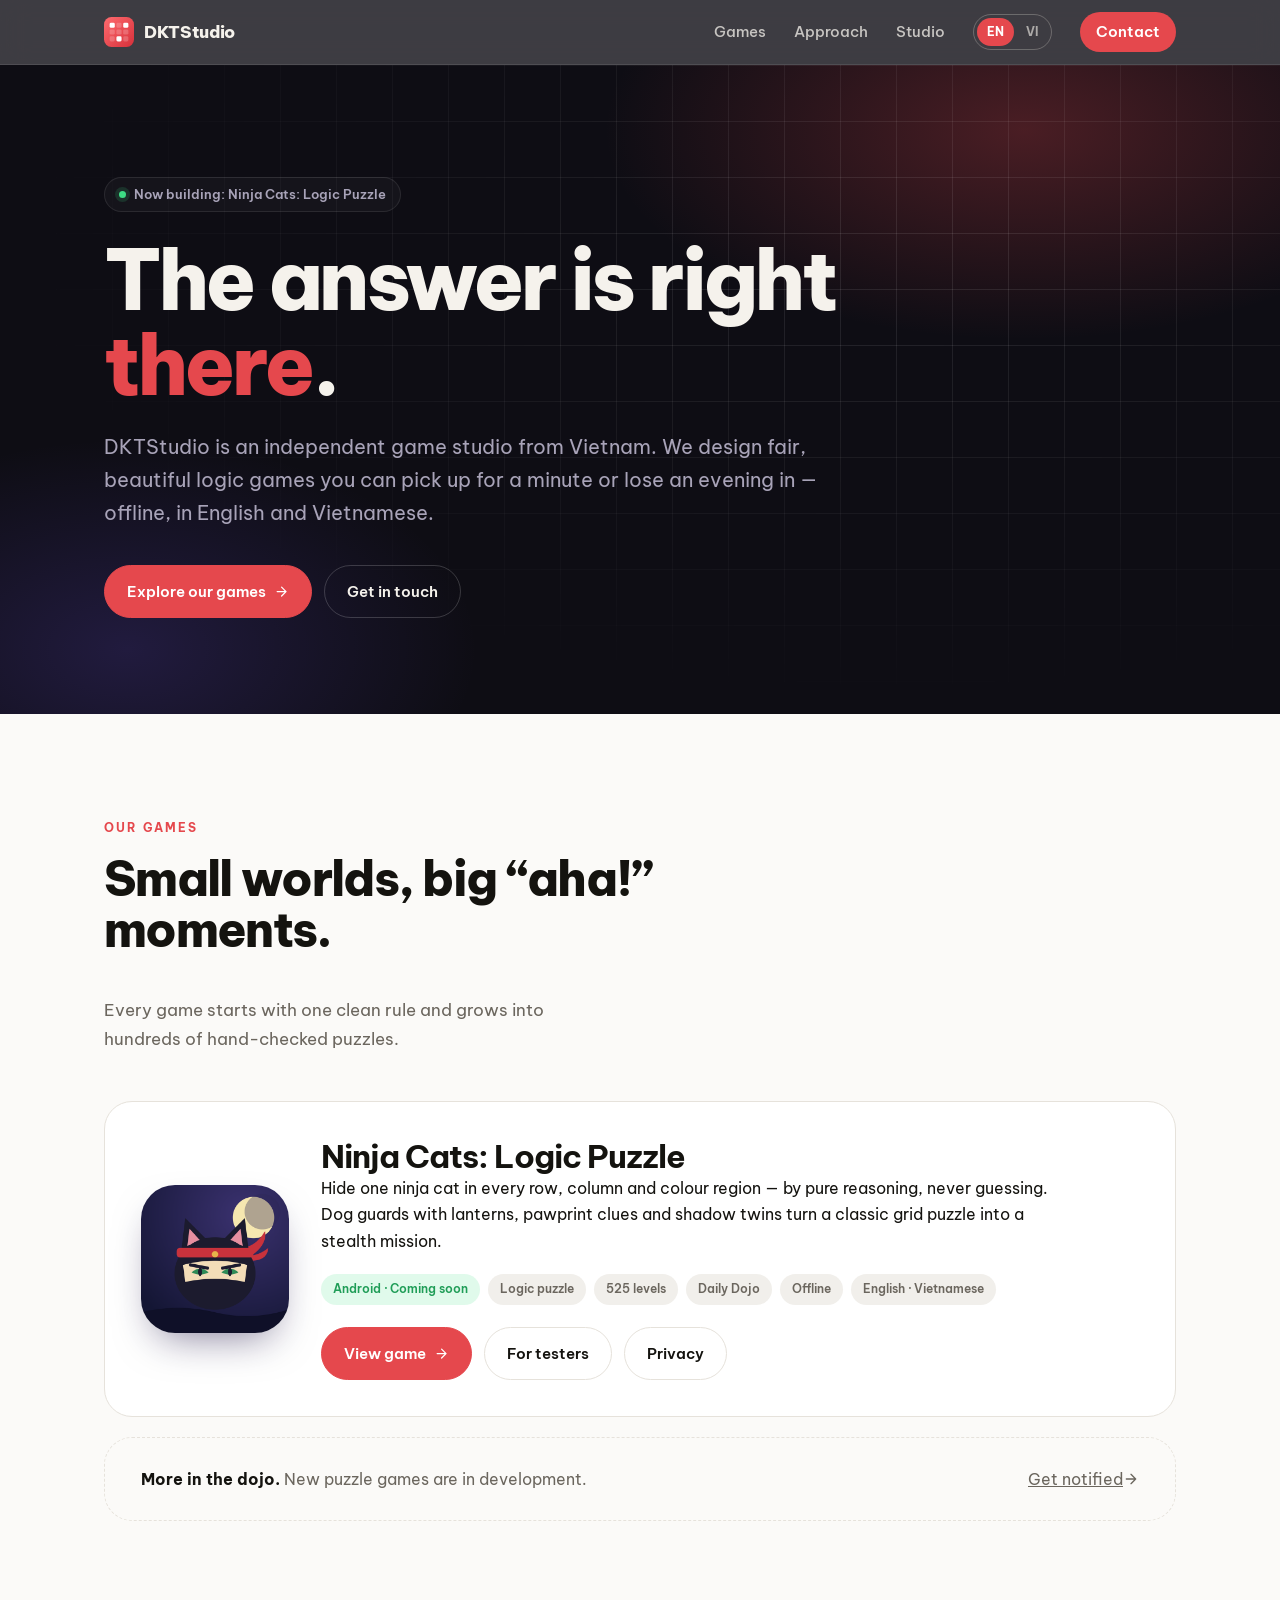
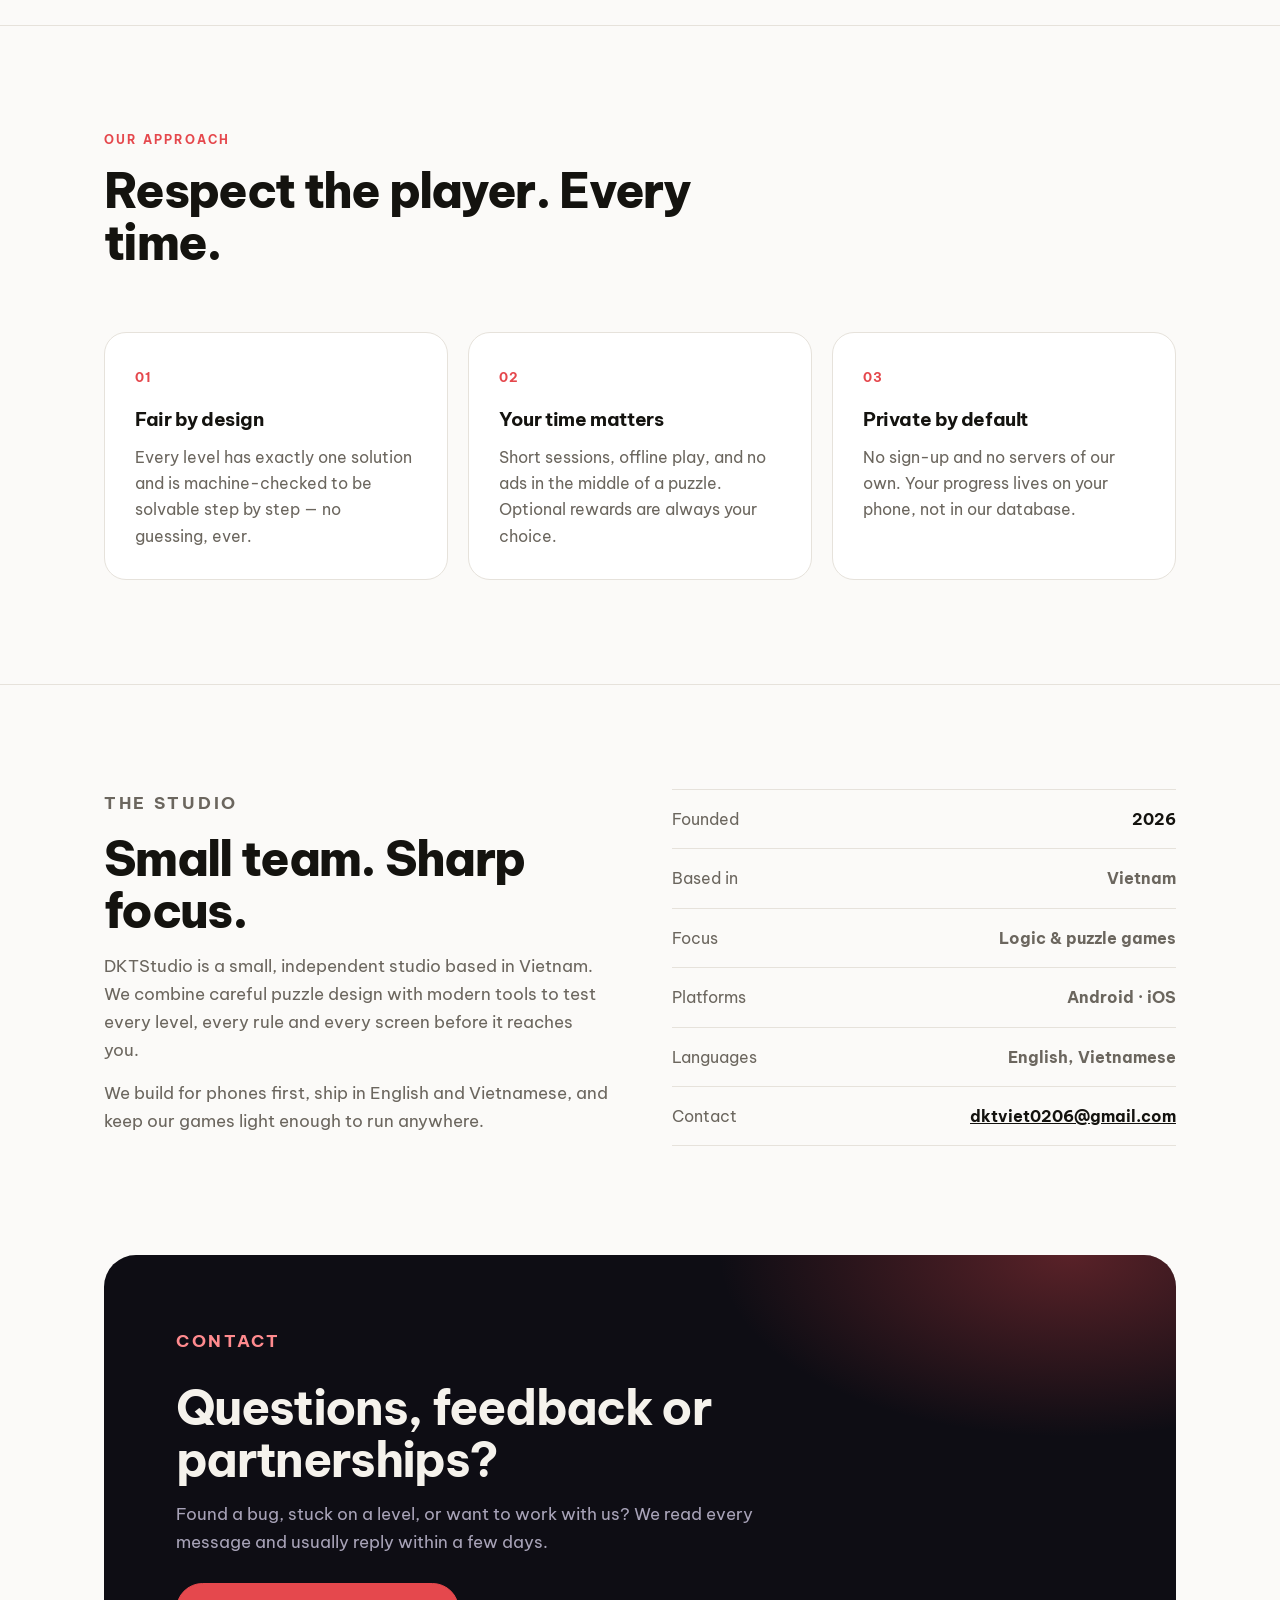
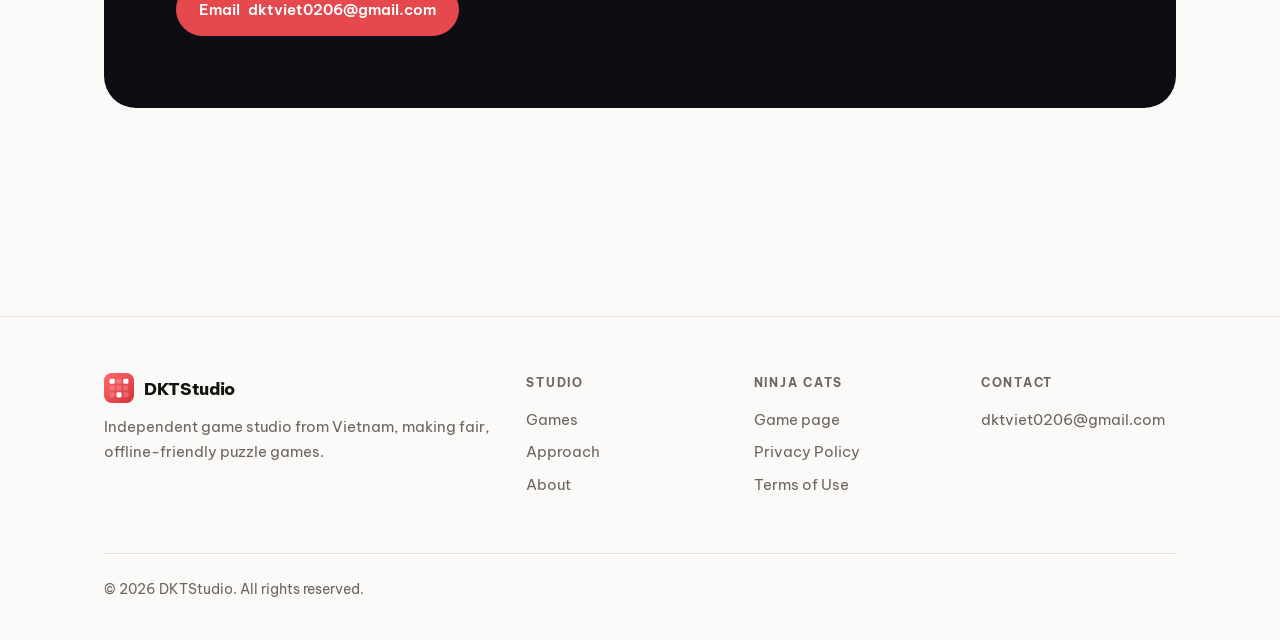
==== index.html @ 3106b52f "Ninja Cats tester page: enough testers — thank-you, current Play version 0.1.27 + earlier versions w" ====
<!doctype html>
<html lang="en" data-lang="en" data-title-en="DKTStudio — Independent puzzle game studio" data-title-vi="DKTStudio — Studio trò chơi giải đố độc lập"><head><meta charset="utf-8"><meta name="viewport" content="width=device-width,initial-scale=1"><meta name="generator" content="dkt-landingpage">
<title>DKTStudio — Independent puzzle game studio</title><meta name="description" content="DKTStudio is an independent game studio from Vietnam making fair, offline-friendly logic puzzle games.">
<meta property="og:title" content="DKTStudio — Independent puzzle game studio"><meta property="og:description" content="DKTStudio is an independent game studio from Vietnam making fair, offline-friendly logic puzzle games.">
<link rel="icon" href="./favicon.ico" sizes="48x48"><link rel="icon" href="./favicon.svg" type="image/svg+xml"><link rel="apple-touch-icon" href="./apple-touch-icon.png"><script>(function(){var q=new URLSearchParams(location.search).get('lang'),s=null;
try{s=localStorage.getItem('lang')}catch(e){}
var l=q||s||((navigator.language||'').toLowerCase().indexOf('vi')===0?'vi':'en');if(l!=='vi')l='en';
var d=document.documentElement;function apply(v){d.dataset.lang=v;d.lang=v;document.title=v==='vi'?d.dataset.titleVi:d.dataset.titleEn}apply(l);
window.setLang=function(v){apply(v);try{localStorage.setItem('lang',v)}catch(e){}};})();</script><link rel="preconnect" href="https://fonts.googleapis.com"><link rel="preconnect" href="https://fonts.gstatic.com" crossorigin><link href="https://fonts.googleapis.com/css2?family=Be+Vietnam+Pro:wght@400;500;600;700;800&display=swap" rel="stylesheet"><style>:root{--bg:#fbfaf8;--fg:#14130f;--muted:#6b665e;--soft:#f1efeb;--line:#e6e2db;--card:#fff;--accent:#e5484d;--accent-ink:#fff;
--hero:#0e0d14;--hero-fg:#f5f2ec;--hero-muted:#a8a3b8;--hero-line:rgba(255,255,255,.09)}
@media (prefers-color-scheme:dark){:root{--bg:#0f0e12;--fg:#efece6;--muted:#9a95a3;--soft:#18171c;--line:#26242b;--card:#141318;--accent:#ff6369}}
*{box-sizing:border-box}html{-webkit-text-size-adjust:100%;scroll-behavior:smooth}
body{margin:0;background:var(--bg);color:var(--fg);font:16px/1.65 "Be Vietnam Pro",system-ui,-apple-system,"Segoe UI",Roboto,sans-serif;-webkit-font-smoothing:antialiased}
a{color:inherit}img{display:block;max-width:100%}
.wrap{max-width:1120px;margin:0 auto;padding:0 24px}
/* nav */
.nav{position:sticky;top:0;z-index:10;backdrop-filter:saturate(1.4) blur(14px);-webkit-backdrop-filter:saturate(1.4) blur(14px);background:color-mix(in srgb,var(--bg) 82%,transparent);border-bottom:1px solid var(--line)}
.nav.dark{background:color-mix(in srgb,var(--hero) 80%,transparent);border-color:var(--hero-line);color:var(--hero-fg)}
.nav .wrap{display:flex;align-items:center;justify-content:space-between;height:64px}
.brand{display:flex;align-items:center;gap:10px;text-decoration:none;font-weight:800;letter-spacing:-.02em;font-size:1.05rem}
.mark{min-width:38px;height:30px;padding:0 7px;border-radius:8px;background:var(--accent);color:#fff;display:grid;place-items:center;font-size:.72rem;font-weight:800;letter-spacing:0}
.links{display:flex;align-items:center;gap:28px;font-size:.92rem;font-weight:500}
.links a{text-decoration:none;opacity:.75}.links a:hover{opacity:1}
.links a.cta{opacity:1;background:var(--accent);color:var(--accent-ink);padding:8px 16px;border-radius:999px;font-weight:600}
@media (max-width:640px){.links a:not(.cta){display:none}}
/* hero */
.hero{background:var(--hero);color:var(--hero-fg);position:relative;overflow:hidden}
.hero:before{content:"";position:absolute;inset:0;background:
radial-gradient(600px 300px at 80% 10%,rgba(229,72,77,.28),transparent 70%),
radial-gradient(500px 300px at 10% 90%,rgba(120,90,255,.18),transparent 70%);pointer-events:none}
.hero:after{content:"";position:absolute;inset:0;background-image:linear-gradient(var(--hero-line) 1px,transparent 1px),linear-gradient(90deg,var(--hero-line) 1px,transparent 1px);background-size:56px 56px;mask-image:radial-gradient(ellipse at 70% 30%,#000 10%,transparent 70%);-webkit-mask-image:radial-gradient(ellipse at 70% 30%,#000 10%,transparent 70%);pointer-events:none}
.hero .wrap{position:relative;z-index:1;padding-top:112px;padding-bottom:96px}
.tag{display:inline-flex;align-items:center;gap:8px;font-size:.8rem;font-weight:600;color:var(--hero-muted);border:1px solid var(--hero-line);border-radius:999px;padding:6px 14px;background:rgba(255,255,255,.03)}
.dot{width:7px;height:7px;border-radius:50%;background:#3ddc84;box-shadow:0 0 0 4px rgba(61,220,132,.15)}
.hero h1{font-size:clamp(2.6rem,7.2vw,5.2rem);line-height:1.02;letter-spacing:-.045em;font-weight:800;margin:26px 0 22px;max-width:13ch}
.hero h1 em{font-style:normal;color:var(--accent)}
.hero p.lead{font-size:clamp(1.05rem,2vw,1.25rem);color:var(--hero-muted);max-width:38em;margin:0 0 36px}
.btns{display:flex;flex-wrap:wrap;gap:12px}
.btn{display:inline-flex;align-items:center;gap:8px;text-decoration:none;font-weight:600;font-size:.95rem;padding:13px 22px;border-radius:999px;border:1px solid var(--line);background:var(--card);transition:transform .15s,border-color .15s}
.ic{vertical-align:-.125em;flex:none}
.btn:hover{transform:translateY(-1px);border-color:var(--accent)}
.btn.primary{background:var(--accent);color:var(--accent-ink);border-color:var(--accent)}
.hero .btn:not(.primary){background:transparent;color:var(--hero-fg);border-color:rgba(255,255,255,.18)}
.stats{display:grid;grid-template-columns:repeat(4,1fr);gap:0;margin-top:80px;border-top:1px solid var(--hero-line)}
.stats div{padding:24px 24px 0 0}.stats b{display:block;font-size:clamp(1.6rem,3.4vw,2.3rem);letter-spacing:-.03em;font-weight:800}
.stats span{color:var(--hero-muted);font-size:.88rem}
@media (max-width:720px){.stats{grid-template-columns:repeat(2,1fr)}}
/* sections */
section.sec{padding:104px 0;border-bottom:1px solid var(--line)}
.kicker{font-size:.78rem;letter-spacing:.16em;text-transform:uppercase;color:var(--accent);font-weight:700;margin:0 0 14px}
h2.title{font-size:clamp(1.9rem,4.4vw,3rem);line-height:1.08;letter-spacing:-.035em;margin:0 0 16px;font-weight:800;max-width:18ch}
p.sub{color:var(--muted);font-size:1.08rem;max-width:40em;margin:0}
.head{display:flex;justify-content:space-between;align-items:flex-end;gap:24px;flex-wrap:wrap;margin-bottom:48px}
/* game card */
.game{display:grid;grid-template-columns:auto 1fr;gap:32px;align-items:center;background:var(--card);border:1px solid var(--line);border-radius:28px;padding:36px;transition:border-color .2s,box-shadow .2s}
.game:hover{border-color:color-mix(in srgb,var(--accent) 50%,var(--line));box-shadow:0 24px 60px -30px rgba(0,0,0,.25)}
.game img{width:148px;height:148px;border-radius:34px;box-shadow:0 18px 40px -16px rgba(20,10,60,.55)}
.game h3{font-size:clamp(1.5rem,3vw,2rem);letter-spacing:-.03em;margin:0;line-height:1.15}
.game .vi{color:var(--muted);margin:4px 0 14px;font-weight:500}
.game p.desc{margin:0 0 20px;max-width:46em}
.chips{display:flex;flex-wrap:wrap;gap:8px;margin-bottom:22px}
.chip{font-size:.78rem;font-weight:600;padding:5px 12px;border-radius:999px;background:var(--soft);color:var(--muted)}
.chip.live{background:color-mix(in srgb,#3ddc84 16%,transparent);color:#1f9d57}
@media (max-width:640px){.game{grid-template-columns:1fr;padding:24px;gap:20px}.game img{width:112px;height:112px;border-radius:26px}}
.soon{margin-top:20px;border:1px dashed var(--line);border-radius:28px;padding:28px 36px;color:var(--muted);display:flex;justify-content:space-between;gap:16px;flex-wrap:wrap}
.soon b{color:var(--fg)}
/* principles */
.grid3{display:grid;grid-template-columns:repeat(3,1fr);gap:20px}
@media (max-width:860px){.grid3{grid-template-columns:1fr}}
.card{background:var(--card);border:1px solid var(--line);border-radius:22px;padding:30px}
.card .n{font-size:.8rem;font-weight:700;color:var(--accent);letter-spacing:.08em}
.card h4{font-size:1.2rem;letter-spacing:-.02em;margin:14px 0 8px}.card p{margin:0;color:var(--muted)}
/* about */
.about{display:grid;grid-template-columns:1fr 1fr;gap:64px;align-items:start}
.about p{color:var(--muted);font-size:1.05rem;margin:0 0 16px}
.facts{list-style:none;padding:0;margin:0;border-top:1px solid var(--line)}
.facts li{display:flex;justify-content:space-between;gap:16px;padding:16px 0;border-bottom:1px solid var(--line)}
.facts li span{color:var(--muted)}.facts li b{text-align:right}
@media (max-width:860px){.about{grid-template-columns:1fr;gap:32px}}
/* contact band */
.band{background:var(--hero);color:var(--hero-fg);border-radius:32px;padding:clamp(36px,6vw,72px);position:relative;overflow:hidden;margin:104px 0}
.band:before{content:"";position:absolute;inset:0;background:radial-gradient(500px 260px at 90% 0%,rgba(229,72,77,.35),transparent 70%)}
.band>*{position:relative}.band h2{font-size:clamp(1.8rem,4.4vw,3rem);letter-spacing:-.035em;line-height:1.08;margin:0 0 14px;max-width:16ch}
.band p{color:var(--hero-muted);margin:0 0 28px;max-width:36em;font-size:1.05rem}
/* footer */
footer{border-top:1px solid var(--line);padding:56px 0 40px;font-size:.92rem}
.fgrid{display:grid;grid-template-columns:2fr 1fr 1fr 1fr;gap:32px}
.fgrid h5{font-size:.78rem;letter-spacing:.14em;text-transform:uppercase;color:var(--muted);margin:0 0 14px}
.fgrid a.brand{display:flex;margin-bottom:0}.fgrid a{display:block;text-decoration:none;color:var(--muted);margin:0 0 8px}.fgrid a:hover{color:var(--fg)}
.fgrid p{color:var(--muted);margin:12px 0 0;max-width:28em}
.legalline{display:flex;justify-content:space-between;flex-wrap:wrap;gap:12px;color:var(--muted);margin-top:48px;padding-top:24px;border-top:1px solid var(--line);font-size:.85rem}
@media (max-width:760px){.fgrid{grid-template-columns:1fr 1fr}.fgrid>div:first-child{grid-column:1/-1}}
/* game + legal pages */
.pagehead{padding:72px 0 40px;border-bottom:1px solid var(--line)}
.pagehead .row{display:flex;gap:28px;align-items:center;flex-wrap:wrap}
.pagehead img{width:120px;height:120px;border-radius:28px;box-shadow:0 18px 40px -16px rgba(20,10,60,.5)}
.pagehead h1{font-size:clamp(2rem,5vw,3.2rem);letter-spacing:-.04em;line-height:1.05;margin:0}
.pagehead p{color:var(--muted);margin:6px 0 0;font-size:1.05rem}
.prose{max-width:740px;padding:24px 0 72px}
.prose h1{font-size:clamp(1.7rem,4vw,2.3rem);letter-spacing:-.03em;line-height:1.12;margin:24px 0 6px}
.prose h1+p{color:var(--muted);margin-top:0}
.prose h2{font-size:1.18rem;letter-spacing:-.015em;margin:2.2em 0 .5em}
.prose ul{padding-left:1.2em}.prose li{margin:.35em 0}.prose a{color:var(--accent)}
/* language: html[data-lang] picks which copy shows; set before paint by the head script */
html[data-lang="en"] [data-l="vi"],html[data-lang="vi"] [data-l="en"]{display:none!important}
.lsw{display:inline-flex;border:1px solid currentColor;border-color:color-mix(in srgb,currentColor 25%,transparent);border-radius:999px;padding:3px;gap:2px}
.lsw button{all:unset;cursor:pointer;font-size:.78rem;font-weight:700;padding:4px 10px;border-radius:999px;opacity:.6}
html[data-lang="en"] .lsw [data-set="en"],html[data-lang="vi"] .lsw [data-set="vi"]{background:var(--accent);color:#fff;opacity:1}
.qr{display:flex;align-items:center;gap:20px;margin:0 0 28px;max-width:34em}.qr svg{flex:none;border-radius:8px;border:1px solid #e5e5e5}.qr p{margin:0;color:#666}
@media (max-width:720px){.qr{display:none}}
.card.step{display:flex;flex-direction:column;align-items:flex-start}.card.step h4{margin-top:10px}.card.step .btns{margin-top:auto;padding-top:24px}
.card.step .back{font-size:.85rem;margin-top:10px}.card.step .opened{display:none;margin-left:10px;color:#2e9e5b;font-weight:600;letter-spacing:0}.card.step .opened .ic{vertical-align:-2px;margin-right:3px}
.card.step.done .opened{display:inline}.card.step.done{opacity:.75}.card.step.next{border-color:var(--accent);box-shadow:0 0 0 2px var(--accent)}
.inapp{border:2px solid var(--accent);border-radius:16px;padding:18px;margin:24px 0}.inapp p{margin:0 0 12px}.inapp .back{margin:12px 0 0;font-size:.85rem}
.upd{color:var(--muted);font-size:.9rem}
.card.ver,.card.rules{margin:24px 0;max-width:46em}.card.ver{border-color:var(--accent);box-shadow:0 0 0 2px var(--accent)}
.card.ver h4{font-size:1.6rem;margin:6px 0 8px}.card.ver h4 small{font-size:.95rem;font-weight:500;color:var(--muted)}.card.ver .btns{margin-top:16px}
.card.rules ol{margin:10px 0 0;padding-left:1.3em}.card.rules li{margin:0 0 10px}
.vers{padding-left:1.2em}.vers li{margin:0 0 12px}
</style></head>
<body>
<header class="nav dark"><div class="wrap">
<a class="brand" href="./"><svg xmlns="http://www.w3.org/2000/svg" viewBox="0 0 64 64" width="30" height="30" aria-hidden="true"><defs><linearGradient id="lg1" x1="0" y1="0" x2="1" y2="1"><stop offset="0" stop-color="#ff6b6f"/><stop offset="1" stop-color="#d6303a"/></linearGradient></defs><rect width="64" height="64" rx="16" fill="url(#lg1)"/><rect x="12" y="12" width="11" height="11" rx="3" fill="#fff"/><rect x="26.5" y="12" width="11" height="11" rx="3" fill="#fff" fill-opacity=".2"/><rect x="41" y="12" width="11" height="11" rx="3" fill="#fff"/><rect x="12" y="26.5" width="11" height="11" rx="3" fill="#fff" fill-opacity=".2"/><rect x="26.5" y="26.5" width="11" height="11" rx="3" fill="#fff" fill-opacity=".2"/><rect x="41" y="26.5" width="11" height="11" rx="3" fill="#fff" fill-opacity=".2"/><rect x="12" y="41" width="11" height="11" rx="3" fill="#fff" fill-opacity=".2"/><rect x="26.5" y="41" width="11" height="11" rx="3" fill="#fff"/><rect x="41" y="41" width="11" height="11" rx="3" fill="#fff" fill-opacity=".2"/></svg>DKTStudio</a>
<nav class="links"><a href="./#games"><span data-l="en">Games</span><span data-l="vi">Trò chơi</span></a><a href="./#approach"><span data-l="en">Approach</span><span data-l="vi">Cách làm</span></a><a href="./#about"><span data-l="en">Studio</span><span data-l="vi">Về studio</span></a>
<span class="lsw" role="group" aria-label="Language"><button data-set="en" onclick="setLang('en')">EN</button><button data-set="vi" onclick="setLang('vi')">VI</button></span><a class="cta" href="mailto:dktviet0206@gmail.com"><span data-l="en">Contact</span><span data-l="vi">Liên hệ</span></a></nav>
</div></header>

<section class="hero"><div class="wrap">
<span class="tag"><span class="dot"></span><span data-l="en">Now building: Ninja Cats: Logic Puzzle</span><span data-l="vi">Đang phát triển: Mèo Ninja: Câu Đố Logic</span></span>
<h1><span data-l="en">The answer is right <em>there</em>.</span><span data-l="vi">Đáp án ở ngay <em>đó</em>.</span></h1>
<p class="lead"><span data-l="en">DKTStudio is an independent game studio from Vietnam. We design fair, beautiful logic games you can pick up for a minute or lose an evening in — offline, in English and Vietnamese.</span><span data-l="vi">DKTStudio là studio trò chơi độc lập tại Việt Nam. Chúng tôi làm những trò chơi logic công bằng, đẹp mắt — chơi một phút cũng vui, chơi cả buổi tối cũng cuốn — không cần mạng, có tiếng Việt và tiếng Anh.</span></p>
<div class="btns"><a class="btn primary" href="#games"><span data-l="en">Explore our games</span><span data-l="vi">Xem các trò chơi</span><svg class="ic" xmlns="http://www.w3.org/2000/svg" viewBox="0 0 24 24" width="1em" height="1em" aria-hidden="true"><path fill="none" stroke="currentColor" stroke-linecap="round" stroke-linejoin="round" stroke-width="2" d="M5 12h14m-7-7l7 7l-7 7"/></svg></a><a class="btn" href="mailto:dktviet0206@gmail.com"><span data-l="en">Get in touch</span><span data-l="vi">Liên hệ</span></a></div>
</div></section>

<section class="sec" id="games"><div class="wrap">
<div class="head"><div><p class="kicker"><span data-l="en">Our games</span><span data-l="vi">Trò chơi</span></p><h2 class="title"><span data-l="en">Small worlds, big “aha!” moments.</span><span data-l="vi">Thế giới nhỏ, khoảnh khắc “à ra thế!” lớn.</span></h2></div>
<p class="sub" style="max-width:26em"><span data-l="en">Every game starts with one clean rule and grows into hundreds of hand-checked puzzles.</span><span data-l="vi">Mỗi trò chơi bắt đầu từ một luật đơn giản và phát triển thành hàng trăm câu đố được kiểm tra kỹ.</span></p></div>
<article class="game"><img src="ninja-cats/icon.png" alt="" width="148" height="148">
<div><h3><span data-l="en">Ninja Cats: Logic Puzzle</span><span data-l="vi">Mèo Ninja: Câu Đố Logic</span></h3>
<p class="desc"><span data-l="en">Hide one ninja cat in every row, column and colour region — by pure reasoning, never guessing. Dog guards with lanterns, pawprint clues and shadow twins turn a classic grid puzzle into a stealth mission.</span><span data-l="vi">Giấu một mèo ninja trên mỗi hàng, mỗi cột và mỗi vùng màu — chỉ bằng suy luận, không bao giờ phải đoán. Chó canh cầm đèn lồng, dấu chân gợi ý và phân thân biến câu đố lưới quen thuộc thành một nhiệm vụ ẩn nấp.</span></p>
<div class="chips"><span class="chip live"><span data-l="en">Android · Coming soon</span><span data-l="vi">Android · Sắp ra mắt</span></span><span class="chip"><span data-l="en">Logic puzzle</span><span data-l="vi">Câu đố logic</span></span><span class="chip"><span data-l="en">525 levels</span><span data-l="vi">525 màn</span></span><span class="chip"><span data-l="en">Daily Dojo</span><span data-l="vi">Võ Đường Mỗi Ngày</span></span><span class="chip"><span data-l="en">Offline</span><span data-l="vi">Không cần mạng</span></span><span class="chip"><span data-l="en">English · Vietnamese</span><span data-l="vi">Tiếng Việt · Tiếng Anh</span></span></div>
<div class="btns"><a class="btn primary" href="ninja-cats/"><span data-l="en">View game</span><span data-l="vi">Xem trò chơi</span><svg class="ic" xmlns="http://www.w3.org/2000/svg" viewBox="0 0 24 24" width="1em" height="1em" aria-hidden="true"><path fill="none" stroke="currentColor" stroke-linecap="round" stroke-linejoin="round" stroke-width="2" d="M5 12h14m-7-7l7 7l-7 7"/></svg></a><a class="btn" href="ninja-cats/test.html"><span data-l="en">For testers</span><span data-l="vi">Dành cho người thử</span></a><a class="btn" href="ninja-cats/privacy.html"><span data-l="en">Privacy</span><span data-l="vi">Quyền riêng tư</span></a></div></div></article>
<div class="soon"><span><span data-l="en"><b>More in the dojo.</b> New puzzle games are in development.</span><span data-l="vi"><b>Còn nữa trong võ đường.</b> Các trò chơi giải đố mới đang được phát triển.</span></span><a href="mailto:dktviet0206@gmail.com?subject=Notify%20me"><span data-l="en">Get notified</span><span data-l="vi">Nhận thông báo</span><svg class="ic" xmlns="http://www.w3.org/2000/svg" viewBox="0 0 24 24" width="1em" height="1em" aria-hidden="true"><path fill="none" stroke="currentColor" stroke-linecap="round" stroke-linejoin="round" stroke-width="2" d="M5 12h14m-7-7l7 7l-7 7"/></svg></a></div>
</div></section>

<section class="sec" id="approach"><div class="wrap">
<div class="head"><div><p class="kicker"><span data-l="en">Our approach</span><span data-l="vi">Cách chúng tôi làm trò chơi</span></p><h2 class="title"><span data-l="en">Respect the player. Every time.</span><span data-l="vi">Tôn trọng người chơi. Luôn luôn.</span></h2></div></div>
<div class="grid3">
<div class="card"><span class="n">01</span><h4><span data-l="en">Fair by design</span><span data-l="vi">Công bằng từ thiết kế</span></h4><p><span data-l="en">Every level has exactly one solution and is machine-checked to be solvable step by step — no guessing, ever.</span><span data-l="vi">Mỗi màn chỉ có đúng một lời giải và được máy kiểm tra giải được từng bước — không bao giờ phải đoán.</span></p></div>
<div class="card"><span class="n">02</span><h4><span data-l="en">Your time matters</span><span data-l="vi">Trân trọng thời gian của bạn</span></h4><p><span data-l="en">Short sessions, offline play, and no ads in the middle of a puzzle. Optional rewards are always your choice.</span><span data-l="vi">Mỗi lượt chơi ngắn, không cần mạng, không chèn quảng cáo giữa câu đố. Quảng cáo có thưởng luôn do bạn tự chọn.</span></p></div>
<div class="card"><span class="n">03</span><h4><span data-l="en">Private by default</span><span data-l="vi">Riêng tư mặc định</span></h4><p><span data-l="en">No sign-up and no servers of our own. Your progress lives on your phone, not in our database.</span><span data-l="vi">Không đăng ký, không máy chủ riêng. Tiến độ của bạn nằm trên điện thoại, không nằm trong cơ sở dữ liệu của chúng tôi.</span></p></div>
</div></div></section>

<section class="sec" id="about" style="border-bottom:0"><div class="wrap about">
<div><p class="kicker"><span data-l="en">The studio</span><span data-l="vi">Về studio</span></p><h2 class="title"><span data-l="en">Small team. Sharp focus.</span><span data-l="vi">Đội ngũ nhỏ. Tập trung cao.</span></h2>
<p><span data-l="en">DKTStudio is a small, independent studio based in Vietnam. We combine careful puzzle design with modern tools to test every level, every rule and every screen before it reaches you.</span><span data-l="vi">DKTStudio là studio nhỏ, độc lập tại Việt Nam. Chúng tôi kết hợp thiết kế câu đố cẩn thận với công cụ hiện đại để kiểm tra từng màn, từng luật và từng màn hình trước khi đến tay bạn.</span></p>
<p><span data-l="en">We build for phones first, ship in English and Vietnamese, and keep our games light enough to run anywhere.</span><span data-l="vi">Chúng tôi làm cho điện thoại trước tiên, có tiếng Việt và tiếng Anh, và giữ trò chơi thật nhẹ để chạy được trên mọi máy.</span></p></div>
<ul class="facts">
<li><span><span data-l="en">Founded</span><span data-l="vi">Thành lập</span></span><b>2026</b></li><li><span><span data-l="en">Based in</span><span data-l="vi">Trụ sở</span></span><b><span data-l="en">Vietnam</span><span data-l="vi">Việt Nam</span></b></li>
<li><span><span data-l="en">Focus</span><span data-l="vi">Lĩnh vực</span></span><b><span data-l="en">Logic &amp; puzzle games</span><span data-l="vi">Trò chơi logic &amp; giải đố</span></b></li><li><span><span data-l="en">Platforms</span><span data-l="vi">Nền tảng</span></span><b><span data-l="en">Android · iOS</span><span data-l="vi">Android · iOS</span></b></li>
<li><span><span data-l="en">Languages</span><span data-l="vi">Ngôn ngữ</span></span><b><span data-l="en">English, Vietnamese</span><span data-l="vi">Tiếng Việt, tiếng Anh</span></b></li><li><span><span data-l="en">Contact</span><span data-l="vi">Liên hệ</span></span><b><a href="mailto:dktviet0206@gmail.com">dktviet0206@gmail.com</a></b></li>
</ul></div>
<div class="wrap"><div class="band"><p class="kicker" style="color:#ff8a8e"><span data-l="en">Contact</span><span data-l="vi">Liên hệ</span></p><h2><span data-l="en">Questions, feedback or partnerships?</span><span data-l="vi">Câu hỏi, góp ý hay hợp tác?</span></h2>
<p><span data-l="en">Found a bug, stuck on a level, or want to work with us? We read every message and usually reply within a few days.</span><span data-l="vi">Gặp lỗi, kẹt ở một màn, hay muốn hợp tác? Chúng tôi đọc mọi tin nhắn và thường trả lời trong vài ngày.</span></p>
<a class="btn primary" href="mailto:dktviet0206@gmail.com"><span data-l="en">Email</span><span data-l="vi">Gửi email</span> dktviet0206@gmail.com</a></div></div></section>

<footer><div class="wrap">
<div class="fgrid">
<div><a class="brand" href="./" style="color:var(--fg)"><svg xmlns="http://www.w3.org/2000/svg" viewBox="0 0 64 64" width="30" height="30" aria-hidden="true"><defs><linearGradient id="lg2" x1="0" y1="0" x2="1" y2="1"><stop offset="0" stop-color="#ff6b6f"/><stop offset="1" stop-color="#d6303a"/></linearGradient></defs><rect width="64" height="64" rx="16" fill="url(#lg2)"/><rect x="12" y="12" width="11" height="11" rx="3" fill="#fff"/><rect x="26.5" y="12" width="11" height="11" rx="3" fill="#fff" fill-opacity=".2"/><rect x="41" y="12" width="11" height="11" rx="3" fill="#fff"/><rect x="12" y="26.5" width="11" height="11" rx="3" fill="#fff" fill-opacity=".2"/><rect x="26.5" y="26.5" width="11" height="11" rx="3" fill="#fff" fill-opacity=".2"/><rect x="41" y="26.5" width="11" height="11" rx="3" fill="#fff" fill-opacity=".2"/><rect x="12" y="41" width="11" height="11" rx="3" fill="#fff" fill-opacity=".2"/><rect x="26.5" y="41" width="11" height="11" rx="3" fill="#fff"/><rect x="41" y="41" width="11" height="11" rx="3" fill="#fff" fill-opacity=".2"/></svg>DKTStudio</a>
<p><span data-l="en">Independent game studio from Vietnam, making fair, offline-friendly puzzle games.</span><span data-l="vi">Studio trò chơi độc lập tại Việt Nam, làm trò chơi giải đố công bằng, chơi được không cần mạng.</span></p></div>
<div><h5><span data-l="en">Studio</span><span data-l="vi">Về chúng tôi</span></h5><a href="./#games"><span data-l="en">Games</span><span data-l="vi">Trò chơi</span></a><a href="./#approach"><span data-l="en">Approach</span><span data-l="vi">Cách làm</span></a><a href="./#about"><span data-l="en">About</span><span data-l="vi">Giới thiệu</span></a></div>
<div><h5><span data-l="en">Ninja Cats</span><span data-l="vi">Mèo Ninja</span></h5><a href="./ninja-cats/"><span data-l="en">Game page</span><span data-l="vi">Trang trò chơi</span></a><a href="./ninja-cats/privacy.html"><span data-l="en">Privacy Policy</span><span data-l="vi">Quyền riêng tư</span></a><a href="./ninja-cats/terms.html"><span data-l="en">Terms of Use</span><span data-l="vi">Điều khoản sử dụng</span></a></div>
<div><h5><span data-l="en">Contact</span><span data-l="vi">Liên hệ</span></h5><a href="mailto:dktviet0206@gmail.com">dktviet0206@gmail.com</a></div>
</div>
<div class="legalline"><span>© 2026 DKTStudio. <span data-l="en">All rights reserved.</span><span data-l="vi">Bảo lưu mọi quyền.</span></span></div>
</div></footer>
</body></html>
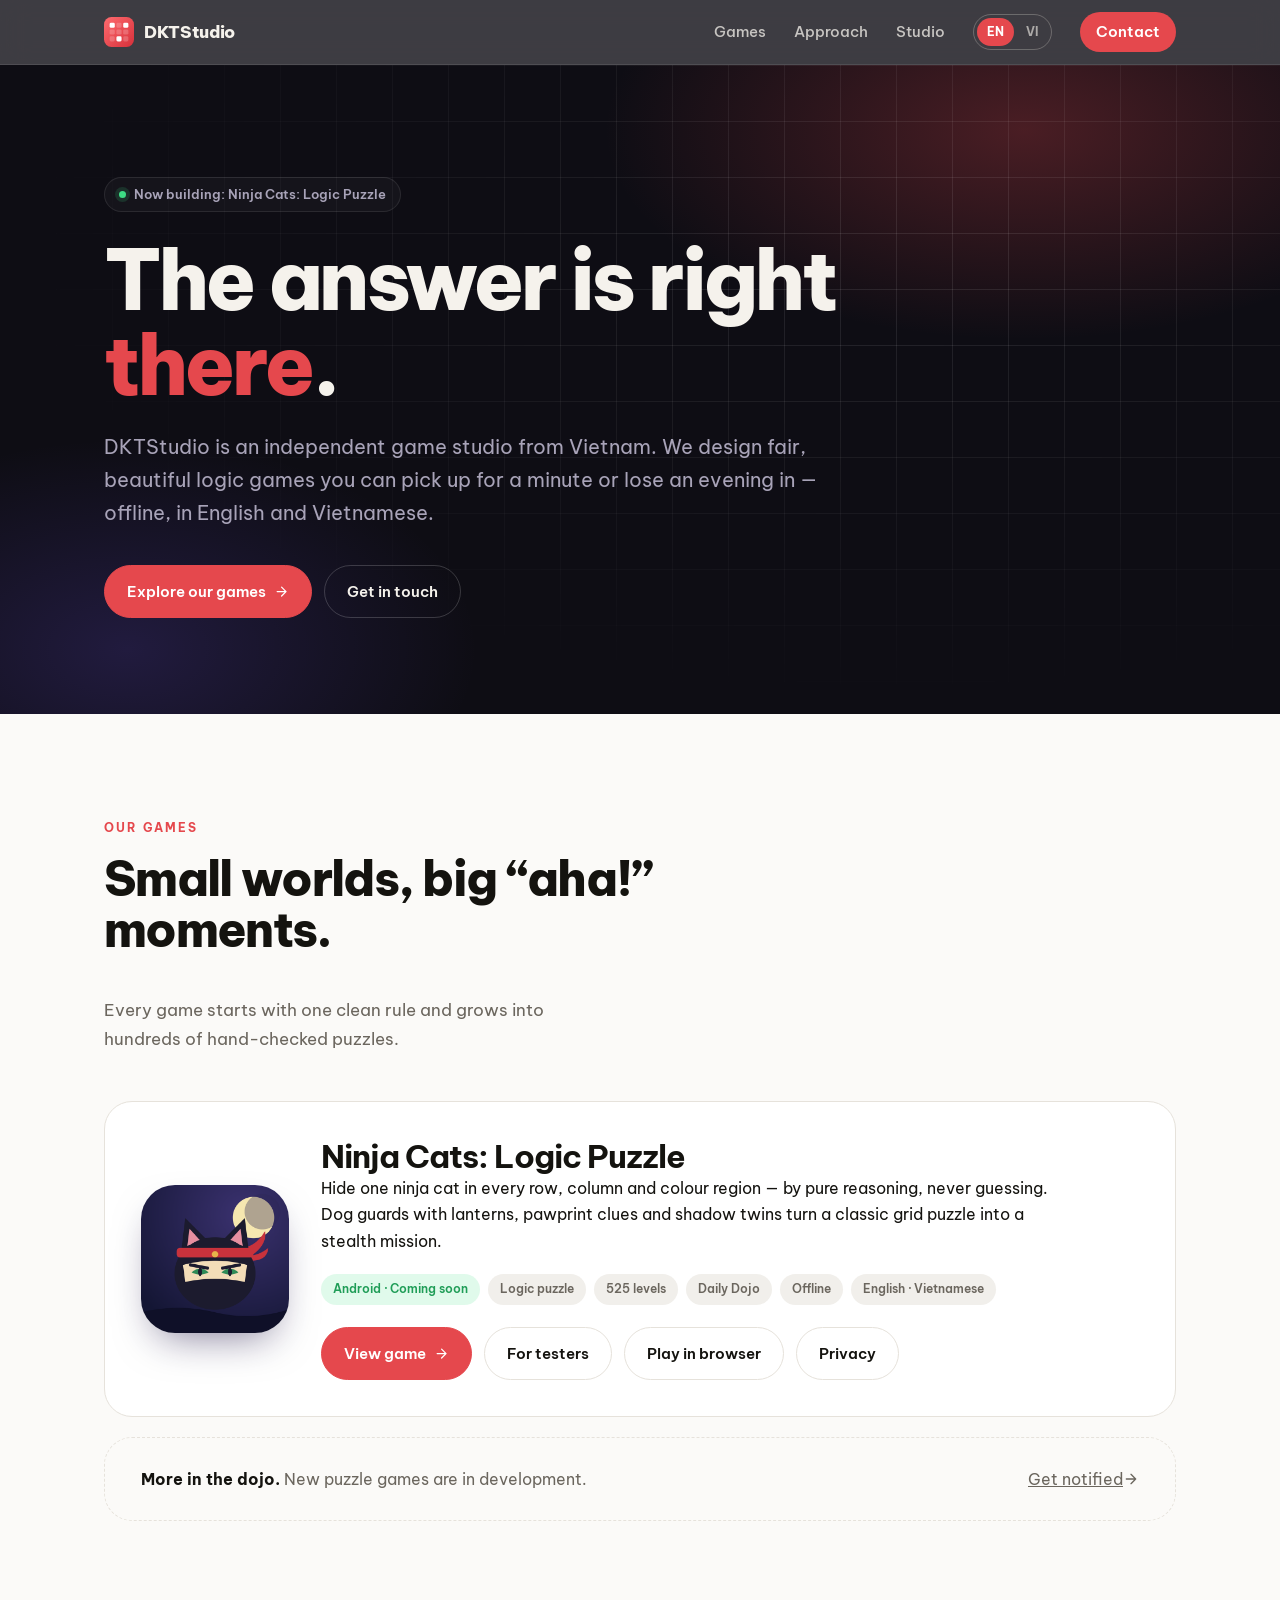
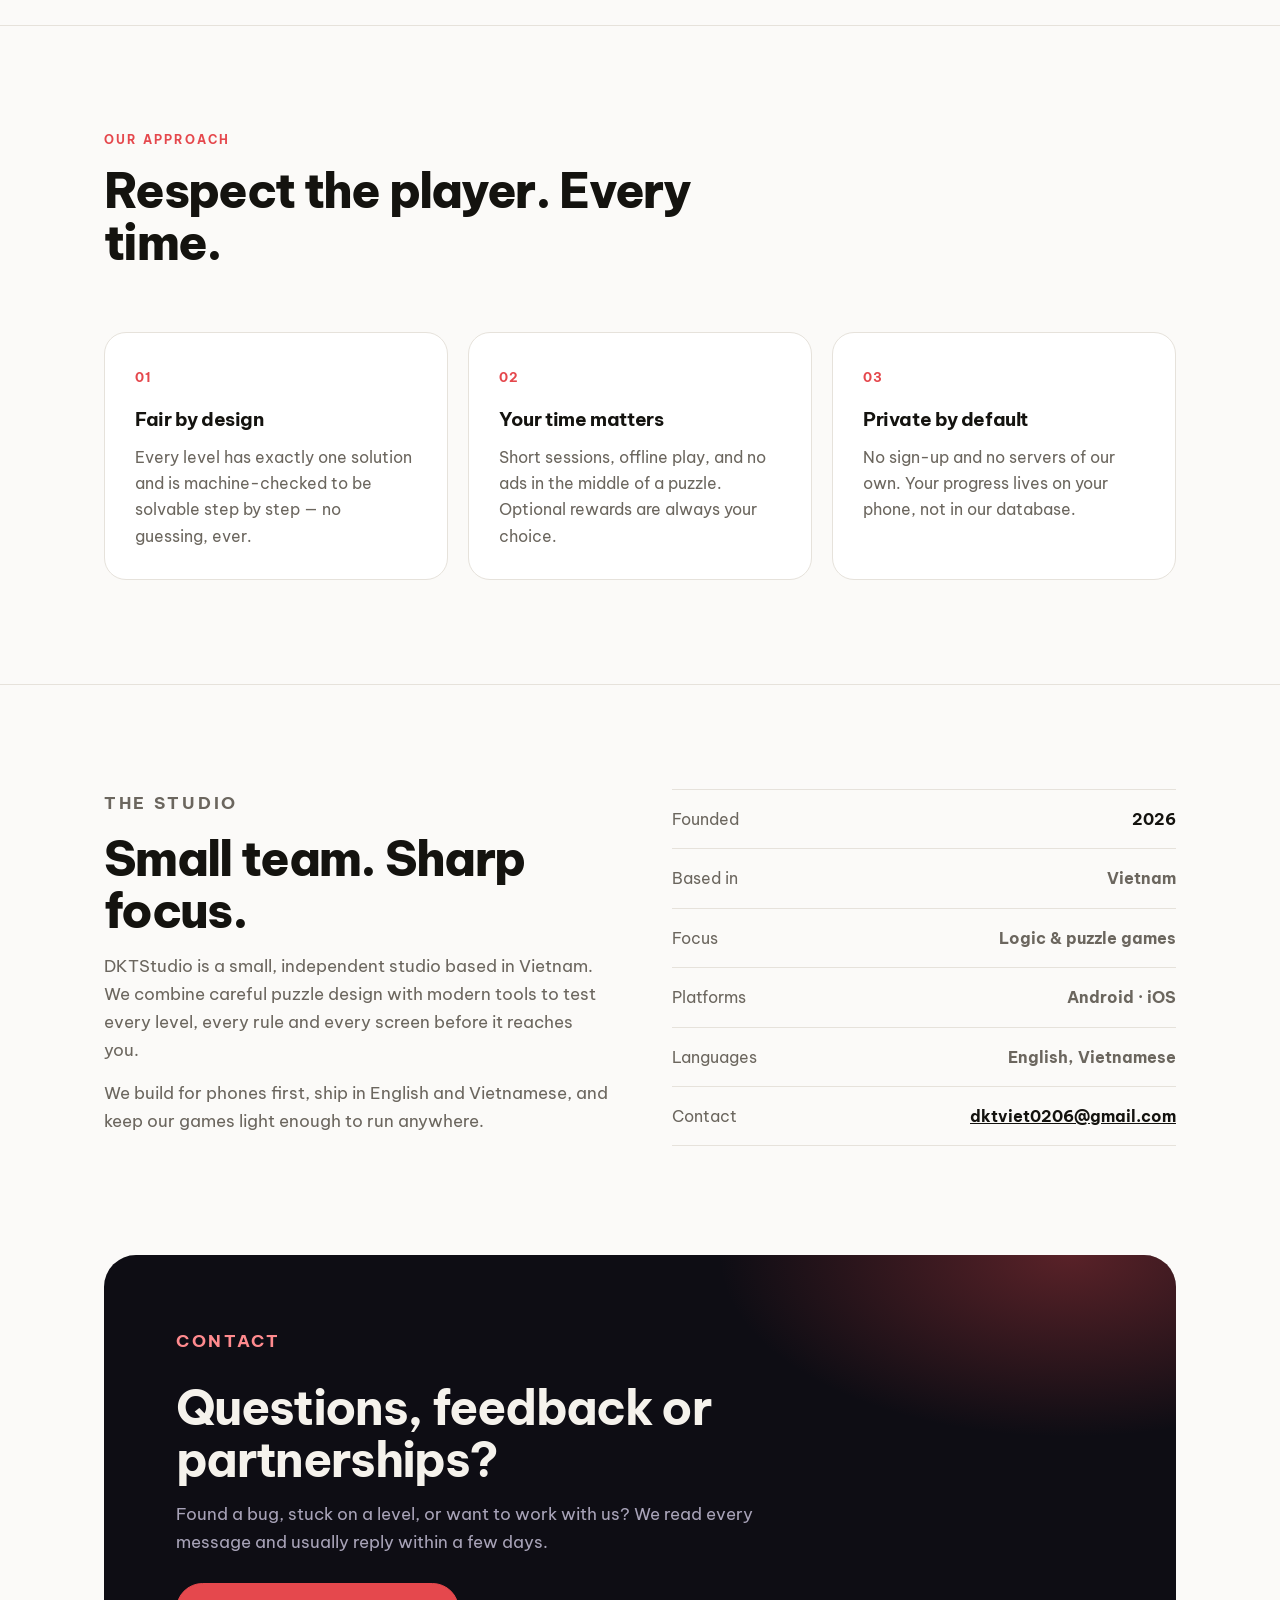
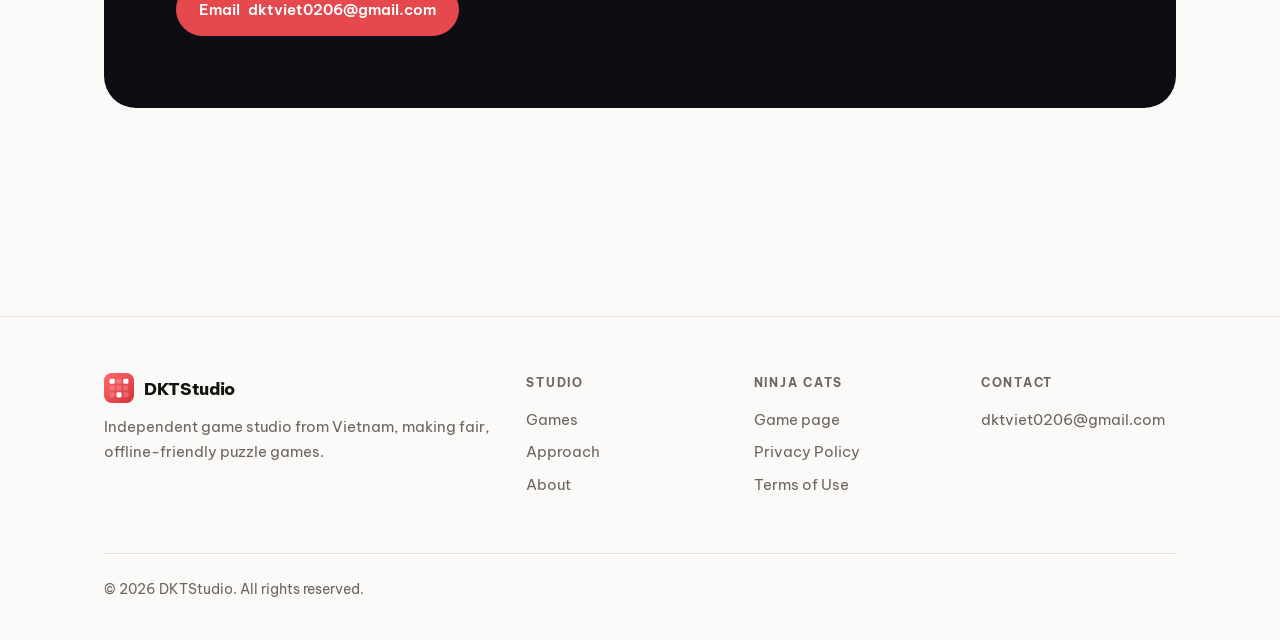
==== commit ba4a19f2: "Home card + Ninja Cats page: Play in browser button Co-Authored-By: Claude Sonnet 5.5 <noreply@anthr" ====
--- a/index.html
+++ b/index.html
@@ -139,7 +139,7 @@
 <div><h3><span data-l="en">Ninja Cats: Logic Puzzle</span><span data-l="vi">Mèo Ninja: Câu Đố Logic</span></h3>
 <p class="desc"><span data-l="en">Hide one ninja cat in every row, column and colour region — by pure reasoning, never guessing. Dog guards with lanterns, pawprint clues and shadow twins turn a classic grid puzzle into a stealth mission.</span><span data-l="vi">Giấu một mèo ninja trên mỗi hàng, mỗi cột và mỗi vùng màu — chỉ bằng suy luận, không bao giờ phải đoán. Chó canh cầm đèn lồng, dấu chân gợi ý và phân thân biến câu đố lưới quen thuộc thành một nhiệm vụ ẩn nấp.</span></p>
 <div class="chips"><span class="chip live"><span data-l="en">Android · Coming soon</span><span data-l="vi">Android · Sắp ra mắt</span></span><span class="chip"><span data-l="en">Logic puzzle</span><span data-l="vi">Câu đố logic</span></span><span class="chip"><span data-l="en">525 levels</span><span data-l="vi">525 màn</span></span><span class="chip"><span data-l="en">Daily Dojo</span><span data-l="vi">Võ Đường Mỗi Ngày</span></span><span class="chip"><span data-l="en">Offline</span><span data-l="vi">Không cần mạng</span></span><span class="chip"><span data-l="en">English · Vietnamese</span><span data-l="vi">Tiếng Việt · Tiếng Anh</span></span></div>
-<div class="btns"><a class="btn primary" href="ninja-cats/"><span data-l="en">View game</span><span data-l="vi">Xem trò chơi</span><svg class="ic" xmlns="http://www.w3.org/2000/svg" viewBox="0 0 24 24" width="1em" height="1em" aria-hidden="true"><path fill="none" stroke="currentColor" stroke-linecap="round" stroke-linejoin="round" stroke-width="2" d="M5 12h14m-7-7l7 7l-7 7"/></svg></a><a class="btn" href="ninja-cats/test.html"><span data-l="en">For testers</span><span data-l="vi">Dành cho người thử</span></a><a class="btn" href="ninja-cats/privacy.html"><span data-l="en">Privacy</span><span data-l="vi">Quyền riêng tư</span></a></div></div></article>
+<div class="btns"><a class="btn primary" href="ninja-cats/"><span data-l="en">View game</span><span data-l="vi">Xem trò chơi</span><svg class="ic" xmlns="http://www.w3.org/2000/svg" viewBox="0 0 24 24" width="1em" height="1em" aria-hidden="true"><path fill="none" stroke="currentColor" stroke-linecap="round" stroke-linejoin="round" stroke-width="2" d="M5 12h14m-7-7l7 7l-7 7"/></svg></a><a class="btn" href="ninja-cats/test.html"><span data-l="en">For testers</span><span data-l="vi">Dành cho người thử</span></a><a class="btn" href="ninja-cats/play.html"><span data-l="en">Play in browser</span><span data-l="vi">Chơi trên web</span></a><a class="btn" href="ninja-cats/privacy.html"><span data-l="en">Privacy</span><span data-l="vi">Quyền riêng tư</span></a></div></div></article>
 <div class="soon"><span><span data-l="en"><b>More in the dojo.</b> New puzzle games are in development.</span><span data-l="vi"><b>Còn nữa trong võ đường.</b> Các trò chơi giải đố mới đang được phát triển.</span></span><a href="mailto:dktviet0206@gmail.com?subject=Notify%20me"><span data-l="en">Get notified</span><span data-l="vi">Nhận thông báo</span><svg class="ic" xmlns="http://www.w3.org/2000/svg" viewBox="0 0 24 24" width="1em" height="1em" aria-hidden="true"><path fill="none" stroke="currentColor" stroke-linecap="round" stroke-linejoin="round" stroke-width="2" d="M5 12h14m-7-7l7 7l-7 7"/></svg></a></div>
 </div></section>
 
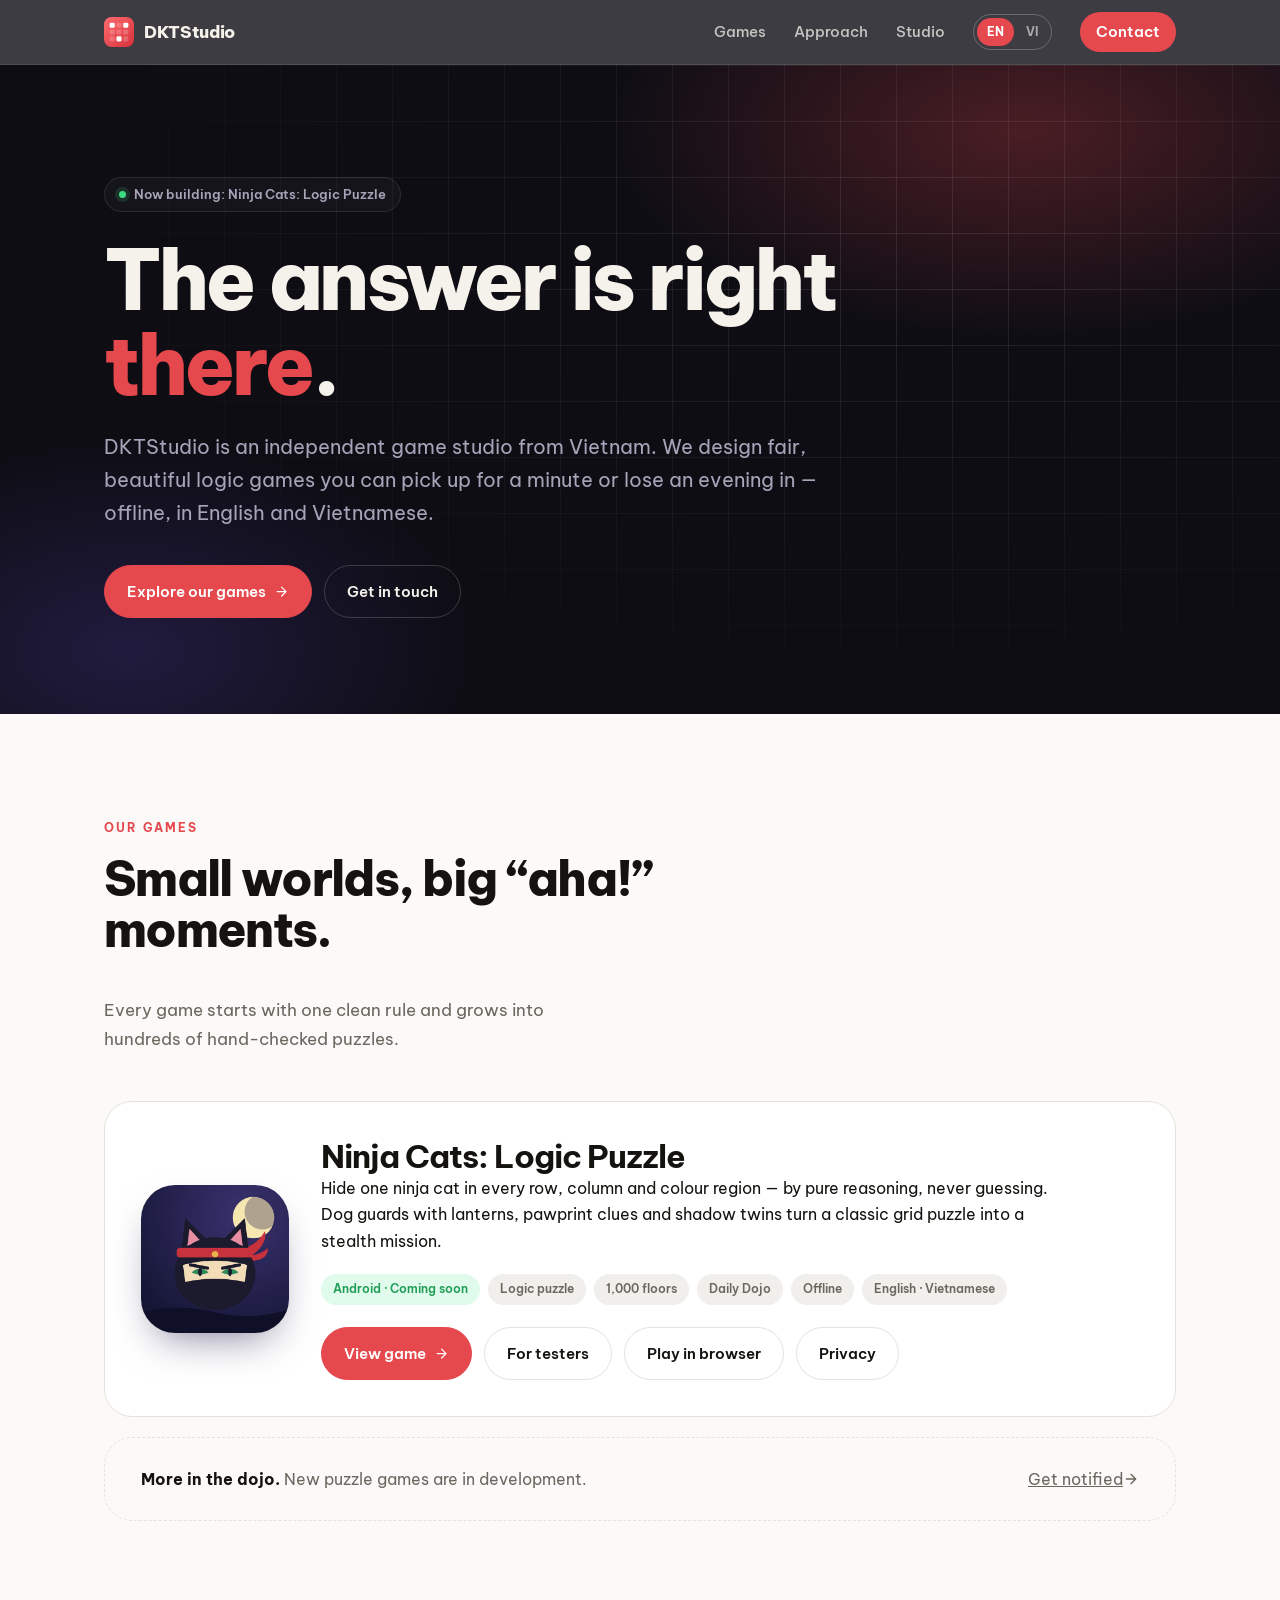
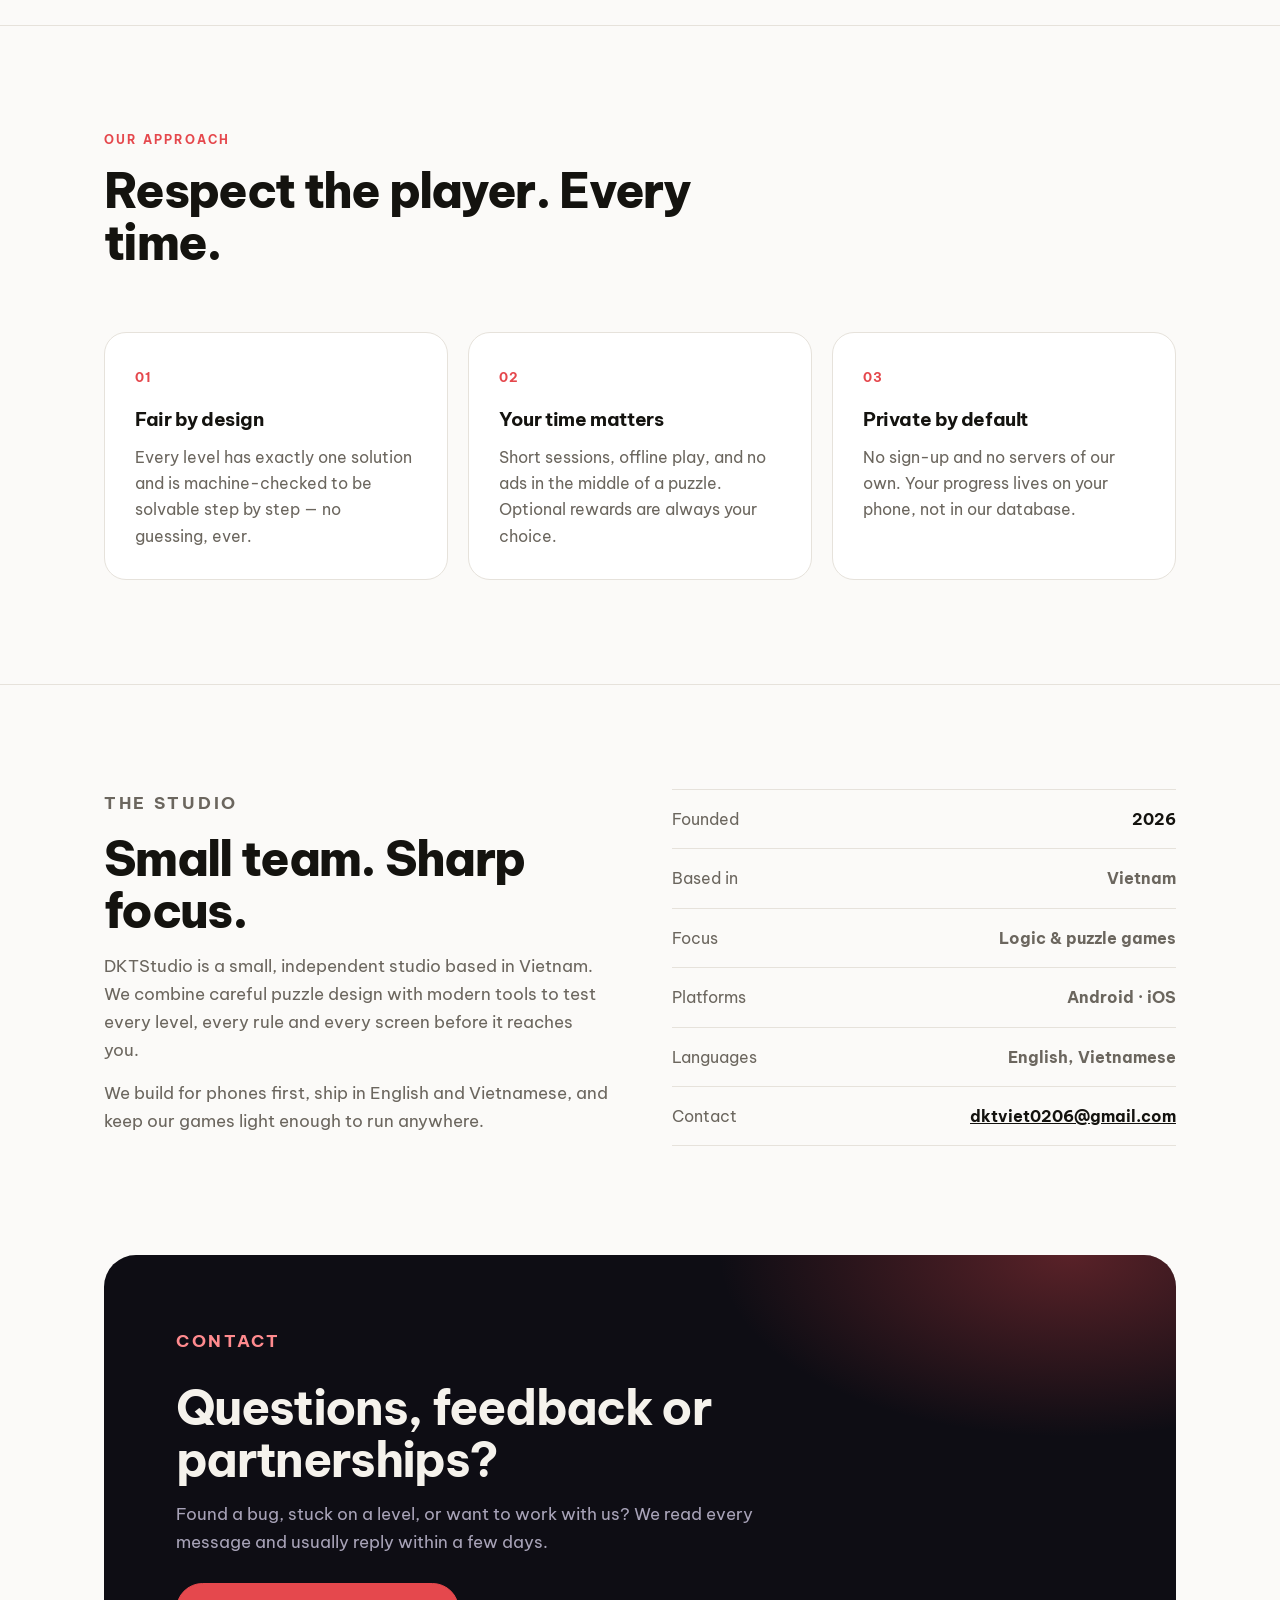
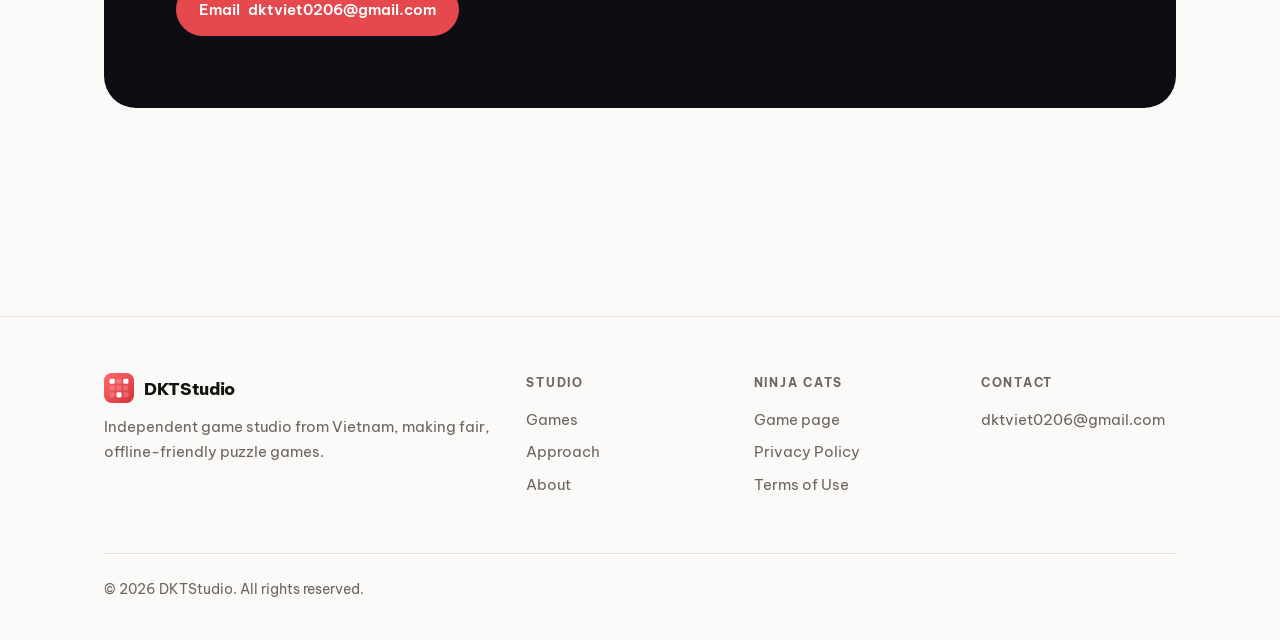
==== commit 00946ae2: "Ninja Cats chip: 1,000 floors (was 525 levels) Co-Authored-By: Claude Sonnet 5.5 <noreply@anthropic." ====
--- a/index.html
+++ b/index.html
@@ -138,7 +138,7 @@
 <article class="game"><img src="ninja-cats/icon.png" alt="" width="148" height="148">
 <div><h3><span data-l="en">Ninja Cats: Logic Puzzle</span><span data-l="vi">Mèo Ninja: Câu Đố Logic</span></h3>
 <p class="desc"><span data-l="en">Hide one ninja cat in every row, column and colour region — by pure reasoning, never guessing. Dog guards with lanterns, pawprint clues and shadow twins turn a classic grid puzzle into a stealth mission.</span><span data-l="vi">Giấu một mèo ninja trên mỗi hàng, mỗi cột và mỗi vùng màu — chỉ bằng suy luận, không bao giờ phải đoán. Chó canh cầm đèn lồng, dấu chân gợi ý và phân thân biến câu đố lưới quen thuộc thành một nhiệm vụ ẩn nấp.</span></p>
-<div class="chips"><span class="chip live"><span data-l="en">Android · Coming soon</span><span data-l="vi">Android · Sắp ra mắt</span></span><span class="chip"><span data-l="en">Logic puzzle</span><span data-l="vi">Câu đố logic</span></span><span class="chip"><span data-l="en">525 levels</span><span data-l="vi">525 màn</span></span><span class="chip"><span data-l="en">Daily Dojo</span><span data-l="vi">Võ Đường Mỗi Ngày</span></span><span class="chip"><span data-l="en">Offline</span><span data-l="vi">Không cần mạng</span></span><span class="chip"><span data-l="en">English · Vietnamese</span><span data-l="vi">Tiếng Việt · Tiếng Anh</span></span></div>
+<div class="chips"><span class="chip live"><span data-l="en">Android · Coming soon</span><span data-l="vi">Android · Sắp ra mắt</span></span><span class="chip"><span data-l="en">Logic puzzle</span><span data-l="vi">Câu đố logic</span></span><span class="chip"><span data-l="en">1,000 floors</span><span data-l="vi">1.000 tầng</span></span><span class="chip"><span data-l="en">Daily Dojo</span><span data-l="vi">Võ Đường Mỗi Ngày</span></span><span class="chip"><span data-l="en">Offline</span><span data-l="vi">Không cần mạng</span></span><span class="chip"><span data-l="en">English · Vietnamese</span><span data-l="vi">Tiếng Việt · Tiếng Anh</span></span></div>
 <div class="btns"><a class="btn primary" href="ninja-cats/"><span data-l="en">View game</span><span data-l="vi">Xem trò chơi</span><svg class="ic" xmlns="http://www.w3.org/2000/svg" viewBox="0 0 24 24" width="1em" height="1em" aria-hidden="true"><path fill="none" stroke="currentColor" stroke-linecap="round" stroke-linejoin="round" stroke-width="2" d="M5 12h14m-7-7l7 7l-7 7"/></svg></a><a class="btn" href="ninja-cats/test.html"><span data-l="en">For testers</span><span data-l="vi">Dành cho người thử</span></a><a class="btn" href="ninja-cats/play.html"><span data-l="en">Play in browser</span><span data-l="vi">Chơi trên web</span></a><a class="btn" href="ninja-cats/privacy.html"><span data-l="en">Privacy</span><span data-l="vi">Quyền riêng tư</span></a></div></div></article>
 <div class="soon"><span><span data-l="en"><b>More in the dojo.</b> New puzzle games are in development.</span><span data-l="vi"><b>Còn nữa trong võ đường.</b> Các trò chơi giải đố mới đang được phát triển.</span></span><a href="mailto:dktviet0206@gmail.com?subject=Notify%20me"><span data-l="en">Get notified</span><span data-l="vi">Nhận thông báo</span><svg class="ic" xmlns="http://www.w3.org/2000/svg" viewBox="0 0 24 24" width="1em" height="1em" aria-hidden="true"><path fill="none" stroke="currentColor" stroke-linecap="round" stroke-linejoin="round" stroke-width="2" d="M5 12h14m-7-7l7 7l-7 7"/></svg></a></div>
 </div></section>
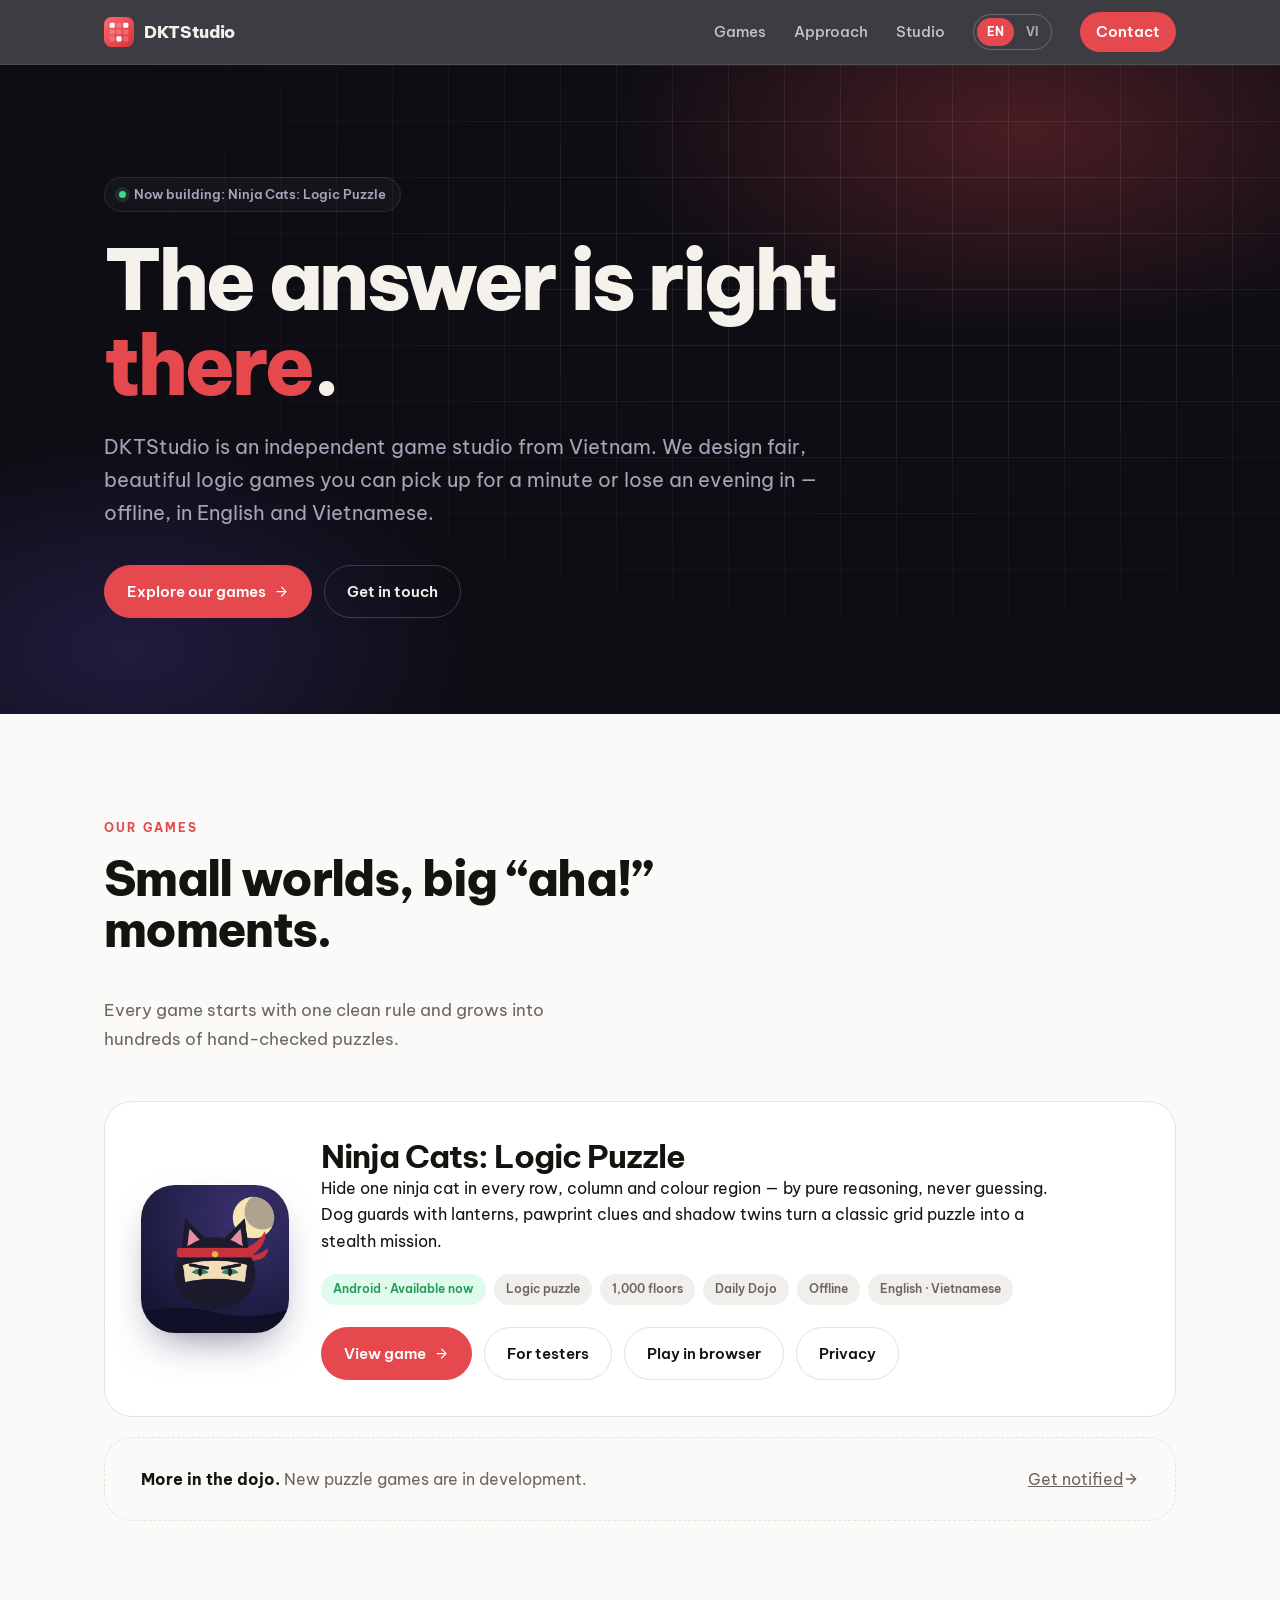
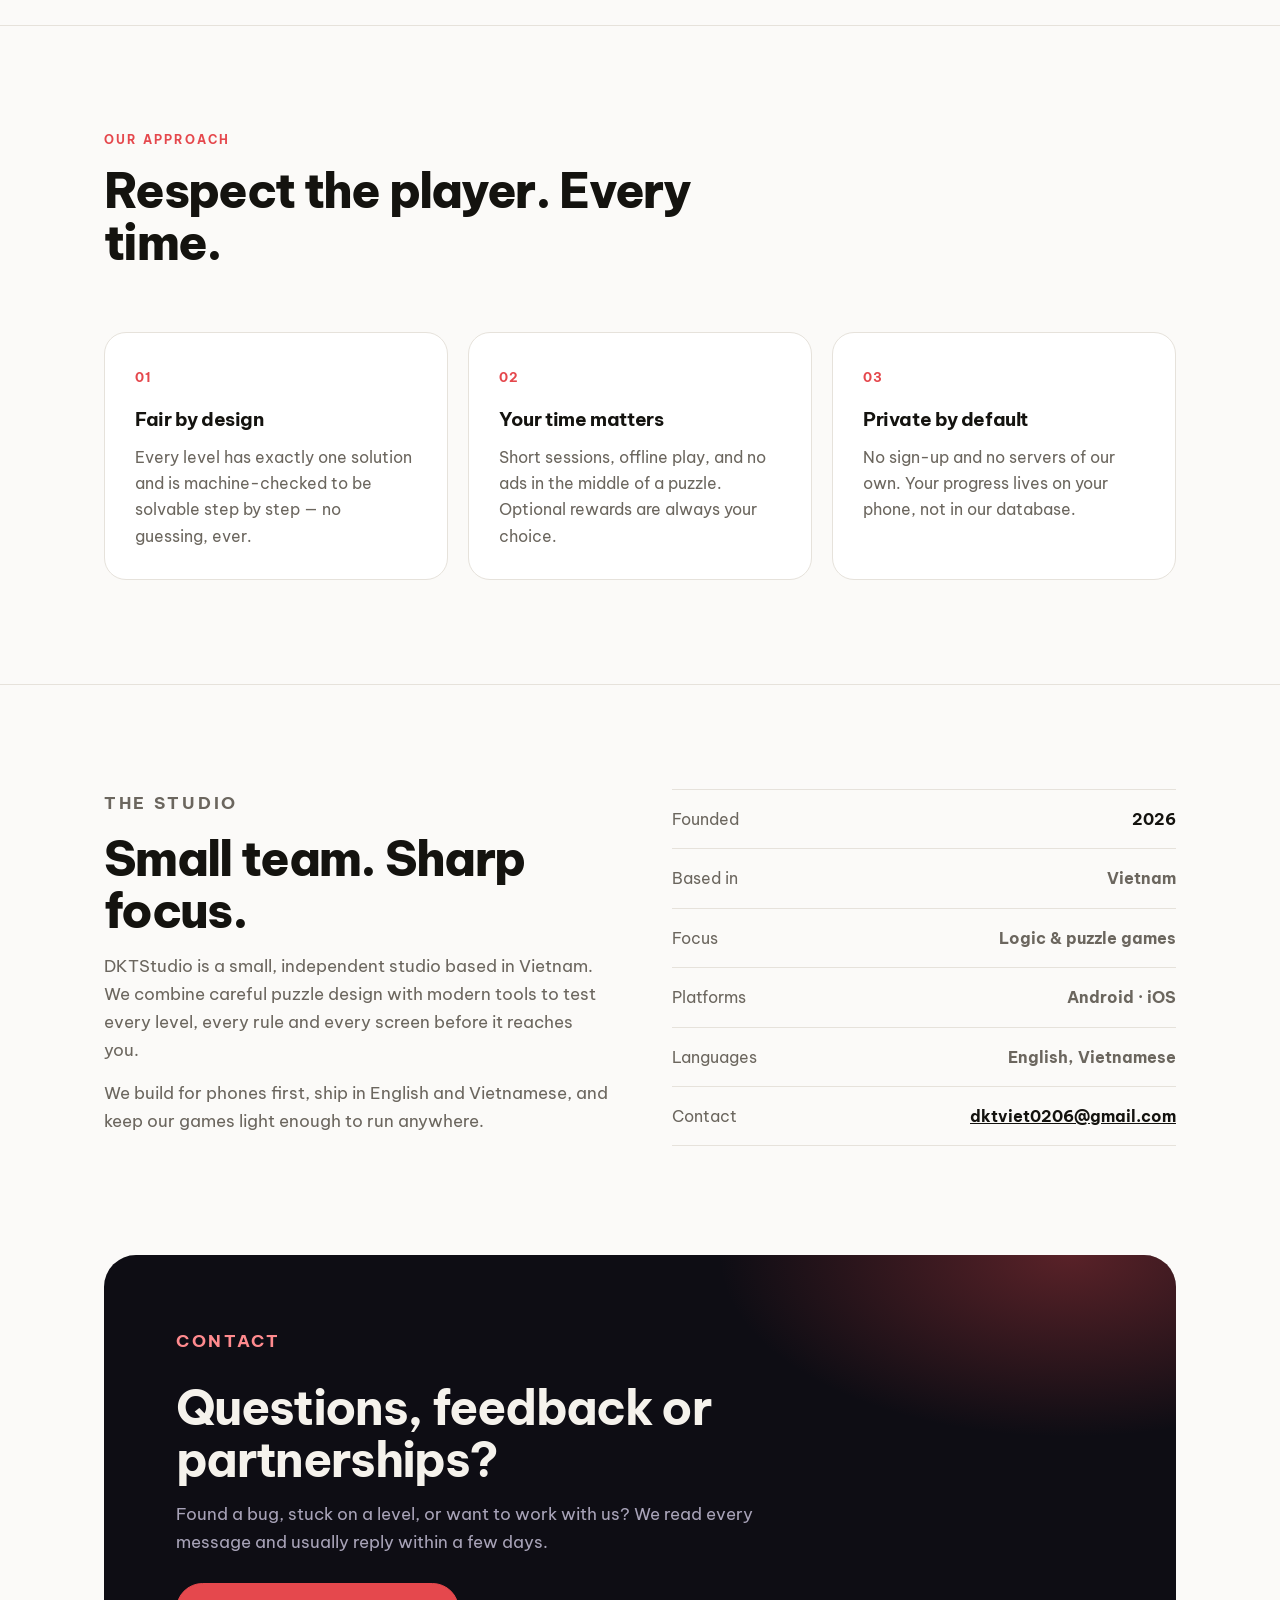
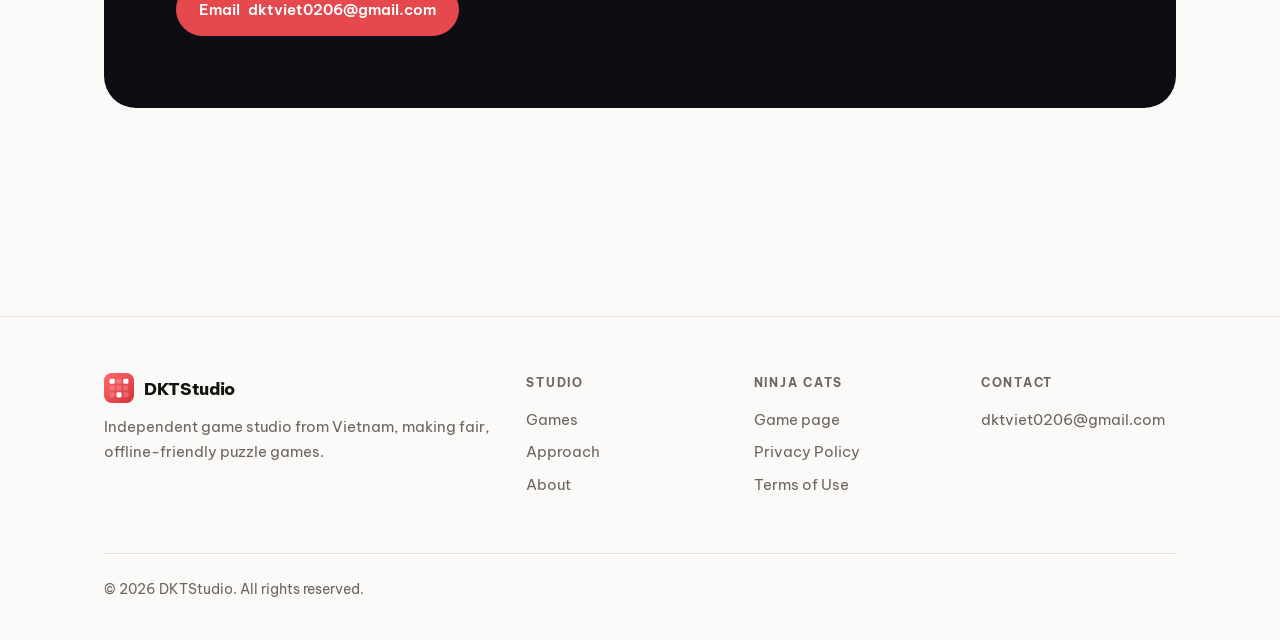
==== commit 5f20ae70: "Ninja Cats: Google Play button + launched status Co-Authored-By: Claude Sonnet 4.6 <noreply@anthropi" ====
--- a/index.html
+++ b/index.html
@@ -138,7 +138,7 @@
 <article class="game"><img src="ninja-cats/icon.png" alt="" width="148" height="148">
 <div><h3><span data-l="en">Ninja Cats: Logic Puzzle</span><span data-l="vi">Mèo Ninja: Câu Đố Logic</span></h3>
 <p class="desc"><span data-l="en">Hide one ninja cat in every row, column and colour region — by pure reasoning, never guessing. Dog guards with lanterns, pawprint clues and shadow twins turn a classic grid puzzle into a stealth mission.</span><span data-l="vi">Giấu một mèo ninja trên mỗi hàng, mỗi cột và mỗi vùng màu — chỉ bằng suy luận, không bao giờ phải đoán. Chó canh cầm đèn lồng, dấu chân gợi ý và phân thân biến câu đố lưới quen thuộc thành một nhiệm vụ ẩn nấp.</span></p>
-<div class="chips"><span class="chip live"><span data-l="en">Android · Coming soon</span><span data-l="vi">Android · Sắp ra mắt</span></span><span class="chip"><span data-l="en">Logic puzzle</span><span data-l="vi">Câu đố logic</span></span><span class="chip"><span data-l="en">1,000 floors</span><span data-l="vi">1.000 tầng</span></span><span class="chip"><span data-l="en">Daily Dojo</span><span data-l="vi">Võ Đường Mỗi Ngày</span></span><span class="chip"><span data-l="en">Offline</span><span data-l="vi">Không cần mạng</span></span><span class="chip"><span data-l="en">English · Vietnamese</span><span data-l="vi">Tiếng Việt · Tiếng Anh</span></span></div>
+<div class="chips"><span class="chip live"><span data-l="en">Android · Available now</span><span data-l="vi">Android · Có thể tải ngay</span></span><span class="chip"><span data-l="en">Logic puzzle</span><span data-l="vi">Câu đố logic</span></span><span class="chip"><span data-l="en">1,000 floors</span><span data-l="vi">1.000 tầng</span></span><span class="chip"><span data-l="en">Daily Dojo</span><span data-l="vi">Võ Đường Mỗi Ngày</span></span><span class="chip"><span data-l="en">Offline</span><span data-l="vi">Không cần mạng</span></span><span class="chip"><span data-l="en">English · Vietnamese</span><span data-l="vi">Tiếng Việt · Tiếng Anh</span></span></div>
 <div class="btns"><a class="btn primary" href="ninja-cats/"><span data-l="en">View game</span><span data-l="vi">Xem trò chơi</span><svg class="ic" xmlns="http://www.w3.org/2000/svg" viewBox="0 0 24 24" width="1em" height="1em" aria-hidden="true"><path fill="none" stroke="currentColor" stroke-linecap="round" stroke-linejoin="round" stroke-width="2" d="M5 12h14m-7-7l7 7l-7 7"/></svg></a><a class="btn" href="ninja-cats/test.html"><span data-l="en">For testers</span><span data-l="vi">Dành cho người thử</span></a><a class="btn" href="ninja-cats/play.html"><span data-l="en">Play in browser</span><span data-l="vi">Chơi trên web</span></a><a class="btn" href="ninja-cats/privacy.html"><span data-l="en">Privacy</span><span data-l="vi">Quyền riêng tư</span></a></div></div></article>
 <div class="soon"><span><span data-l="en"><b>More in the dojo.</b> New puzzle games are in development.</span><span data-l="vi"><b>Còn nữa trong võ đường.</b> Các trò chơi giải đố mới đang được phát triển.</span></span><a href="mailto:dktviet0206@gmail.com?subject=Notify%20me"><span data-l="en">Get notified</span><span data-l="vi">Nhận thông báo</span><svg class="ic" xmlns="http://www.w3.org/2000/svg" viewBox="0 0 24 24" width="1em" height="1em" aria-hidden="true"><path fill="none" stroke="currentColor" stroke-linecap="round" stroke-linejoin="round" stroke-width="2" d="M5 12h14m-7-7l7 7l-7 7"/></svg></a></div>
 </div></section>
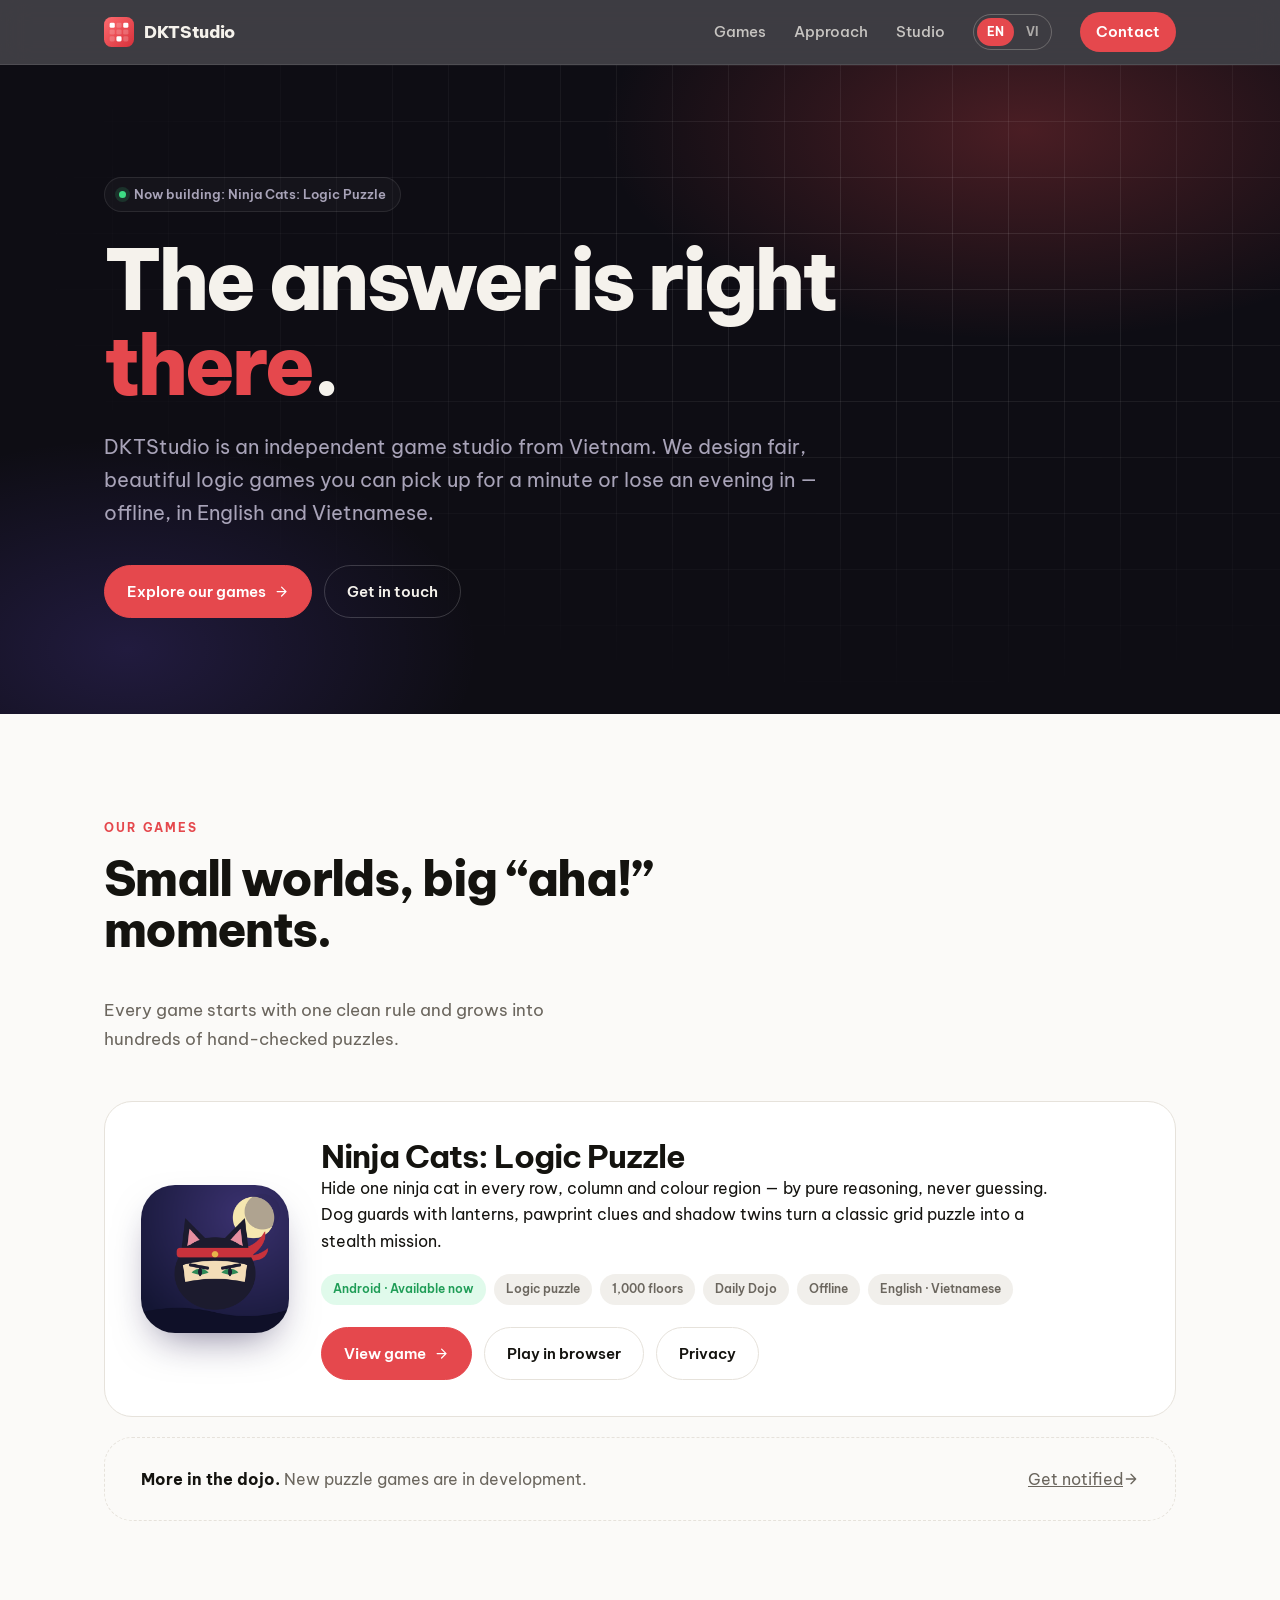
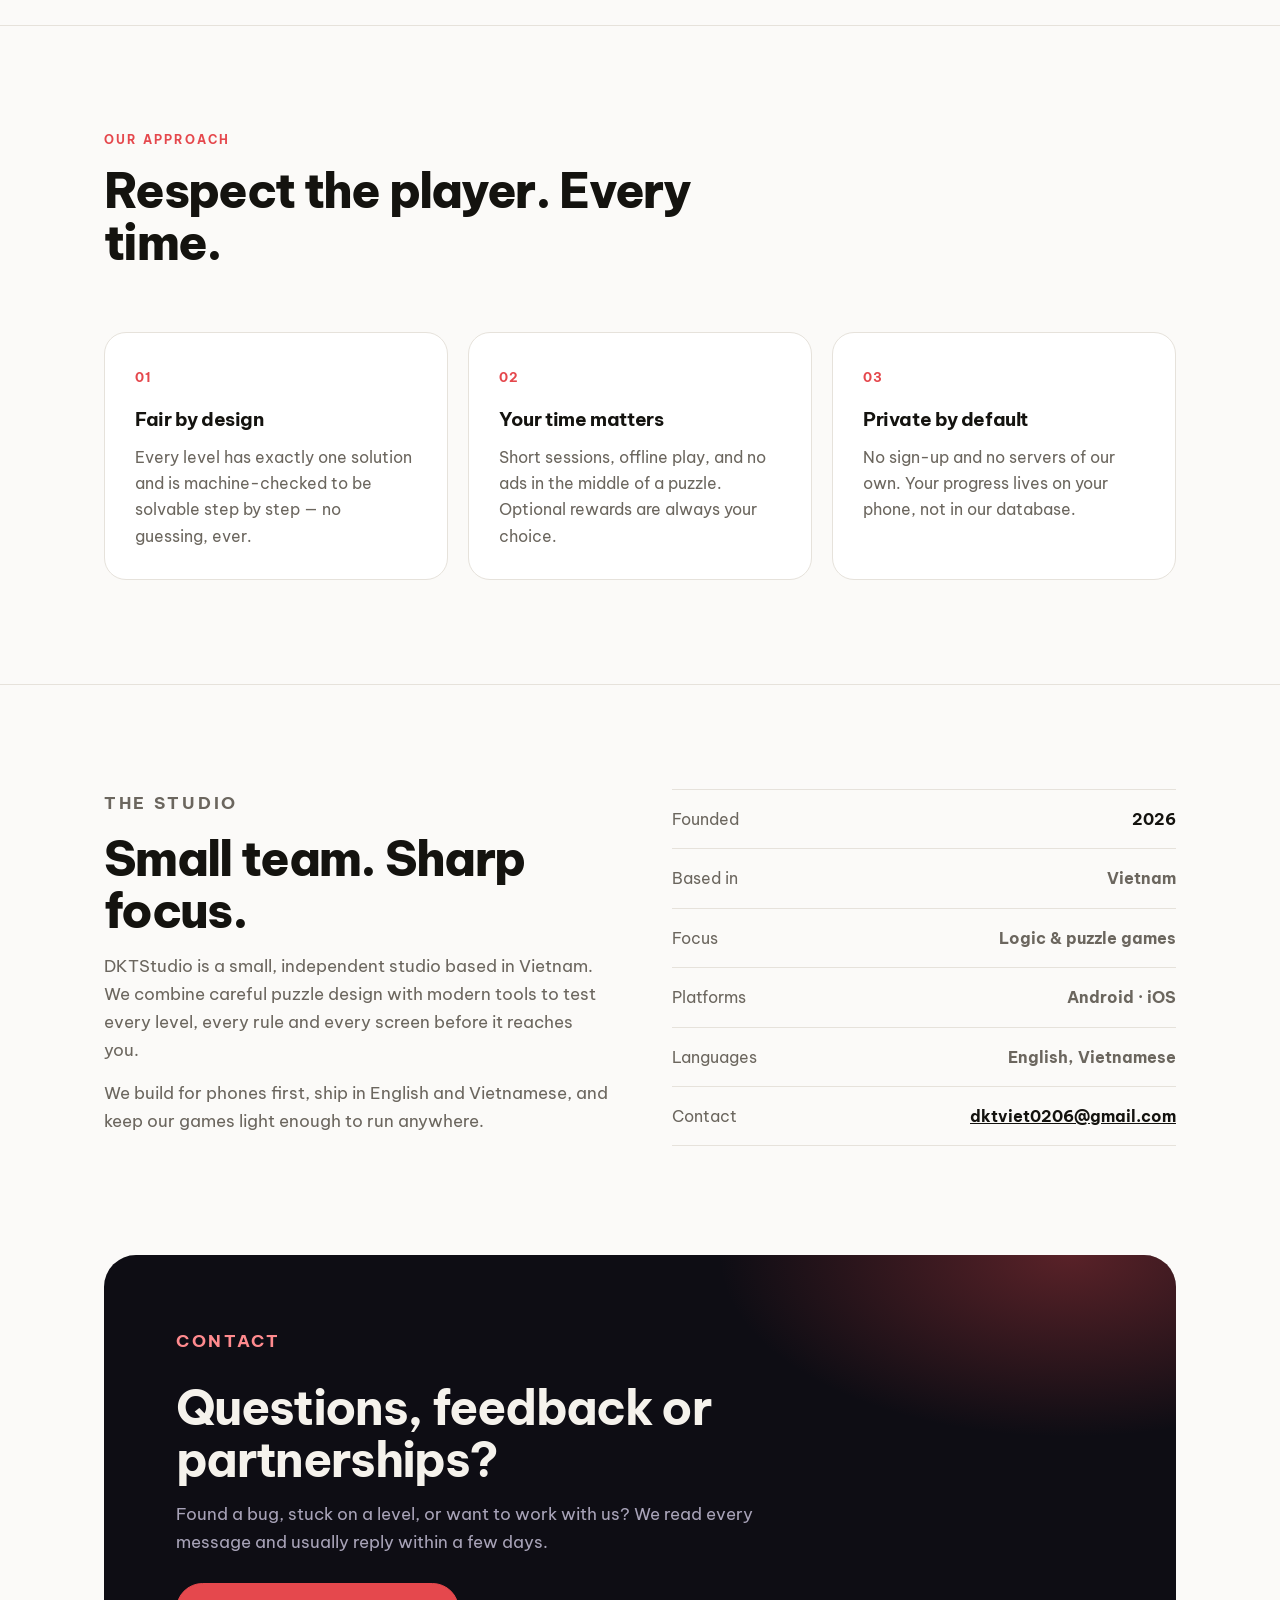
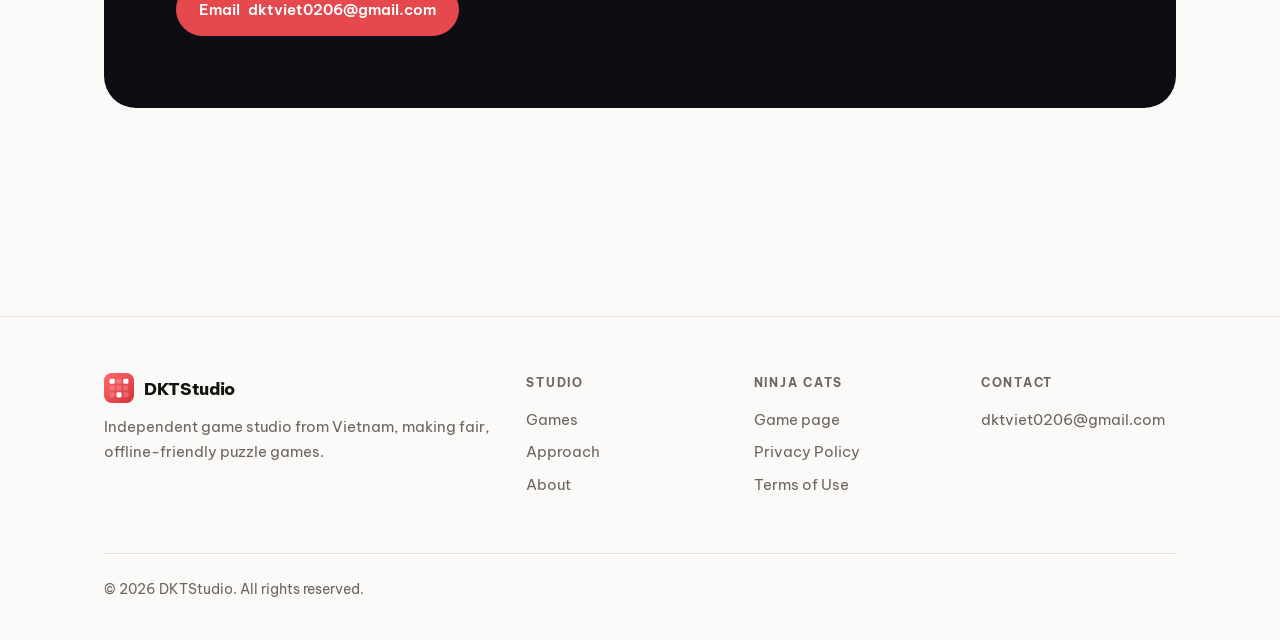
==== commit fe2dece9: "Ninja Cats tester page: launched phase + Google Play link Co-Authored-By: Claude Sonnet 4.6 <noreply" ====
--- a/index.html
+++ b/index.html
@@ -139,7 +139,7 @@
 <div><h3><span data-l="en">Ninja Cats: Logic Puzzle</span><span data-l="vi">Mèo Ninja: Câu Đố Logic</span></h3>
 <p class="desc"><span data-l="en">Hide one ninja cat in every row, column and colour region — by pure reasoning, never guessing. Dog guards with lanterns, pawprint clues and shadow twins turn a classic grid puzzle into a stealth mission.</span><span data-l="vi">Giấu một mèo ninja trên mỗi hàng, mỗi cột và mỗi vùng màu — chỉ bằng suy luận, không bao giờ phải đoán. Chó canh cầm đèn lồng, dấu chân gợi ý và phân thân biến câu đố lưới quen thuộc thành một nhiệm vụ ẩn nấp.</span></p>
 <div class="chips"><span class="chip live"><span data-l="en">Android · Available now</span><span data-l="vi">Android · Có thể tải ngay</span></span><span class="chip"><span data-l="en">Logic puzzle</span><span data-l="vi">Câu đố logic</span></span><span class="chip"><span data-l="en">1,000 floors</span><span data-l="vi">1.000 tầng</span></span><span class="chip"><span data-l="en">Daily Dojo</span><span data-l="vi">Võ Đường Mỗi Ngày</span></span><span class="chip"><span data-l="en">Offline</span><span data-l="vi">Không cần mạng</span></span><span class="chip"><span data-l="en">English · Vietnamese</span><span data-l="vi">Tiếng Việt · Tiếng Anh</span></span></div>
-<div class="btns"><a class="btn primary" href="ninja-cats/"><span data-l="en">View game</span><span data-l="vi">Xem trò chơi</span><svg class="ic" xmlns="http://www.w3.org/2000/svg" viewBox="0 0 24 24" width="1em" height="1em" aria-hidden="true"><path fill="none" stroke="currentColor" stroke-linecap="round" stroke-linejoin="round" stroke-width="2" d="M5 12h14m-7-7l7 7l-7 7"/></svg></a><a class="btn" href="ninja-cats/test.html"><span data-l="en">For testers</span><span data-l="vi">Dành cho người thử</span></a><a class="btn" href="ninja-cats/play.html"><span data-l="en">Play in browser</span><span data-l="vi">Chơi trên web</span></a><a class="btn" href="ninja-cats/privacy.html"><span data-l="en">Privacy</span><span data-l="vi">Quyền riêng tư</span></a></div></div></article>
+<div class="btns"><a class="btn primary" href="ninja-cats/"><span data-l="en">View game</span><span data-l="vi">Xem trò chơi</span><svg class="ic" xmlns="http://www.w3.org/2000/svg" viewBox="0 0 24 24" width="1em" height="1em" aria-hidden="true"><path fill="none" stroke="currentColor" stroke-linecap="round" stroke-linejoin="round" stroke-width="2" d="M5 12h14m-7-7l7 7l-7 7"/></svg></a><a class="btn" href="ninja-cats/play.html"><span data-l="en">Play in browser</span><span data-l="vi">Chơi trên web</span></a><a class="btn" href="ninja-cats/privacy.html"><span data-l="en">Privacy</span><span data-l="vi">Quyền riêng tư</span></a></div></div></article>
 <div class="soon"><span><span data-l="en"><b>More in the dojo.</b> New puzzle games are in development.</span><span data-l="vi"><b>Còn nữa trong võ đường.</b> Các trò chơi giải đố mới đang được phát triển.</span></span><a href="mailto:dktviet0206@gmail.com?subject=Notify%20me"><span data-l="en">Get notified</span><span data-l="vi">Nhận thông báo</span><svg class="ic" xmlns="http://www.w3.org/2000/svg" viewBox="0 0 24 24" width="1em" height="1em" aria-hidden="true"><path fill="none" stroke="currentColor" stroke-linecap="round" stroke-linejoin="round" stroke-width="2" d="M5 12h14m-7-7l7 7l-7 7"/></svg></a></div>
 </div></section>
 
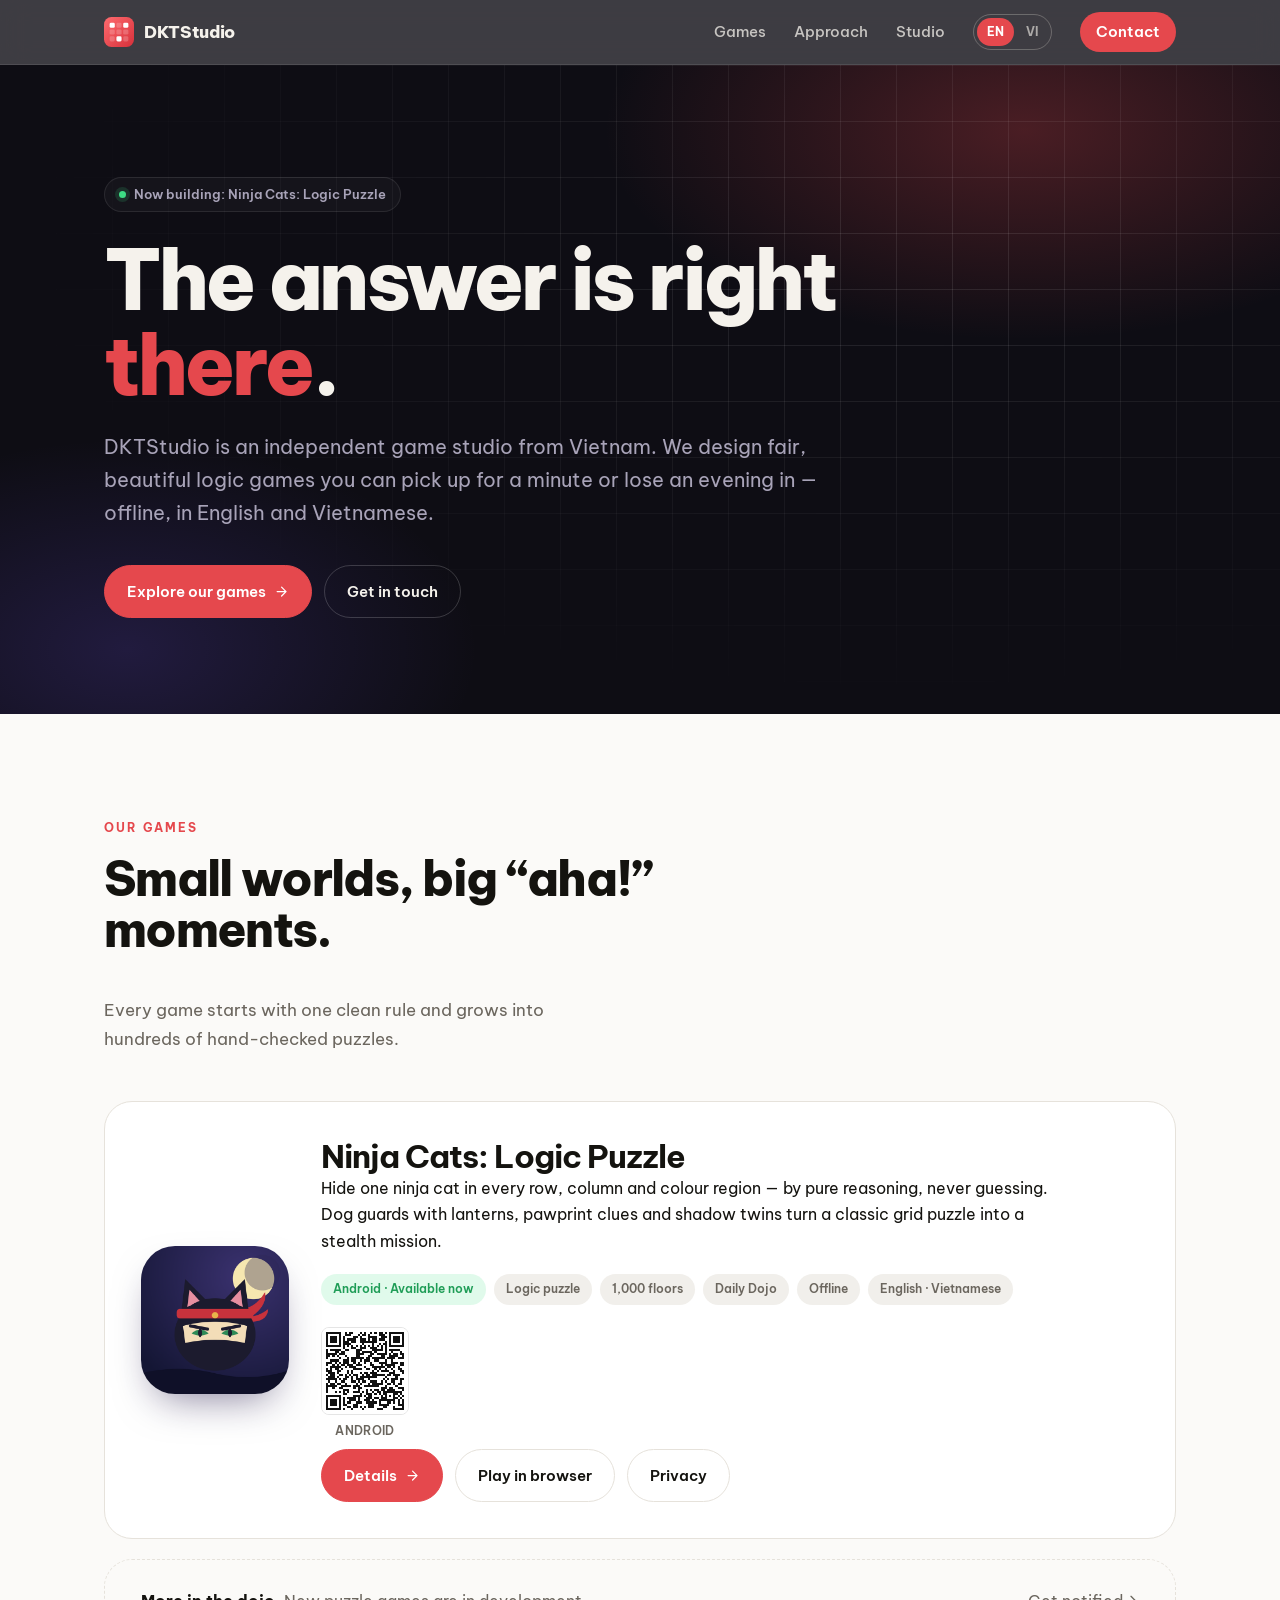
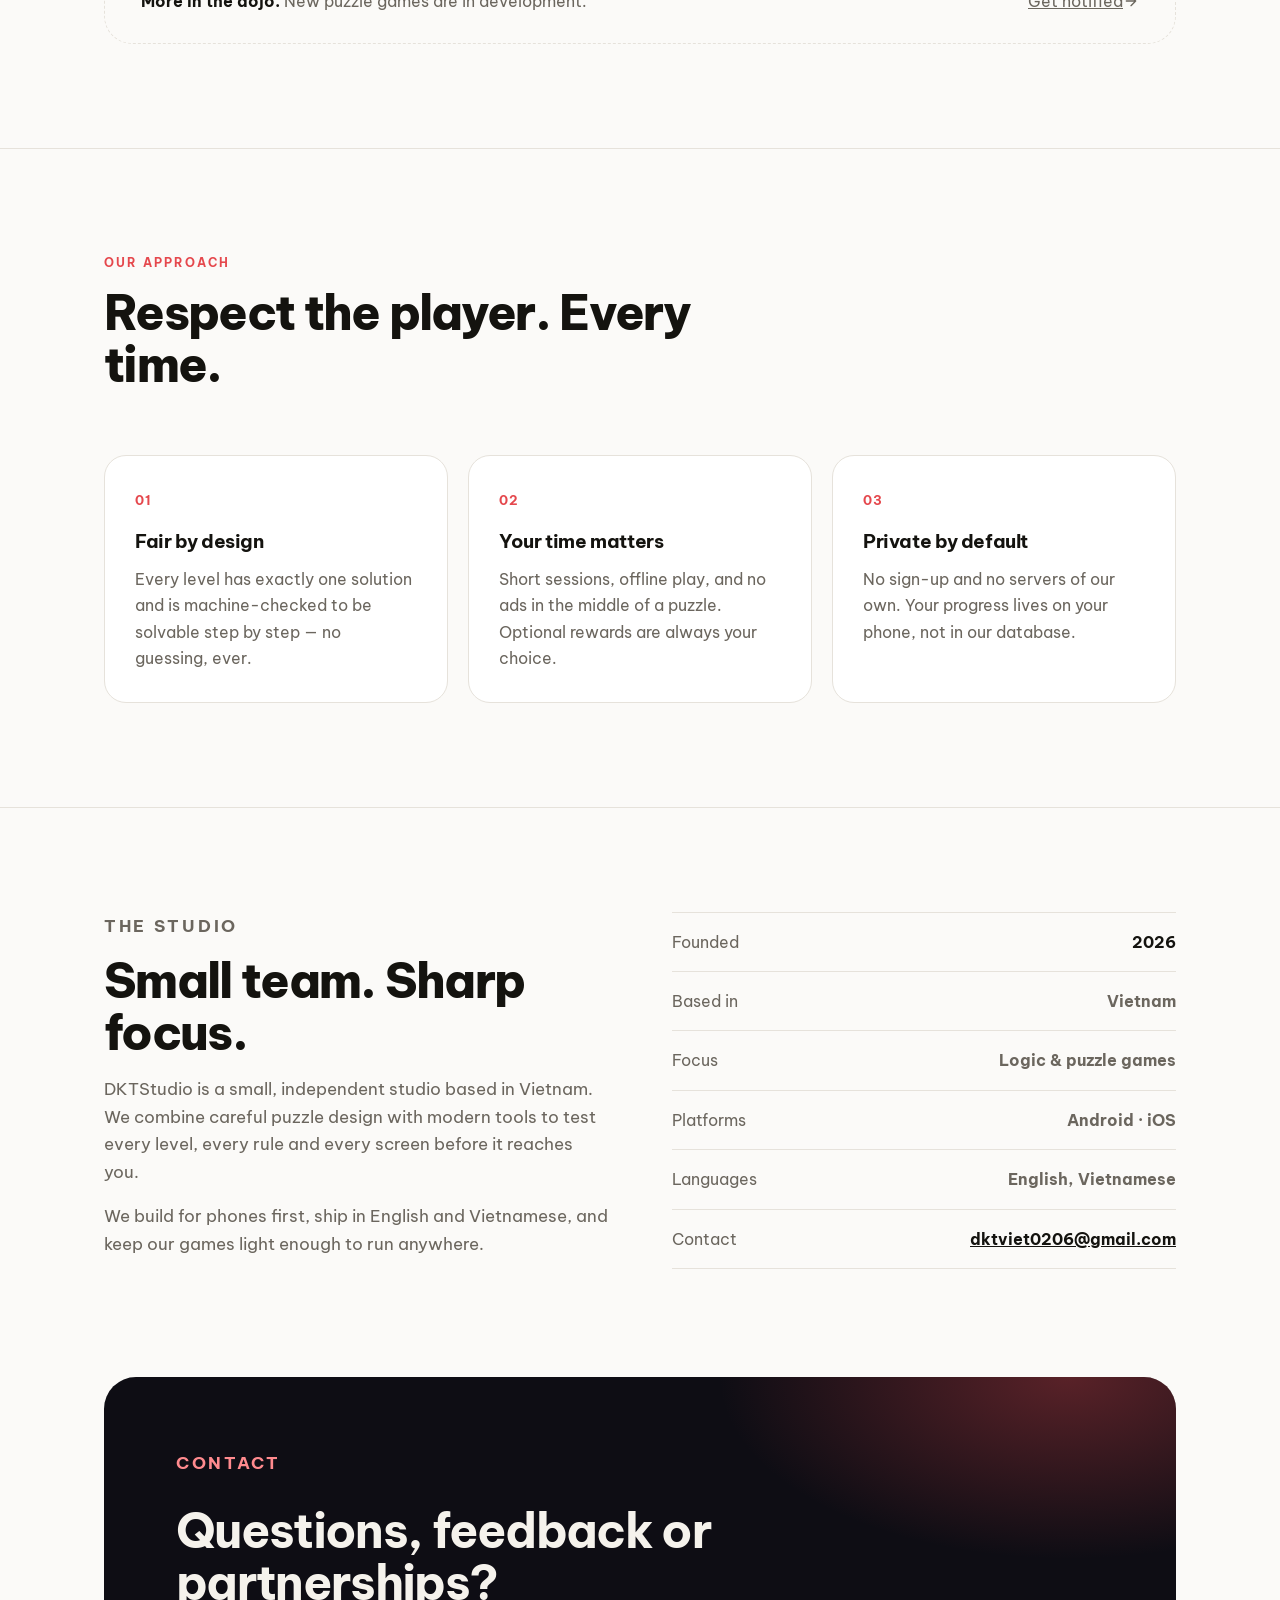
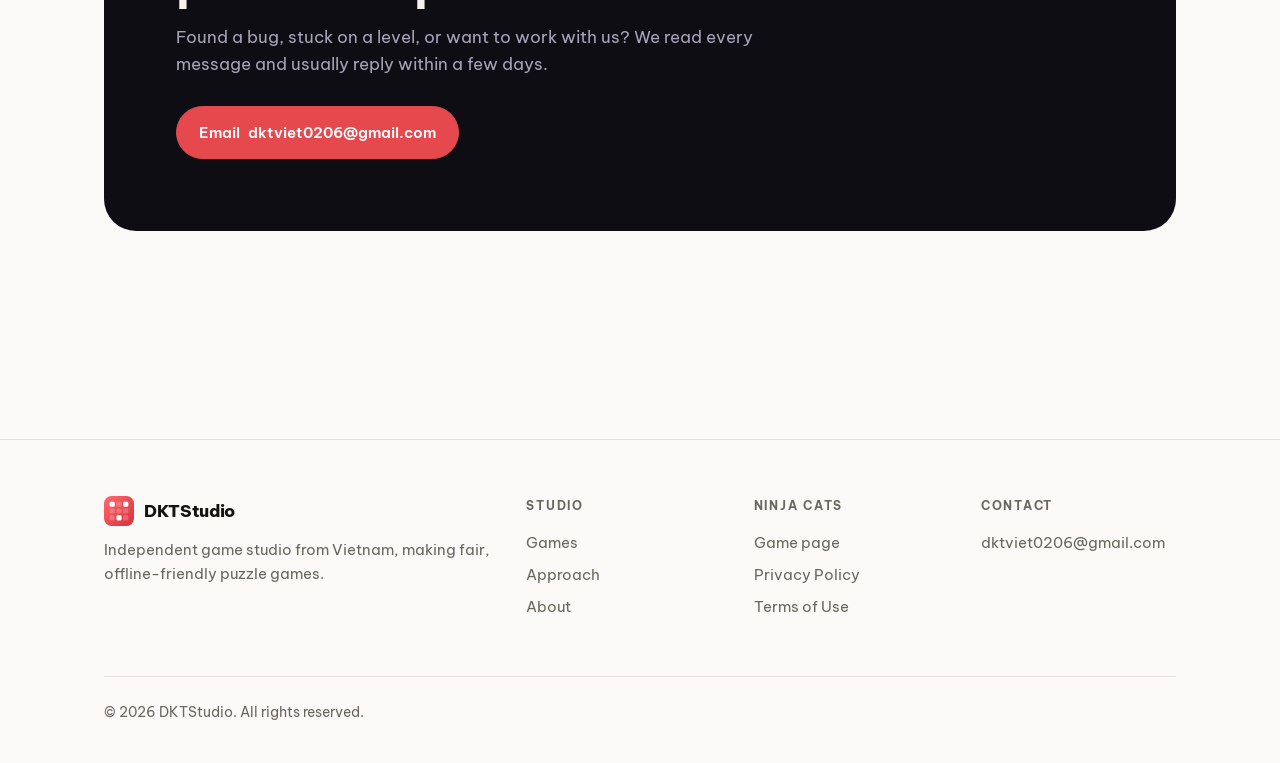
==== commit 019011d0: "Ninja Cats: QR code Android, Details button, launched tester page Co-Authored-By: Claude Sonnet 4.6 " ====
--- a/index.html
+++ b/index.html
@@ -108,6 +108,9 @@
 html[data-lang="en"] .lsw [data-set="en"],html[data-lang="vi"] .lsw [data-set="vi"]{background:var(--accent);color:#fff;opacity:1}
 .qr{display:flex;align-items:center;gap:20px;margin:0 0 28px;max-width:34em}.qr svg{flex:none;border-radius:8px;border:1px solid #e5e5e5}.qr p{margin:0;color:#666}
 @media (max-width:720px){.qr{display:none}}
+.qr-block{display:inline-flex;flex-direction:column;align-items:center;gap:6px}.qr-block svg{border-radius:8px;border:1px solid #e5e5e5}.qr-label{font-size:.78rem;font-weight:600;letter-spacing:.03em;color:var(--muted);text-transform:uppercase}
+.store-qr{margin:0 0 20px}.card-qr{margin:12px 0 8px}
+@media (max-width:600px){.store-qr,.card-qr{display:none}}
 .card.step{display:flex;flex-direction:column;align-items:flex-start}.card.step h4{margin-top:10px}.card.step .btns{margin-top:auto;padding-top:24px}
 .card.step .back{font-size:.85rem;margin-top:10px}.card.step .opened{display:none;margin-left:10px;color:#2e9e5b;font-weight:600;letter-spacing:0}.card.step .opened .ic{vertical-align:-2px;margin-right:3px}
 .card.step.done .opened{display:inline}.card.step.done{opacity:.75}.card.step.next{border-color:var(--accent);box-shadow:0 0 0 2px var(--accent)}
@@ -139,7 +142,7 @@
 <div><h3><span data-l="en">Ninja Cats: Logic Puzzle</span><span data-l="vi">Mèo Ninja: Câu Đố Logic</span></h3>
 <p class="desc"><span data-l="en">Hide one ninja cat in every row, column and colour region — by pure reasoning, never guessing. Dog guards with lanterns, pawprint clues and shadow twins turn a classic grid puzzle into a stealth mission.</span><span data-l="vi">Giấu một mèo ninja trên mỗi hàng, mỗi cột và mỗi vùng màu — chỉ bằng suy luận, không bao giờ phải đoán. Chó canh cầm đèn lồng, dấu chân gợi ý và phân thân biến câu đố lưới quen thuộc thành một nhiệm vụ ẩn nấp.</span></p>
 <div class="chips"><span class="chip live"><span data-l="en">Android · Available now</span><span data-l="vi">Android · Có thể tải ngay</span></span><span class="chip"><span data-l="en">Logic puzzle</span><span data-l="vi">Câu đố logic</span></span><span class="chip"><span data-l="en">1,000 floors</span><span data-l="vi">1.000 tầng</span></span><span class="chip"><span data-l="en">Daily Dojo</span><span data-l="vi">Võ Đường Mỗi Ngày</span></span><span class="chip"><span data-l="en">Offline</span><span data-l="vi">Không cần mạng</span></span><span class="chip"><span data-l="en">English · Vietnamese</span><span data-l="vi">Tiếng Việt · Tiếng Anh</span></span></div>
-<div class="btns"><a class="btn primary" href="ninja-cats/"><span data-l="en">View game</span><span data-l="vi">Xem trò chơi</span><svg class="ic" xmlns="http://www.w3.org/2000/svg" viewBox="0 0 24 24" width="1em" height="1em" aria-hidden="true"><path fill="none" stroke="currentColor" stroke-linecap="round" stroke-linejoin="round" stroke-width="2" d="M5 12h14m-7-7l7 7l-7 7"/></svg></a><a class="btn" href="ninja-cats/play.html"><span data-l="en">Play in browser</span><span data-l="vi">Chơi trên web</span></a><a class="btn" href="ninja-cats/privacy.html"><span data-l="en">Privacy</span><span data-l="vi">Quyền riêng tư</span></a></div></div></article>
+<div class="card-qr"><div class="qr-block"><svg xmlns="http://www.w3.org/2000/svg" viewBox="0 0 41 41" width="88" height="88" shape-rendering="crispEdges" role="img" aria-label="QR"><rect width="100%" height="100%" fill="#fff"/><path d="M2 2h1v1h-1zM3 2h1v1h-1zM4 2h1v1h-1zM5 2h1v1h-1zM6 2h1v1h-1zM7 2h1v1h-1zM8 2h1v1h-1zM11 2h1v1h-1zM13 2h1v1h-1zM14 2h1v1h-1zM18 2h1v1h-1zM20 2h1v1h-1zM23 2h1v1h-1zM25 2h1v1h-1zM27 2h1v1h-1zM28 2h1v1h-1zM30 2h1v1h-1zM32 2h1v1h-1zM33 2h1v1h-1zM34 2h1v1h-1zM35 2h1v1h-1zM36 2h1v1h-1zM37 2h1v1h-1zM38 2h1v1h-1zM2 3h1v1h-1zM8 3h1v1h-1zM11 3h1v1h-1zM12 3h1v1h-1zM13 3h1v1h-1zM17 3h1v1h-1zM19 3h1v1h-1zM20 3h1v1h-1zM22 3h1v1h-1zM27 3h1v1h-1zM28 3h1v1h-1zM29 3h1v1h-1zM32 3h1v1h-1zM38 3h1v1h-1zM2 4h1v1h-1zM4 4h1v1h-1zM5 4h1v1h-1zM6 4h1v1h-1zM8 4h1v1h-1zM10 4h1v1h-1zM15 4h1v1h-1zM16 4h1v1h-1zM18 4h1v1h-1zM22 4h1v1h-1zM23 4h1v1h-1zM24 4h1v1h-1zM25 4h1v1h-1zM28 4h1v1h-1zM29 4h1v1h-1zM30 4h1v1h-1zM32 4h1v1h-1zM34 4h1v1h-1zM35 4h1v1h-1zM36 4h1v1h-1zM38 4h1v1h-1zM2 5h1v1h-1zM4 5h1v1h-1zM5 5h1v1h-1zM6 5h1v1h-1zM8 5h1v1h-1zM10 5h1v1h-1zM12 5h1v1h-1zM13 5h1v1h-1zM14 5h1v1h-1zM15 5h1v1h-1zM18 5h1v1h-1zM19 5h1v1h-1zM20 5h1v1h-1zM22 5h1v1h-1zM24 5h1v1h-1zM25 5h1v1h-1zM27 5h1v1h-1zM28 5h1v1h-1zM29 5h1v1h-1zM32 5h1v1h-1zM34 5h1v1h-1zM35 5h1v1h-1zM36 5h1v1h-1zM38 5h1v1h-1zM2 6h1v1h-1zM4 6h1v1h-1zM5 6h1v1h-1zM6 6h1v1h-1zM8 6h1v1h-1zM10 6h1v1h-1zM11 6h1v1h-1zM12 6h1v1h-1zM14 6h1v1h-1zM15 6h1v1h-1zM18 6h1v1h-1zM19 6h1v1h-1zM20 6h1v1h-1zM21 6h1v1h-1zM22 6h1v1h-1zM23 6h1v1h-1zM24 6h1v1h-1zM25 6h1v1h-1zM30 6h1v1h-1zM32 6h1v1h-1zM34 6h1v1h-1zM35 6h1v1h-1zM36 6h1v1h-1zM38 6h1v1h-1zM2 7h1v1h-1zM8 7h1v1h-1zM10 7h1v1h-1zM11 7h1v1h-1zM12 7h1v1h-1zM13 7h1v1h-1zM19 7h1v1h-1zM24 7h1v1h-1zM27 7h1v1h-1zM29 7h1v1h-1zM30 7h1v1h-1zM32 7h1v1h-1zM38 7h1v1h-1zM2 8h1v1h-1zM3 8h1v1h-1zM4 8h1v1h-1zM5 8h1v1h-1zM6 8h1v1h-1zM7 8h1v1h-1zM8 8h1v1h-1zM10 8h1v1h-1zM12 8h1v1h-1zM14 8h1v1h-1zM16 8h1v1h-1zM18 8h1v1h-1zM20 8h1v1h-1zM22 8h1v1h-1zM24 8h1v1h-1zM26 8h1v1h-1zM28 8h1v1h-1zM30 8h1v1h-1zM32 8h1v1h-1zM33 8h1v1h-1zM34 8h1v1h-1zM35 8h1v1h-1zM36 8h1v1h-1zM37 8h1v1h-1zM38 8h1v1h-1zM10 9h1v1h-1zM14 9h1v1h-1zM15 9h1v1h-1zM18 9h1v1h-1zM19 9h1v1h-1zM20 9h1v1h-1zM23 9h1v1h-1zM24 9h1v1h-1zM25 9h1v1h-1zM28 9h1v1h-1zM30 9h1v1h-1zM2 10h1v1h-1zM4 10h1v1h-1zM5 10h1v1h-1zM6 10h1v1h-1zM7 10h1v1h-1zM8 10h1v1h-1zM11 10h1v1h-1zM12 10h1v1h-1zM16 10h1v1h-1zM17 10h1v1h-1zM18 10h1v1h-1zM24 10h1v1h-1zM25 10h1v1h-1zM26 10h1v1h-1zM27 10h1v1h-1zM28 10h1v1h-1zM30 10h1v1h-1zM32 10h1v1h-1zM33 10h1v1h-1zM34 10h1v1h-1zM35 10h1v1h-1zM36 10h1v1h-1zM2 11h1v1h-1zM6 11h1v1h-1zM7 11h1v1h-1zM9 11h1v1h-1zM10 11h1v1h-1zM16 11h1v1h-1zM17 11h1v1h-1zM19 11h1v1h-1zM20 11h1v1h-1zM21 11h1v1h-1zM22 11h1v1h-1zM23 11h1v1h-1zM25 11h1v1h-1zM30 11h1v1h-1zM33 11h1v1h-1zM37 11h1v1h-1zM2 12h1v1h-1zM3 12h1v1h-1zM4 12h1v1h-1zM5 12h1v1h-1zM6 12h1v1h-1zM8 12h1v1h-1zM9 12h1v1h-1zM10 12h1v1h-1zM16 12h1v1h-1zM17 12h1v1h-1zM18 12h1v1h-1zM19 12h1v1h-1zM23 12h1v1h-1zM24 12h1v1h-1zM26 12h1v1h-1zM27 12h1v1h-1zM28 12h1v1h-1zM29 12h1v1h-1zM30 12h1v1h-1zM32 12h1v1h-1zM34 12h1v1h-1zM35 12h1v1h-1zM37 12h1v1h-1zM38 12h1v1h-1zM2 13h1v1h-1zM3 13h1v1h-1zM5 13h1v1h-1zM7 13h1v1h-1zM11 13h1v1h-1zM16 13h1v1h-1zM17 13h1v1h-1zM22 13h1v1h-1zM23 13h1v1h-1zM28 13h1v1h-1zM29 13h1v1h-1zM32 13h1v1h-1zM33 13h1v1h-1zM34 13h1v1h-1zM35 13h1v1h-1zM38 13h1v1h-1zM2 14h1v1h-1zM8 14h1v1h-1zM12 14h1v1h-1zM14 14h1v1h-1zM15 14h1v1h-1zM16 14h1v1h-1zM17 14h1v1h-1zM18 14h1v1h-1zM19 14h1v1h-1zM21 14h1v1h-1zM22 14h1v1h-1zM24 14h1v1h-1zM25 14h1v1h-1zM26 14h1v1h-1zM27 14h1v1h-1zM28 14h1v1h-1zM29 14h1v1h-1zM31 14h1v1h-1zM32 14h1v1h-1zM33 14h1v1h-1zM34 14h1v1h-1zM36 14h1v1h-1zM37 14h1v1h-1zM38 14h1v1h-1zM4 15h1v1h-1zM5 15h1v1h-1zM6 15h1v1h-1zM7 15h1v1h-1zM10 15h1v1h-1zM11 15h1v1h-1zM12 15h1v1h-1zM14 15h1v1h-1zM15 15h1v1h-1zM18 15h1v1h-1zM20 15h1v1h-1zM21 15h1v1h-1zM22 15h1v1h-1zM25 15h1v1h-1zM26 15h1v1h-1zM30 15h1v1h-1zM33 15h1v1h-1zM2 16h1v1h-1zM3 16h1v1h-1zM4 16h1v1h-1zM6 16h1v1h-1zM8 16h1v1h-1zM10 16h1v1h-1zM11 16h1v1h-1zM12 16h1v1h-1zM15 16h1v1h-1zM17 16h1v1h-1zM20 16h1v1h-1zM23 16h1v1h-1zM27 16h1v1h-1zM28 16h1v1h-1zM29 16h1v1h-1zM30 16h1v1h-1zM33 16h1v1h-1zM34 16h1v1h-1zM35 16h1v1h-1zM37 16h1v1h-1zM38 16h1v1h-1zM2 17h1v1h-1zM5 17h1v1h-1zM7 17h1v1h-1zM9 17h1v1h-1zM10 17h1v1h-1zM12 17h1v1h-1zM13 17h1v1h-1zM14 17h1v1h-1zM16 17h1v1h-1zM17 17h1v1h-1zM18 17h1v1h-1zM23 17h1v1h-1zM24 17h1v1h-1zM28 17h1v1h-1zM30 17h1v1h-1zM31 17h1v1h-1zM32 17h1v1h-1zM33 17h1v1h-1zM34 17h1v1h-1zM37 17h1v1h-1zM38 17h1v1h-1zM4 18h1v1h-1zM5 18h1v1h-1zM6 18h1v1h-1zM7 18h1v1h-1zM8 18h1v1h-1zM11 18h1v1h-1zM13 18h1v1h-1zM14 18h1v1h-1zM15 18h1v1h-1zM20 18h1v1h-1zM24 18h1v1h-1zM25 18h1v1h-1zM26 18h1v1h-1zM27 18h1v1h-1zM28 18h1v1h-1zM29 18h1v1h-1zM31 18h1v1h-1zM32 18h1v1h-1zM34 18h1v1h-1zM36 18h1v1h-1zM2 19h1v1h-1zM4 19h1v1h-1zM6 19h1v1h-1zM7 19h1v1h-1zM9 19h1v1h-1zM15 19h1v1h-1zM16 19h1v1h-1zM17 19h1v1h-1zM18 19h1v1h-1zM21 19h1v1h-1zM22 19h1v1h-1zM25 19h1v1h-1zM27 19h1v1h-1zM30 19h1v1h-1zM33 19h1v1h-1zM36 19h1v1h-1zM37 19h1v1h-1zM2 20h1v1h-1zM3 20h1v1h-1zM4 20h1v1h-1zM7 20h1v1h-1zM8 20h1v1h-1zM12 20h1v1h-1zM14 20h1v1h-1zM24 20h1v1h-1zM26 20h1v1h-1zM28 20h1v1h-1zM29 20h1v1h-1zM30 20h1v1h-1zM31 20h1v1h-1zM34 20h1v1h-1zM37 20h1v1h-1zM38 20h1v1h-1zM3 21h1v1h-1zM4 21h1v1h-1zM5 21h1v1h-1zM7 21h1v1h-1zM12 21h1v1h-1zM14 21h1v1h-1zM18 21h1v1h-1zM20 21h1v1h-1zM21 21h1v1h-1zM23 21h1v1h-1zM24 21h1v1h-1zM25 21h1v1h-1zM32 21h1v1h-1zM33 21h1v1h-1zM34 21h1v1h-1zM38 21h1v1h-1zM2 22h1v1h-1zM4 22h1v1h-1zM5 22h1v1h-1zM8 22h1v1h-1zM9 22h1v1h-1zM11 22h1v1h-1zM13 22h1v1h-1zM15 22h1v1h-1zM16 22h1v1h-1zM19 22h1v1h-1zM21 22h1v1h-1zM22 22h1v1h-1zM24 22h1v1h-1zM25 22h1v1h-1zM26 22h1v1h-1zM27 22h1v1h-1zM28 22h1v1h-1zM29 22h1v1h-1zM31 22h1v1h-1zM32 22h1v1h-1zM34 22h1v1h-1zM35 22h1v1h-1zM36 22h1v1h-1zM3 23h1v1h-1zM4 23h1v1h-1zM5 23h1v1h-1zM7 23h1v1h-1zM11 23h1v1h-1zM12 23h1v1h-1zM14 23h1v1h-1zM16 23h1v1h-1zM18 23h1v1h-1zM19 23h1v1h-1zM20 23h1v1h-1zM21 23h1v1h-1zM22 23h1v1h-1zM23 23h1v1h-1zM24 23h1v1h-1zM25 23h1v1h-1zM30 23h1v1h-1zM35 23h1v1h-1zM2 24h1v1h-1zM3 24h1v1h-1zM4 24h1v1h-1zM5 24h1v1h-1zM6 24h1v1h-1zM8 24h1v1h-1zM10 24h1v1h-1zM11 24h1v1h-1zM14 24h1v1h-1zM16 24h1v1h-1zM17 24h1v1h-1zM18 24h1v1h-1zM19 24h1v1h-1zM22 24h1v1h-1zM29 24h1v1h-1zM31 24h1v1h-1zM33 24h1v1h-1zM34 24h1v1h-1zM35 24h1v1h-1zM37 24h1v1h-1zM38 24h1v1h-1zM3 25h1v1h-1zM6 25h1v1h-1zM9 25h1v1h-1zM10 25h1v1h-1zM14 25h1v1h-1zM15 25h1v1h-1zM17 25h1v1h-1zM19 25h1v1h-1zM20 25h1v1h-1zM23 25h1v1h-1zM24 25h1v1h-1zM25 25h1v1h-1zM28 25h1v1h-1zM30 25h1v1h-1zM33 25h1v1h-1zM34 25h1v1h-1zM37 25h1v1h-1zM2 26h1v1h-1zM4 26h1v1h-1zM5 26h1v1h-1zM7 26h1v1h-1zM8 26h1v1h-1zM11 26h1v1h-1zM16 26h1v1h-1zM18 26h1v1h-1zM22 26h1v1h-1zM24 26h1v1h-1zM25 26h1v1h-1zM26 26h1v1h-1zM27 26h1v1h-1zM28 26h1v1h-1zM31 26h1v1h-1zM32 26h1v1h-1zM34 26h1v1h-1zM36 26h1v1h-1zM37 26h1v1h-1zM2 27h1v1h-1zM3 27h1v1h-1zM4 27h1v1h-1zM5 27h1v1h-1zM6 27h1v1h-1zM9 27h1v1h-1zM10 27h1v1h-1zM11 27h1v1h-1zM12 27h1v1h-1zM13 27h1v1h-1zM15 27h1v1h-1zM16 27h1v1h-1zM17 27h1v1h-1zM20 27h1v1h-1zM21 27h1v1h-1zM22 27h1v1h-1zM23 27h1v1h-1zM24 27h1v1h-1zM25 27h1v1h-1zM26 27h1v1h-1zM30 27h1v1h-1zM35 27h1v1h-1zM2 28h1v1h-1zM5 28h1v1h-1zM8 28h1v1h-1zM9 28h1v1h-1zM15 28h1v1h-1zM17 28h1v1h-1zM18 28h1v1h-1zM28 28h1v1h-1zM29 28h1v1h-1zM30 28h1v1h-1zM32 28h1v1h-1zM33 28h1v1h-1zM36 28h1v1h-1zM37 28h1v1h-1zM38 28h1v1h-1zM2 29h1v1h-1zM10 29h1v1h-1zM11 29h1v1h-1zM12 29h1v1h-1zM17 29h1v1h-1zM21 29h1v1h-1zM23 29h1v1h-1zM25 29h1v1h-1zM26 29h1v1h-1zM28 29h1v1h-1zM29 29h1v1h-1zM31 29h1v1h-1zM32 29h1v1h-1zM33 29h1v1h-1zM34 29h1v1h-1zM38 29h1v1h-1zM2 30h1v1h-1zM6 30h1v1h-1zM8 30h1v1h-1zM10 30h1v1h-1zM12 30h1v1h-1zM15 30h1v1h-1zM16 30h1v1h-1zM17 30h1v1h-1zM19 30h1v1h-1zM21 30h1v1h-1zM24 30h1v1h-1zM26 30h1v1h-1zM27 30h1v1h-1zM29 30h1v1h-1zM30 30h1v1h-1zM31 30h1v1h-1zM32 30h1v1h-1zM33 30h1v1h-1zM34 30h1v1h-1zM35 30h1v1h-1zM36 30h1v1h-1zM37 30h1v1h-1zM10 31h1v1h-1zM11 31h1v1h-1zM18 31h1v1h-1zM21 31h1v1h-1zM22 31h1v1h-1zM23 31h1v1h-1zM25 31h1v1h-1zM27 31h1v1h-1zM29 31h1v1h-1zM30 31h1v1h-1zM34 31h1v1h-1zM35 31h1v1h-1zM37 31h1v1h-1zM2 32h1v1h-1zM3 32h1v1h-1zM4 32h1v1h-1zM5 32h1v1h-1zM6 32h1v1h-1zM7 32h1v1h-1zM8 32h1v1h-1zM15 32h1v1h-1zM16 32h1v1h-1zM17 32h1v1h-1zM18 32h1v1h-1zM20 32h1v1h-1zM22 32h1v1h-1zM23 32h1v1h-1zM28 32h1v1h-1zM30 32h1v1h-1zM32 32h1v1h-1zM34 32h1v1h-1zM36 32h1v1h-1zM38 32h1v1h-1zM2 33h1v1h-1zM8 33h1v1h-1zM10 33h1v1h-1zM12 33h1v1h-1zM13 33h1v1h-1zM14 33h1v1h-1zM15 33h1v1h-1zM17 33h1v1h-1zM21 33h1v1h-1zM22 33h1v1h-1zM23 33h1v1h-1zM25 33h1v1h-1zM26 33h1v1h-1zM28 33h1v1h-1zM29 33h1v1h-1zM30 33h1v1h-1zM34 33h1v1h-1zM35 33h1v1h-1zM37 33h1v1h-1zM2 34h1v1h-1zM4 34h1v1h-1zM5 34h1v1h-1zM6 34h1v1h-1zM8 34h1v1h-1zM10 34h1v1h-1zM13 34h1v1h-1zM14 34h1v1h-1zM15 34h1v1h-1zM17 34h1v1h-1zM20 34h1v1h-1zM21 34h1v1h-1zM22 34h1v1h-1zM24 34h1v1h-1zM27 34h1v1h-1zM28 34h1v1h-1zM29 34h1v1h-1zM30 34h1v1h-1zM31 34h1v1h-1zM32 34h1v1h-1zM33 34h1v1h-1zM34 34h1v1h-1zM36 34h1v1h-1zM38 34h1v1h-1zM2 35h1v1h-1zM4 35h1v1h-1zM5 35h1v1h-1zM6 35h1v1h-1zM8 35h1v1h-1zM10 35h1v1h-1zM12 35h1v1h-1zM13 35h1v1h-1zM16 35h1v1h-1zM17 35h1v1h-1zM18 35h1v1h-1zM21 35h1v1h-1zM22 35h1v1h-1zM23 35h1v1h-1zM24 35h1v1h-1zM25 35h1v1h-1zM27 35h1v1h-1zM31 35h1v1h-1zM32 35h1v1h-1zM34 35h1v1h-1zM36 35h1v1h-1zM38 35h1v1h-1zM2 36h1v1h-1zM4 36h1v1h-1zM5 36h1v1h-1zM6 36h1v1h-1zM8 36h1v1h-1zM10 36h1v1h-1zM11 36h1v1h-1zM15 36h1v1h-1zM16 36h1v1h-1zM22 36h1v1h-1zM23 36h1v1h-1zM24 36h1v1h-1zM27 36h1v1h-1zM28 36h1v1h-1zM29 36h1v1h-1zM30 36h1v1h-1zM31 36h1v1h-1zM36 36h1v1h-1zM37 36h1v1h-1zM38 36h1v1h-1zM2 37h1v1h-1zM8 37h1v1h-1zM12 37h1v1h-1zM13 37h1v1h-1zM15 37h1v1h-1zM16 37h1v1h-1zM18 37h1v1h-1zM20 37h1v1h-1zM22 37h1v1h-1zM23 37h1v1h-1zM24 37h1v1h-1zM29 37h1v1h-1zM30 37h1v1h-1zM34 37h1v1h-1zM38 37h1v1h-1zM2 38h1v1h-1zM3 38h1v1h-1zM4 38h1v1h-1zM5 38h1v1h-1zM6 38h1v1h-1zM7 38h1v1h-1zM8 38h1v1h-1zM10 38h1v1h-1zM14 38h1v1h-1zM19 38h1v1h-1zM26 38h1v1h-1zM27 38h1v1h-1zM28 38h1v1h-1zM34 38h1v1h-1zM35 38h1v1h-1zM36 38h1v1h-1zM37 38h1v1h-1zM38 38h1v1h-1z" fill="#111"/></svg><span class="qr-label">Android</span></div></div><div class="btns"><a class="btn primary" href="ninja-cats/"><span data-l="en">Details</span><span data-l="vi">Chi tiết</span><svg class="ic" xmlns="http://www.w3.org/2000/svg" viewBox="0 0 24 24" width="1em" height="1em" aria-hidden="true"><path fill="none" stroke="currentColor" stroke-linecap="round" stroke-linejoin="round" stroke-width="2" d="M5 12h14m-7-7l7 7l-7 7"/></svg></a><a class="btn" href="ninja-cats/play.html"><span data-l="en">Play in browser</span><span data-l="vi">Chơi trên web</span></a><a class="btn" href="ninja-cats/privacy.html"><span data-l="en">Privacy</span><span data-l="vi">Quyền riêng tư</span></a></div></div></article>
 <div class="soon"><span><span data-l="en"><b>More in the dojo.</b> New puzzle games are in development.</span><span data-l="vi"><b>Còn nữa trong võ đường.</b> Các trò chơi giải đố mới đang được phát triển.</span></span><a href="mailto:dktviet0206@gmail.com?subject=Notify%20me"><span data-l="en">Get notified</span><span data-l="vi">Nhận thông báo</span><svg class="ic" xmlns="http://www.w3.org/2000/svg" viewBox="0 0 24 24" width="1em" height="1em" aria-hidden="true"><path fill="none" stroke="currentColor" stroke-linecap="round" stroke-linejoin="round" stroke-width="2" d="M5 12h14m-7-7l7 7l-7 7"/></svg></a></div>
 </div></section>
 
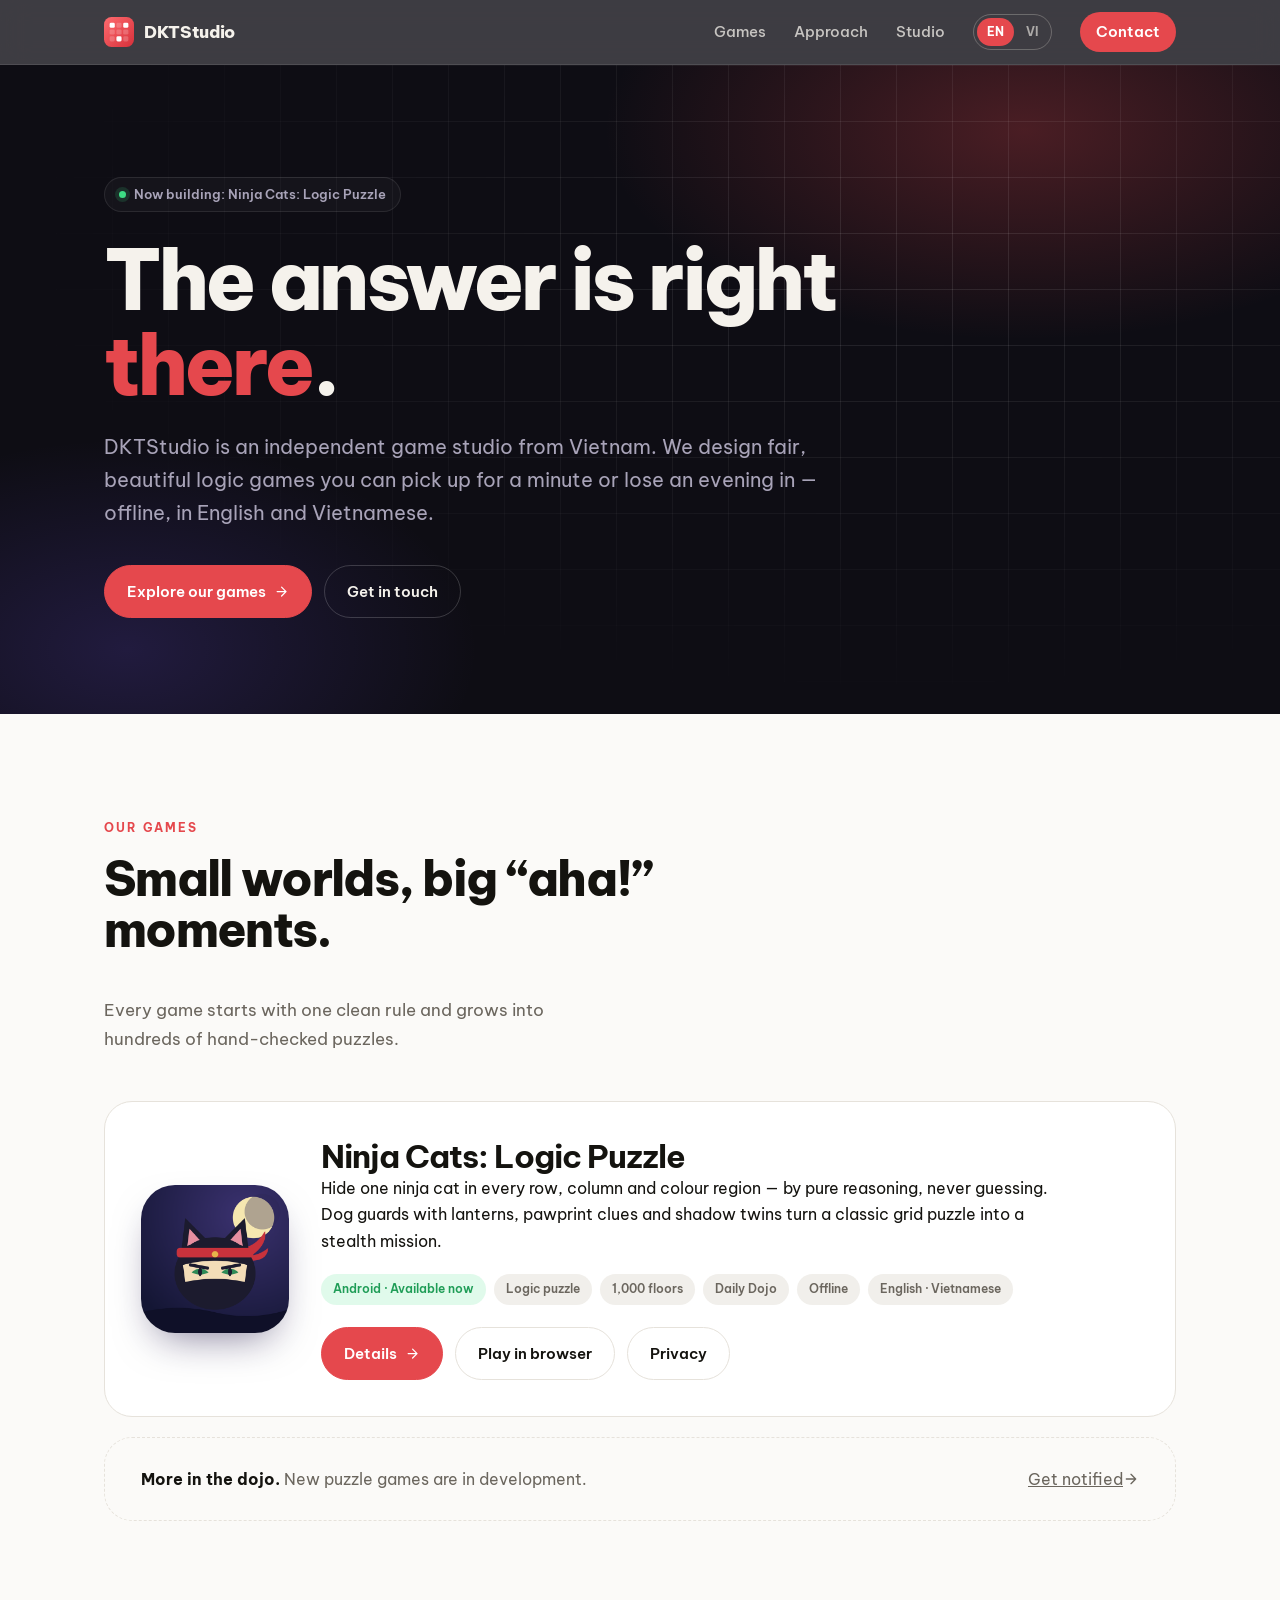
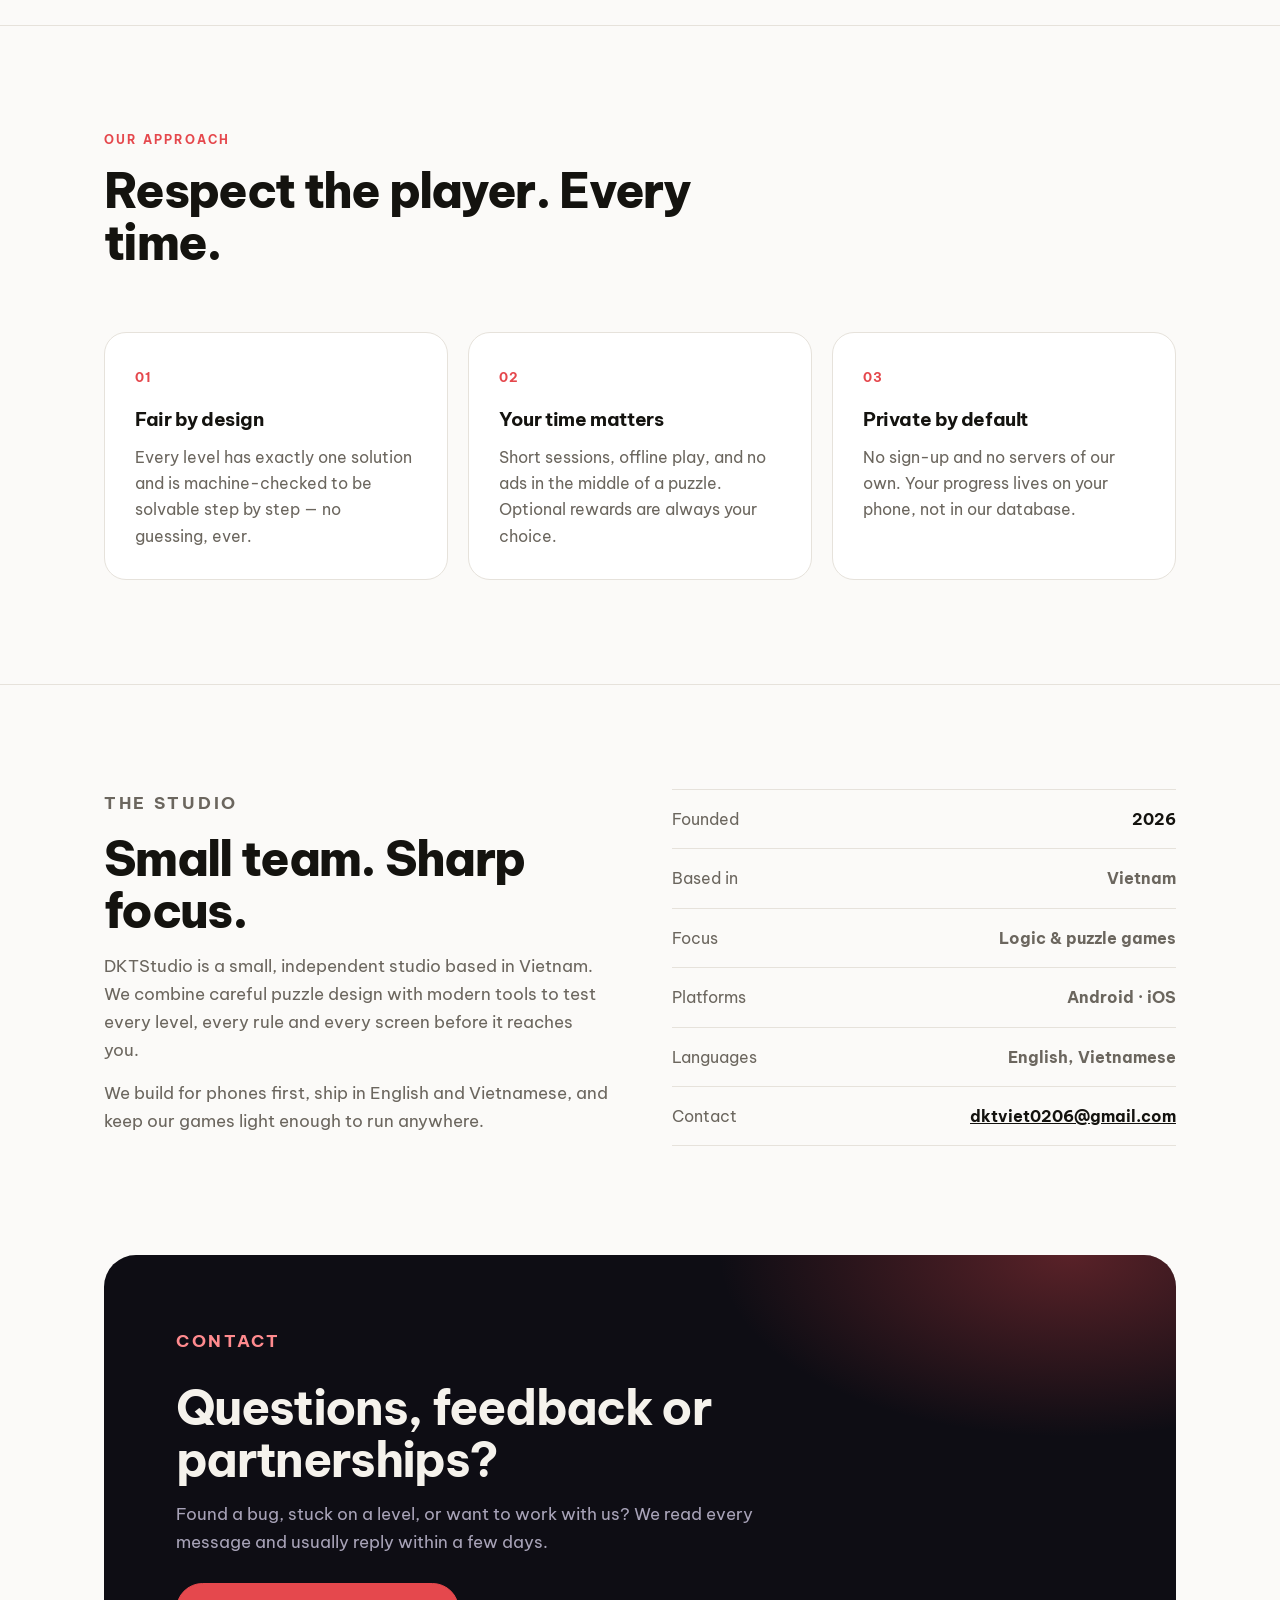
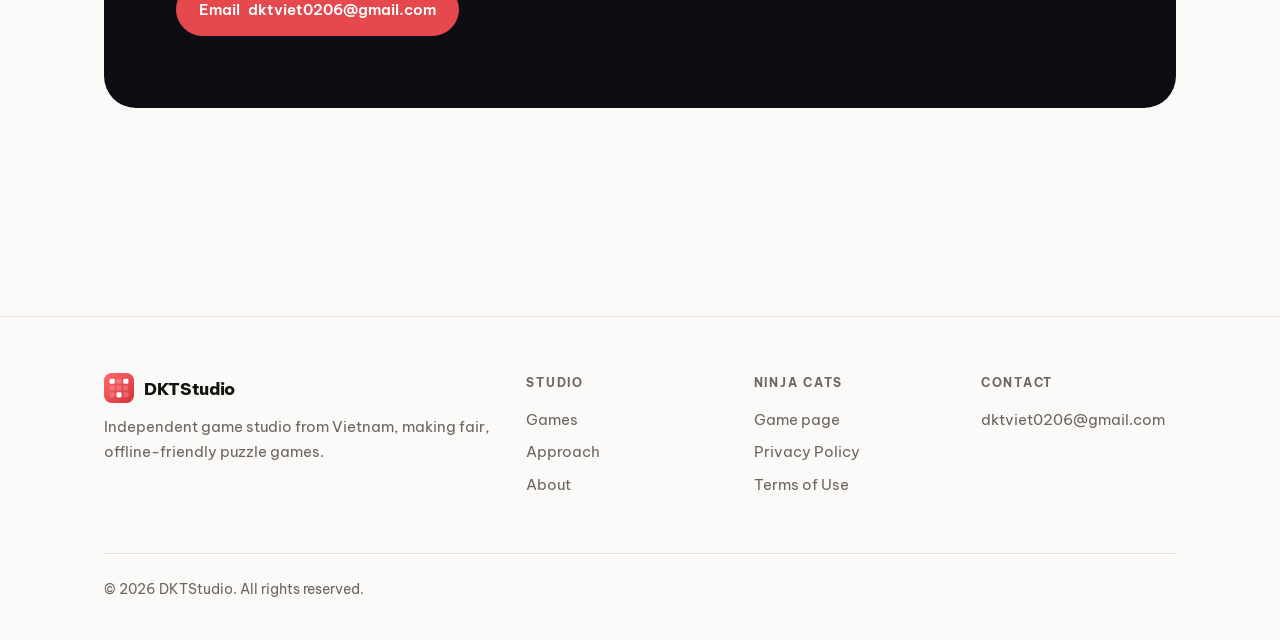
==== commit b6ac0609: "Ninja Cats: QR bên cạnh nút Google Play (trang chi tiết); Details trên home card Co-Authored-By: Cla" ====
--- a/index.html
+++ b/index.html
@@ -109,8 +109,8 @@
 .qr{display:flex;align-items:center;gap:20px;margin:0 0 28px;max-width:34em}.qr svg{flex:none;border-radius:8px;border:1px solid #e5e5e5}.qr p{margin:0;color:#666}
 @media (max-width:720px){.qr{display:none}}
 .qr-block{display:inline-flex;flex-direction:column;align-items:center;gap:6px}.qr-block svg{border-radius:8px;border:1px solid #e5e5e5}.qr-label{font-size:.78rem;font-weight:600;letter-spacing:.03em;color:var(--muted);text-transform:uppercase}
-.store-qr{margin:0 0 20px}.card-qr{margin:12px 0 8px}
-@media (max-width:600px){.store-qr,.card-qr{display:none}}
+.store-row{display:flex;align-items:flex-start;gap:24px;margin:0 0 4px}
+@media (max-width:600px){.store-row .qr-block{display:none}}
 .card.step{display:flex;flex-direction:column;align-items:flex-start}.card.step h4{margin-top:10px}.card.step .btns{margin-top:auto;padding-top:24px}
 .card.step .back{font-size:.85rem;margin-top:10px}.card.step .opened{display:none;margin-left:10px;color:#2e9e5b;font-weight:600;letter-spacing:0}.card.step .opened .ic{vertical-align:-2px;margin-right:3px}
 .card.step.done .opened{display:inline}.card.step.done{opacity:.75}.card.step.next{border-color:var(--accent);box-shadow:0 0 0 2px var(--accent)}
@@ -142,7 +142,7 @@
 <div><h3><span data-l="en">Ninja Cats: Logic Puzzle</span><span data-l="vi">Mèo Ninja: Câu Đố Logic</span></h3>
 <p class="desc"><span data-l="en">Hide one ninja cat in every row, column and colour region — by pure reasoning, never guessing. Dog guards with lanterns, pawprint clues and shadow twins turn a classic grid puzzle into a stealth mission.</span><span data-l="vi">Giấu một mèo ninja trên mỗi hàng, mỗi cột và mỗi vùng màu — chỉ bằng suy luận, không bao giờ phải đoán. Chó canh cầm đèn lồng, dấu chân gợi ý và phân thân biến câu đố lưới quen thuộc thành một nhiệm vụ ẩn nấp.</span></p>
 <div class="chips"><span class="chip live"><span data-l="en">Android · Available now</span><span data-l="vi">Android · Có thể tải ngay</span></span><span class="chip"><span data-l="en">Logic puzzle</span><span data-l="vi">Câu đố logic</span></span><span class="chip"><span data-l="en">1,000 floors</span><span data-l="vi">1.000 tầng</span></span><span class="chip"><span data-l="en">Daily Dojo</span><span data-l="vi">Võ Đường Mỗi Ngày</span></span><span class="chip"><span data-l="en">Offline</span><span data-l="vi">Không cần mạng</span></span><span class="chip"><span data-l="en">English · Vietnamese</span><span data-l="vi">Tiếng Việt · Tiếng Anh</span></span></div>
-<div class="card-qr"><div class="qr-block"><svg xmlns="http://www.w3.org/2000/svg" viewBox="0 0 41 41" width="88" height="88" shape-rendering="crispEdges" role="img" aria-label="QR"><rect width="100%" height="100%" fill="#fff"/><path d="M2 2h1v1h-1zM3 2h1v1h-1zM4 2h1v1h-1zM5 2h1v1h-1zM6 2h1v1h-1zM7 2h1v1h-1zM8 2h1v1h-1zM11 2h1v1h-1zM13 2h1v1h-1zM14 2h1v1h-1zM18 2h1v1h-1zM20 2h1v1h-1zM23 2h1v1h-1zM25 2h1v1h-1zM27 2h1v1h-1zM28 2h1v1h-1zM30 2h1v1h-1zM32 2h1v1h-1zM33 2h1v1h-1zM34 2h1v1h-1zM35 2h1v1h-1zM36 2h1v1h-1zM37 2h1v1h-1zM38 2h1v1h-1zM2 3h1v1h-1zM8 3h1v1h-1zM11 3h1v1h-1zM12 3h1v1h-1zM13 3h1v1h-1zM17 3h1v1h-1zM19 3h1v1h-1zM20 3h1v1h-1zM22 3h1v1h-1zM27 3h1v1h-1zM28 3h1v1h-1zM29 3h1v1h-1zM32 3h1v1h-1zM38 3h1v1h-1zM2 4h1v1h-1zM4 4h1v1h-1zM5 4h1v1h-1zM6 4h1v1h-1zM8 4h1v1h-1zM10 4h1v1h-1zM15 4h1v1h-1zM16 4h1v1h-1zM18 4h1v1h-1zM22 4h1v1h-1zM23 4h1v1h-1zM24 4h1v1h-1zM25 4h1v1h-1zM28 4h1v1h-1zM29 4h1v1h-1zM30 4h1v1h-1zM32 4h1v1h-1zM34 4h1v1h-1zM35 4h1v1h-1zM36 4h1v1h-1zM38 4h1v1h-1zM2 5h1v1h-1zM4 5h1v1h-1zM5 5h1v1h-1zM6 5h1v1h-1zM8 5h1v1h-1zM10 5h1v1h-1zM12 5h1v1h-1zM13 5h1v1h-1zM14 5h1v1h-1zM15 5h1v1h-1zM18 5h1v1h-1zM19 5h1v1h-1zM20 5h1v1h-1zM22 5h1v1h-1zM24 5h1v1h-1zM25 5h1v1h-1zM27 5h1v1h-1zM28 5h1v1h-1zM29 5h1v1h-1zM32 5h1v1h-1zM34 5h1v1h-1zM35 5h1v1h-1zM36 5h1v1h-1zM38 5h1v1h-1zM2 6h1v1h-1zM4 6h1v1h-1zM5 6h1v1h-1zM6 6h1v1h-1zM8 6h1v1h-1zM10 6h1v1h-1zM11 6h1v1h-1zM12 6h1v1h-1zM14 6h1v1h-1zM15 6h1v1h-1zM18 6h1v1h-1zM19 6h1v1h-1zM20 6h1v1h-1zM21 6h1v1h-1zM22 6h1v1h-1zM23 6h1v1h-1zM24 6h1v1h-1zM25 6h1v1h-1zM30 6h1v1h-1zM32 6h1v1h-1zM34 6h1v1h-1zM35 6h1v1h-1zM36 6h1v1h-1zM38 6h1v1h-1zM2 7h1v1h-1zM8 7h1v1h-1zM10 7h1v1h-1zM11 7h1v1h-1zM12 7h1v1h-1zM13 7h1v1h-1zM19 7h1v1h-1zM24 7h1v1h-1zM27 7h1v1h-1zM29 7h1v1h-1zM30 7h1v1h-1zM32 7h1v1h-1zM38 7h1v1h-1zM2 8h1v1h-1zM3 8h1v1h-1zM4 8h1v1h-1zM5 8h1v1h-1zM6 8h1v1h-1zM7 8h1v1h-1zM8 8h1v1h-1zM10 8h1v1h-1zM12 8h1v1h-1zM14 8h1v1h-1zM16 8h1v1h-1zM18 8h1v1h-1zM20 8h1v1h-1zM22 8h1v1h-1zM24 8h1v1h-1zM26 8h1v1h-1zM28 8h1v1h-1zM30 8h1v1h-1zM32 8h1v1h-1zM33 8h1v1h-1zM34 8h1v1h-1zM35 8h1v1h-1zM36 8h1v1h-1zM37 8h1v1h-1zM38 8h1v1h-1zM10 9h1v1h-1zM14 9h1v1h-1zM15 9h1v1h-1zM18 9h1v1h-1zM19 9h1v1h-1zM20 9h1v1h-1zM23 9h1v1h-1zM24 9h1v1h-1zM25 9h1v1h-1zM28 9h1v1h-1zM30 9h1v1h-1zM2 10h1v1h-1zM4 10h1v1h-1zM5 10h1v1h-1zM6 10h1v1h-1zM7 10h1v1h-1zM8 10h1v1h-1zM11 10h1v1h-1zM12 10h1v1h-1zM16 10h1v1h-1zM17 10h1v1h-1zM18 10h1v1h-1zM24 10h1v1h-1zM25 10h1v1h-1zM26 10h1v1h-1zM27 10h1v1h-1zM28 10h1v1h-1zM30 10h1v1h-1zM32 10h1v1h-1zM33 10h1v1h-1zM34 10h1v1h-1zM35 10h1v1h-1zM36 10h1v1h-1zM2 11h1v1h-1zM6 11h1v1h-1zM7 11h1v1h-1zM9 11h1v1h-1zM10 11h1v1h-1zM16 11h1v1h-1zM17 11h1v1h-1zM19 11h1v1h-1zM20 11h1v1h-1zM21 11h1v1h-1zM22 11h1v1h-1zM23 11h1v1h-1zM25 11h1v1h-1zM30 11h1v1h-1zM33 11h1v1h-1zM37 11h1v1h-1zM2 12h1v1h-1zM3 12h1v1h-1zM4 12h1v1h-1zM5 12h1v1h-1zM6 12h1v1h-1zM8 12h1v1h-1zM9 12h1v1h-1zM10 12h1v1h-1zM16 12h1v1h-1zM17 12h1v1h-1zM18 12h1v1h-1zM19 12h1v1h-1zM23 12h1v1h-1zM24 12h1v1h-1zM26 12h1v1h-1zM27 12h1v1h-1zM28 12h1v1h-1zM29 12h1v1h-1zM30 12h1v1h-1zM32 12h1v1h-1zM34 12h1v1h-1zM35 12h1v1h-1zM37 12h1v1h-1zM38 12h1v1h-1zM2 13h1v1h-1zM3 13h1v1h-1zM5 13h1v1h-1zM7 13h1v1h-1zM11 13h1v1h-1zM16 13h1v1h-1zM17 13h1v1h-1zM22 13h1v1h-1zM23 13h1v1h-1zM28 13h1v1h-1zM29 13h1v1h-1zM32 13h1v1h-1zM33 13h1v1h-1zM34 13h1v1h-1zM35 13h1v1h-1zM38 13h1v1h-1zM2 14h1v1h-1zM8 14h1v1h-1zM12 14h1v1h-1zM14 14h1v1h-1zM15 14h1v1h-1zM16 14h1v1h-1zM17 14h1v1h-1zM18 14h1v1h-1zM19 14h1v1h-1zM21 14h1v1h-1zM22 14h1v1h-1zM24 14h1v1h-1zM25 14h1v1h-1zM26 14h1v1h-1zM27 14h1v1h-1zM28 14h1v1h-1zM29 14h1v1h-1zM31 14h1v1h-1zM32 14h1v1h-1zM33 14h1v1h-1zM34 14h1v1h-1zM36 14h1v1h-1zM37 14h1v1h-1zM38 14h1v1h-1zM4 15h1v1h-1zM5 15h1v1h-1zM6 15h1v1h-1zM7 15h1v1h-1zM10 15h1v1h-1zM11 15h1v1h-1zM12 15h1v1h-1zM14 15h1v1h-1zM15 15h1v1h-1zM18 15h1v1h-1zM20 15h1v1h-1zM21 15h1v1h-1zM22 15h1v1h-1zM25 15h1v1h-1zM26 15h1v1h-1zM30 15h1v1h-1zM33 15h1v1h-1zM2 16h1v1h-1zM3 16h1v1h-1zM4 16h1v1h-1zM6 16h1v1h-1zM8 16h1v1h-1zM10 16h1v1h-1zM11 16h1v1h-1zM12 16h1v1h-1zM15 16h1v1h-1zM17 16h1v1h-1zM20 16h1v1h-1zM23 16h1v1h-1zM27 16h1v1h-1zM28 16h1v1h-1zM29 16h1v1h-1zM30 16h1v1h-1zM33 16h1v1h-1zM34 16h1v1h-1zM35 16h1v1h-1zM37 16h1v1h-1zM38 16h1v1h-1zM2 17h1v1h-1zM5 17h1v1h-1zM7 17h1v1h-1zM9 17h1v1h-1zM10 17h1v1h-1zM12 17h1v1h-1zM13 17h1v1h-1zM14 17h1v1h-1zM16 17h1v1h-1zM17 17h1v1h-1zM18 17h1v1h-1zM23 17h1v1h-1zM24 17h1v1h-1zM28 17h1v1h-1zM30 17h1v1h-1zM31 17h1v1h-1zM32 17h1v1h-1zM33 17h1v1h-1zM34 17h1v1h-1zM37 17h1v1h-1zM38 17h1v1h-1zM4 18h1v1h-1zM5 18h1v1h-1zM6 18h1v1h-1zM7 18h1v1h-1zM8 18h1v1h-1zM11 18h1v1h-1zM13 18h1v1h-1zM14 18h1v1h-1zM15 18h1v1h-1zM20 18h1v1h-1zM24 18h1v1h-1zM25 18h1v1h-1zM26 18h1v1h-1zM27 18h1v1h-1zM28 18h1v1h-1zM29 18h1v1h-1zM31 18h1v1h-1zM32 18h1v1h-1zM34 18h1v1h-1zM36 18h1v1h-1zM2 19h1v1h-1zM4 19h1v1h-1zM6 19h1v1h-1zM7 19h1v1h-1zM9 19h1v1h-1zM15 19h1v1h-1zM16 19h1v1h-1zM17 19h1v1h-1zM18 19h1v1h-1zM21 19h1v1h-1zM22 19h1v1h-1zM25 19h1v1h-1zM27 19h1v1h-1zM30 19h1v1h-1zM33 19h1v1h-1zM36 19h1v1h-1zM37 19h1v1h-1zM2 20h1v1h-1zM3 20h1v1h-1zM4 20h1v1h-1zM7 20h1v1h-1zM8 20h1v1h-1zM12 20h1v1h-1zM14 20h1v1h-1zM24 20h1v1h-1zM26 20h1v1h-1zM28 20h1v1h-1zM29 20h1v1h-1zM30 20h1v1h-1zM31 20h1v1h-1zM34 20h1v1h-1zM37 20h1v1h-1zM38 20h1v1h-1zM3 21h1v1h-1zM4 21h1v1h-1zM5 21h1v1h-1zM7 21h1v1h-1zM12 21h1v1h-1zM14 21h1v1h-1zM18 21h1v1h-1zM20 21h1v1h-1zM21 21h1v1h-1zM23 21h1v1h-1zM24 21h1v1h-1zM25 21h1v1h-1zM32 21h1v1h-1zM33 21h1v1h-1zM34 21h1v1h-1zM38 21h1v1h-1zM2 22h1v1h-1zM4 22h1v1h-1zM5 22h1v1h-1zM8 22h1v1h-1zM9 22h1v1h-1zM11 22h1v1h-1zM13 22h1v1h-1zM15 22h1v1h-1zM16 22h1v1h-1zM19 22h1v1h-1zM21 22h1v1h-1zM22 22h1v1h-1zM24 22h1v1h-1zM25 22h1v1h-1zM26 22h1v1h-1zM27 22h1v1h-1zM28 22h1v1h-1zM29 22h1v1h-1zM31 22h1v1h-1zM32 22h1v1h-1zM34 22h1v1h-1zM35 22h1v1h-1zM36 22h1v1h-1zM3 23h1v1h-1zM4 23h1v1h-1zM5 23h1v1h-1zM7 23h1v1h-1zM11 23h1v1h-1zM12 23h1v1h-1zM14 23h1v1h-1zM16 23h1v1h-1zM18 23h1v1h-1zM19 23h1v1h-1zM20 23h1v1h-1zM21 23h1v1h-1zM22 23h1v1h-1zM23 23h1v1h-1zM24 23h1v1h-1zM25 23h1v1h-1zM30 23h1v1h-1zM35 23h1v1h-1zM2 24h1v1h-1zM3 24h1v1h-1zM4 24h1v1h-1zM5 24h1v1h-1zM6 24h1v1h-1zM8 24h1v1h-1zM10 24h1v1h-1zM11 24h1v1h-1zM14 24h1v1h-1zM16 24h1v1h-1zM17 24h1v1h-1zM18 24h1v1h-1zM19 24h1v1h-1zM22 24h1v1h-1zM29 24h1v1h-1zM31 24h1v1h-1zM33 24h1v1h-1zM34 24h1v1h-1zM35 24h1v1h-1zM37 24h1v1h-1zM38 24h1v1h-1zM3 25h1v1h-1zM6 25h1v1h-1zM9 25h1v1h-1zM10 25h1v1h-1zM14 25h1v1h-1zM15 25h1v1h-1zM17 25h1v1h-1zM19 25h1v1h-1zM20 25h1v1h-1zM23 25h1v1h-1zM24 25h1v1h-1zM25 25h1v1h-1zM28 25h1v1h-1zM30 25h1v1h-1zM33 25h1v1h-1zM34 25h1v1h-1zM37 25h1v1h-1zM2 26h1v1h-1zM4 26h1v1h-1zM5 26h1v1h-1zM7 26h1v1h-1zM8 26h1v1h-1zM11 26h1v1h-1zM16 26h1v1h-1zM18 26h1v1h-1zM22 26h1v1h-1zM24 26h1v1h-1zM25 26h1v1h-1zM26 26h1v1h-1zM27 26h1v1h-1zM28 26h1v1h-1zM31 26h1v1h-1zM32 26h1v1h-1zM34 26h1v1h-1zM36 26h1v1h-1zM37 26h1v1h-1zM2 27h1v1h-1zM3 27h1v1h-1zM4 27h1v1h-1zM5 27h1v1h-1zM6 27h1v1h-1zM9 27h1v1h-1zM10 27h1v1h-1zM11 27h1v1h-1zM12 27h1v1h-1zM13 27h1v1h-1zM15 27h1v1h-1zM16 27h1v1h-1zM17 27h1v1h-1zM20 27h1v1h-1zM21 27h1v1h-1zM22 27h1v1h-1zM23 27h1v1h-1zM24 27h1v1h-1zM25 27h1v1h-1zM26 27h1v1h-1zM30 27h1v1h-1zM35 27h1v1h-1zM2 28h1v1h-1zM5 28h1v1h-1zM8 28h1v1h-1zM9 28h1v1h-1zM15 28h1v1h-1zM17 28h1v1h-1zM18 28h1v1h-1zM28 28h1v1h-1zM29 28h1v1h-1zM30 28h1v1h-1zM32 28h1v1h-1zM33 28h1v1h-1zM36 28h1v1h-1zM37 28h1v1h-1zM38 28h1v1h-1zM2 29h1v1h-1zM10 29h1v1h-1zM11 29h1v1h-1zM12 29h1v1h-1zM17 29h1v1h-1zM21 29h1v1h-1zM23 29h1v1h-1zM25 29h1v1h-1zM26 29h1v1h-1zM28 29h1v1h-1zM29 29h1v1h-1zM31 29h1v1h-1zM32 29h1v1h-1zM33 29h1v1h-1zM34 29h1v1h-1zM38 29h1v1h-1zM2 30h1v1h-1zM6 30h1v1h-1zM8 30h1v1h-1zM10 30h1v1h-1zM12 30h1v1h-1zM15 30h1v1h-1zM16 30h1v1h-1zM17 30h1v1h-1zM19 30h1v1h-1zM21 30h1v1h-1zM24 30h1v1h-1zM26 30h1v1h-1zM27 30h1v1h-1zM29 30h1v1h-1zM30 30h1v1h-1zM31 30h1v1h-1zM32 30h1v1h-1zM33 30h1v1h-1zM34 30h1v1h-1zM35 30h1v1h-1zM36 30h1v1h-1zM37 30h1v1h-1zM10 31h1v1h-1zM11 31h1v1h-1zM18 31h1v1h-1zM21 31h1v1h-1zM22 31h1v1h-1zM23 31h1v1h-1zM25 31h1v1h-1zM27 31h1v1h-1zM29 31h1v1h-1zM30 31h1v1h-1zM34 31h1v1h-1zM35 31h1v1h-1zM37 31h1v1h-1zM2 32h1v1h-1zM3 32h1v1h-1zM4 32h1v1h-1zM5 32h1v1h-1zM6 32h1v1h-1zM7 32h1v1h-1zM8 32h1v1h-1zM15 32h1v1h-1zM16 32h1v1h-1zM17 32h1v1h-1zM18 32h1v1h-1zM20 32h1v1h-1zM22 32h1v1h-1zM23 32h1v1h-1zM28 32h1v1h-1zM30 32h1v1h-1zM32 32h1v1h-1zM34 32h1v1h-1zM36 32h1v1h-1zM38 32h1v1h-1zM2 33h1v1h-1zM8 33h1v1h-1zM10 33h1v1h-1zM12 33h1v1h-1zM13 33h1v1h-1zM14 33h1v1h-1zM15 33h1v1h-1zM17 33h1v1h-1zM21 33h1v1h-1zM22 33h1v1h-1zM23 33h1v1h-1zM25 33h1v1h-1zM26 33h1v1h-1zM28 33h1v1h-1zM29 33h1v1h-1zM30 33h1v1h-1zM34 33h1v1h-1zM35 33h1v1h-1zM37 33h1v1h-1zM2 34h1v1h-1zM4 34h1v1h-1zM5 34h1v1h-1zM6 34h1v1h-1zM8 34h1v1h-1zM10 34h1v1h-1zM13 34h1v1h-1zM14 34h1v1h-1zM15 34h1v1h-1zM17 34h1v1h-1zM20 34h1v1h-1zM21 34h1v1h-1zM22 34h1v1h-1zM24 34h1v1h-1zM27 34h1v1h-1zM28 34h1v1h-1zM29 34h1v1h-1zM30 34h1v1h-1zM31 34h1v1h-1zM32 34h1v1h-1zM33 34h1v1h-1zM34 34h1v1h-1zM36 34h1v1h-1zM38 34h1v1h-1zM2 35h1v1h-1zM4 35h1v1h-1zM5 35h1v1h-1zM6 35h1v1h-1zM8 35h1v1h-1zM10 35h1v1h-1zM12 35h1v1h-1zM13 35h1v1h-1zM16 35h1v1h-1zM17 35h1v1h-1zM18 35h1v1h-1zM21 35h1v1h-1zM22 35h1v1h-1zM23 35h1v1h-1zM24 35h1v1h-1zM25 35h1v1h-1zM27 35h1v1h-1zM31 35h1v1h-1zM32 35h1v1h-1zM34 35h1v1h-1zM36 35h1v1h-1zM38 35h1v1h-1zM2 36h1v1h-1zM4 36h1v1h-1zM5 36h1v1h-1zM6 36h1v1h-1zM8 36h1v1h-1zM10 36h1v1h-1zM11 36h1v1h-1zM15 36h1v1h-1zM16 36h1v1h-1zM22 36h1v1h-1zM23 36h1v1h-1zM24 36h1v1h-1zM27 36h1v1h-1zM28 36h1v1h-1zM29 36h1v1h-1zM30 36h1v1h-1zM31 36h1v1h-1zM36 36h1v1h-1zM37 36h1v1h-1zM38 36h1v1h-1zM2 37h1v1h-1zM8 37h1v1h-1zM12 37h1v1h-1zM13 37h1v1h-1zM15 37h1v1h-1zM16 37h1v1h-1zM18 37h1v1h-1zM20 37h1v1h-1zM22 37h1v1h-1zM23 37h1v1h-1zM24 37h1v1h-1zM29 37h1v1h-1zM30 37h1v1h-1zM34 37h1v1h-1zM38 37h1v1h-1zM2 38h1v1h-1zM3 38h1v1h-1zM4 38h1v1h-1zM5 38h1v1h-1zM6 38h1v1h-1zM7 38h1v1h-1zM8 38h1v1h-1zM10 38h1v1h-1zM14 38h1v1h-1zM19 38h1v1h-1zM26 38h1v1h-1zM27 38h1v1h-1zM28 38h1v1h-1zM34 38h1v1h-1zM35 38h1v1h-1zM36 38h1v1h-1zM37 38h1v1h-1zM38 38h1v1h-1z" fill="#111"/></svg><span class="qr-label">Android</span></div></div><div class="btns"><a class="btn primary" href="ninja-cats/"><span data-l="en">Details</span><span data-l="vi">Chi tiết</span><svg class="ic" xmlns="http://www.w3.org/2000/svg" viewBox="0 0 24 24" width="1em" height="1em" aria-hidden="true"><path fill="none" stroke="currentColor" stroke-linecap="round" stroke-linejoin="round" stroke-width="2" d="M5 12h14m-7-7l7 7l-7 7"/></svg></a><a class="btn" href="ninja-cats/play.html"><span data-l="en">Play in browser</span><span data-l="vi">Chơi trên web</span></a><a class="btn" href="ninja-cats/privacy.html"><span data-l="en">Privacy</span><span data-l="vi">Quyền riêng tư</span></a></div></div></article>
+<div class="btns"><a class="btn primary" href="ninja-cats/"><span data-l="en">Details</span><span data-l="vi">Chi tiết</span><svg class="ic" xmlns="http://www.w3.org/2000/svg" viewBox="0 0 24 24" width="1em" height="1em" aria-hidden="true"><path fill="none" stroke="currentColor" stroke-linecap="round" stroke-linejoin="round" stroke-width="2" d="M5 12h14m-7-7l7 7l-7 7"/></svg></a><a class="btn" href="ninja-cats/play.html"><span data-l="en">Play in browser</span><span data-l="vi">Chơi trên web</span></a><a class="btn" href="ninja-cats/privacy.html"><span data-l="en">Privacy</span><span data-l="vi">Quyền riêng tư</span></a></div></div></article>
 <div class="soon"><span><span data-l="en"><b>More in the dojo.</b> New puzzle games are in development.</span><span data-l="vi"><b>Còn nữa trong võ đường.</b> Các trò chơi giải đố mới đang được phát triển.</span></span><a href="mailto:dktviet0206@gmail.com?subject=Notify%20me"><span data-l="en">Get notified</span><span data-l="vi">Nhận thông báo</span><svg class="ic" xmlns="http://www.w3.org/2000/svg" viewBox="0 0 24 24" width="1em" height="1em" aria-hidden="true"><path fill="none" stroke="currentColor" stroke-linecap="round" stroke-linejoin="round" stroke-width="2" d="M5 12h14m-7-7l7 7l-7 7"/></svg></a></div>
 </div></section>
 
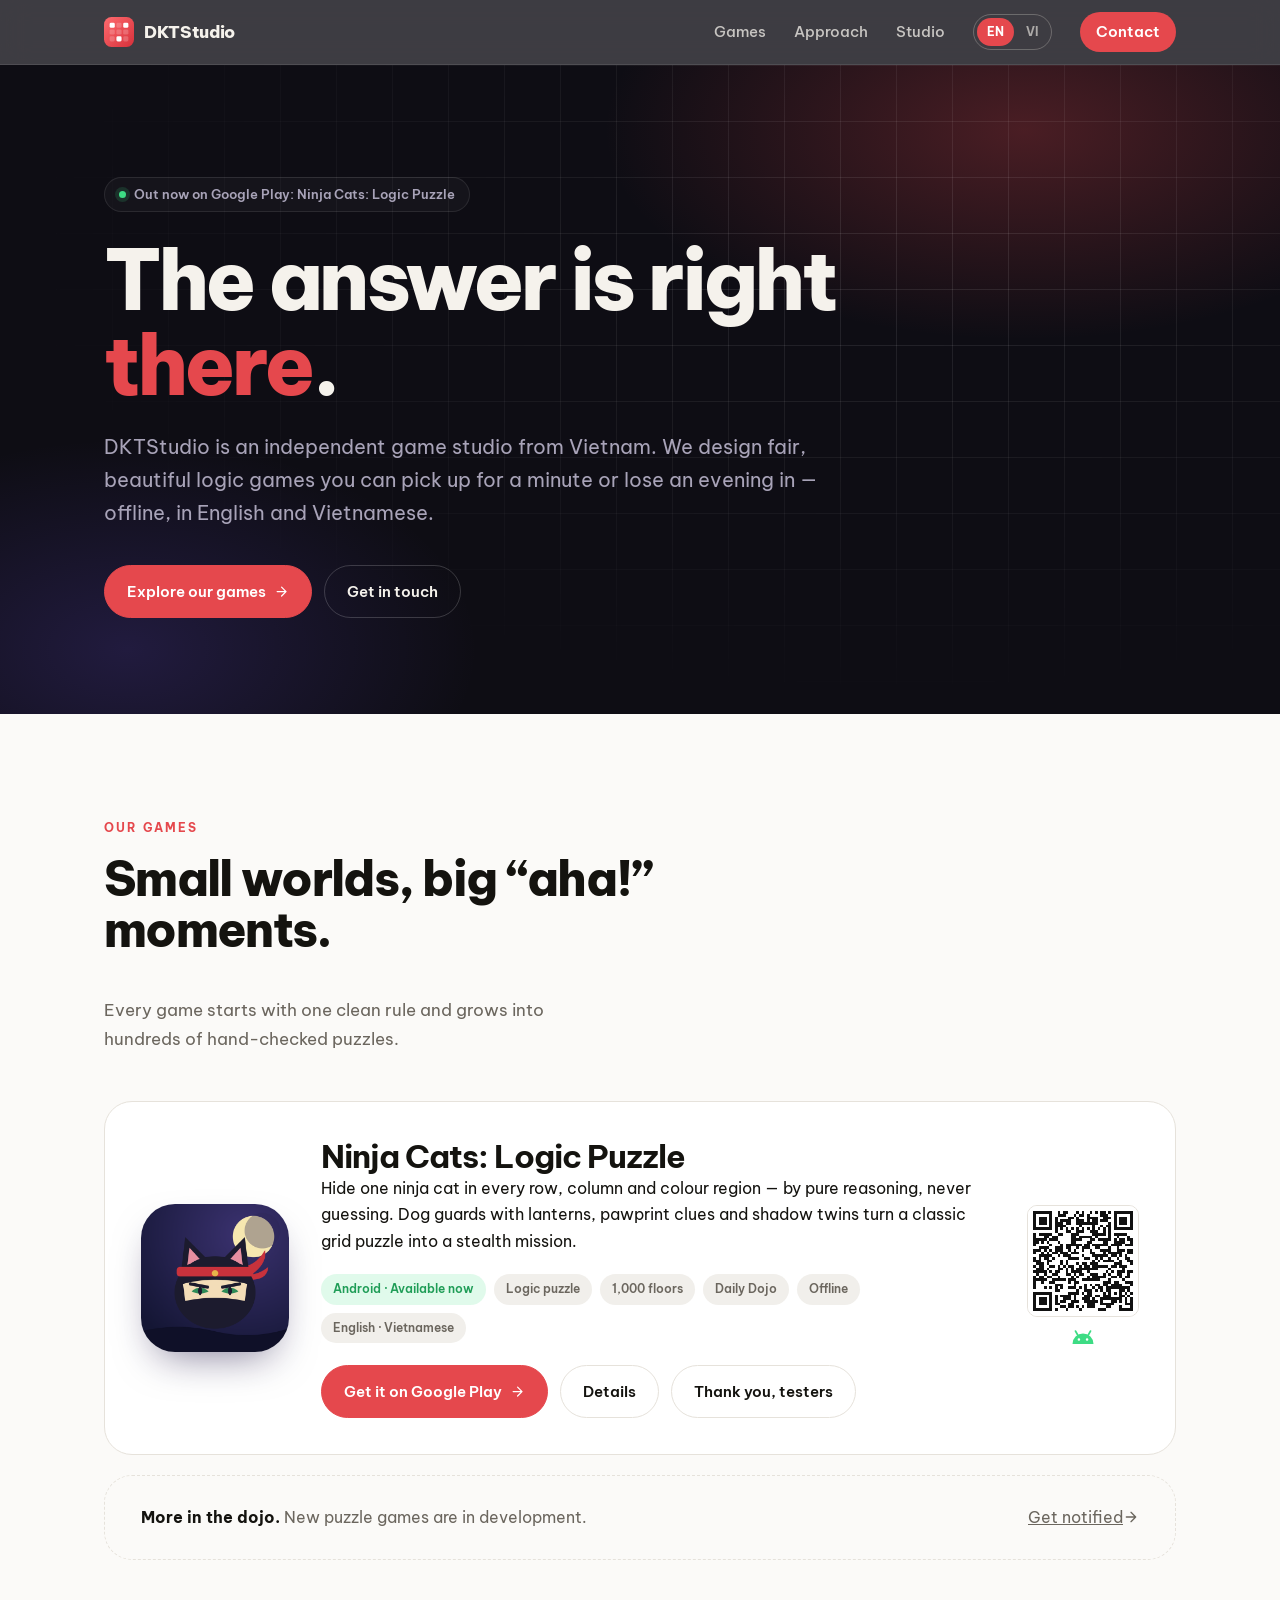
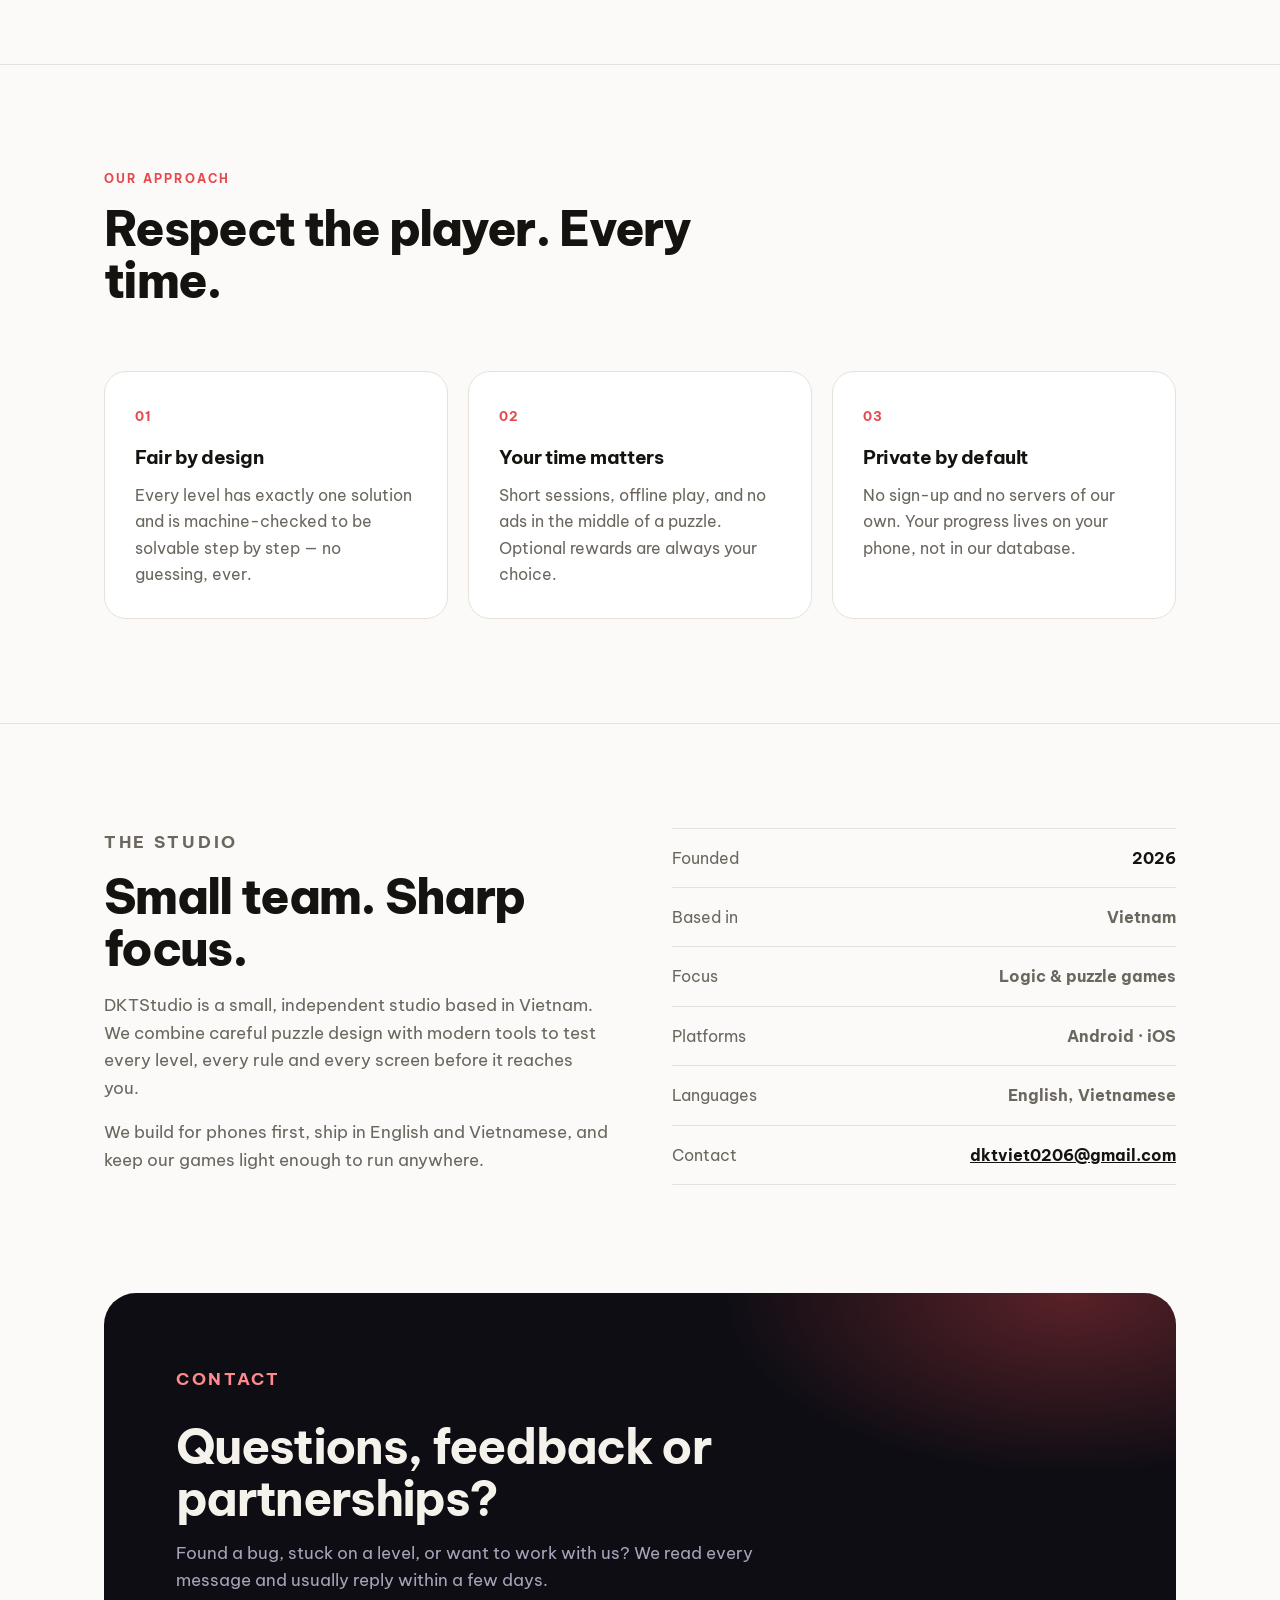
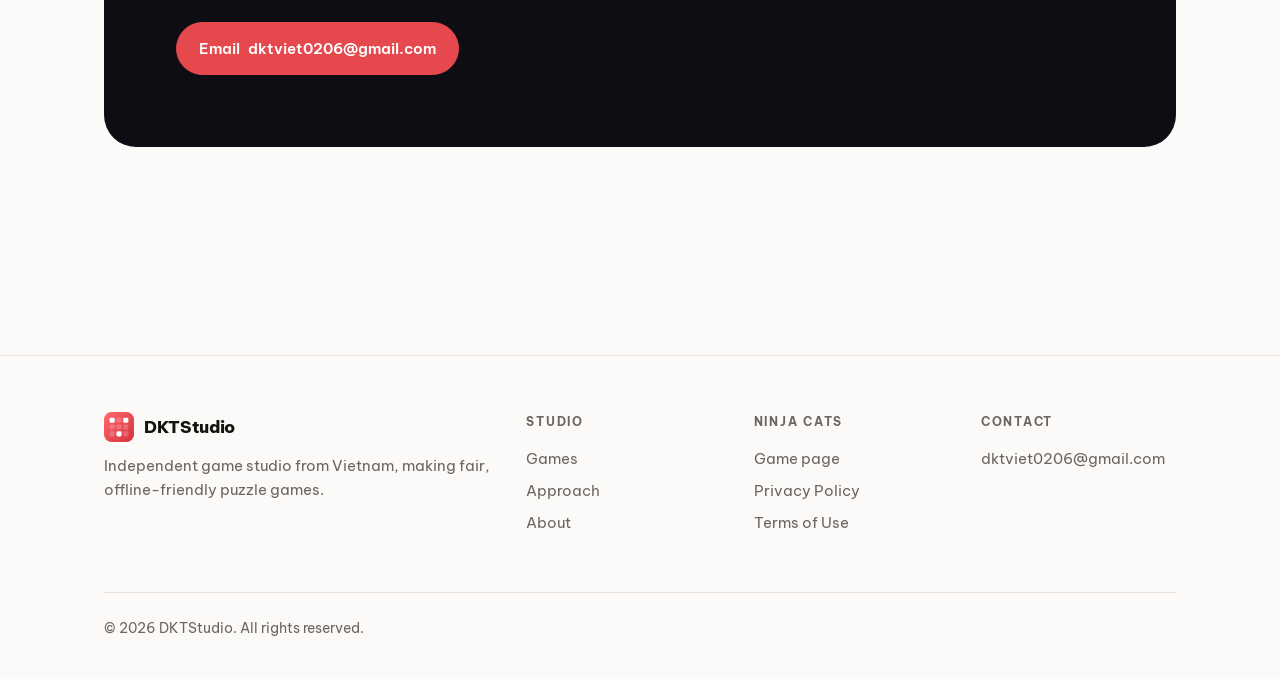
==== commit 2e0d3024: "Ninja Cats live: Google Play QR on home + game page, thank-you testers page with 1.0.0 Co-Authored-B" ====
--- a/index.html
+++ b/index.html
@@ -108,9 +108,13 @@
 html[data-lang="en"] .lsw [data-set="en"],html[data-lang="vi"] .lsw [data-set="vi"]{background:var(--accent);color:#fff;opacity:1}
 .qr{display:flex;align-items:center;gap:20px;margin:0 0 28px;max-width:34em}.qr svg{flex:none;border-radius:8px;border:1px solid #e5e5e5}.qr p{margin:0;color:#666}
 @media (max-width:720px){.qr{display:none}}
-.qr-block{display:inline-flex;flex-direction:column;align-items:center;gap:6px}.qr-block svg{border-radius:8px;border:1px solid #e5e5e5}.qr-label{font-size:.78rem;font-weight:600;letter-spacing:.03em;color:var(--muted);text-transform:uppercase}
-.store-row{display:flex;align-items:flex-start;gap:24px;margin:0 0 4px}
-@media (max-width:600px){.store-row .qr-block{display:none}}
+.head-qr{margin-left:auto;align-self:flex-end;display:flex;flex-direction:column;align-items:center;gap:6px;text-decoration:none}.head-qr svg:first-child{border-radius:10px;border:1px solid var(--line);background:#fff}
+.head-cta{display:none;margin-top:16px}
+.game.has-qr{grid-template-columns:auto 1fr auto}
+.card-qr{display:flex;flex-direction:column;align-items:center;gap:6px;text-decoration:none}.card-qr svg:first-child{border-radius:10px;border:1px solid var(--line);background:#fff}
+@media (max-width:900px){.game.has-qr{grid-template-columns:auto 1fr}.card-qr{display:none}}
+@media (max-width:640px){.game.has-qr{grid-template-columns:1fr}}
+@media (max-width:720px){.head-qr{display:none}.head-cta{display:flex}}
 .card.step{display:flex;flex-direction:column;align-items:flex-start}.card.step h4{margin-top:10px}.card.step .btns{margin-top:auto;padding-top:24px}
 .card.step .back{font-size:.85rem;margin-top:10px}.card.step .opened{display:none;margin-left:10px;color:#2e9e5b;font-weight:600;letter-spacing:0}.card.step .opened .ic{vertical-align:-2px;margin-right:3px}
 .card.step.done .opened{display:inline}.card.step.done{opacity:.75}.card.step.next{border-color:var(--accent);box-shadow:0 0 0 2px var(--accent)}
@@ -129,7 +133,7 @@
 </div></header>
 
 <section class="hero"><div class="wrap">
-<span class="tag"><span class="dot"></span><span data-l="en">Now building: Ninja Cats: Logic Puzzle</span><span data-l="vi">Đang phát triển: Mèo Ninja: Câu Đố Logic</span></span>
+<span class="tag"><span class="dot"></span><span data-l="en">Out now on Google Play: Ninja Cats: Logic Puzzle</span><span data-l="vi">Đã có trên Google Play: Mèo Ninja: Câu Đố Logic</span></span>
 <h1><span data-l="en">The answer is right <em>there</em>.</span><span data-l="vi">Đáp án ở ngay <em>đó</em>.</span></h1>
 <p class="lead"><span data-l="en">DKTStudio is an independent game studio from Vietnam. We design fair, beautiful logic games you can pick up for a minute or lose an evening in — offline, in English and Vietnamese.</span><span data-l="vi">DKTStudio là studio trò chơi độc lập tại Việt Nam. Chúng tôi làm những trò chơi logic công bằng, đẹp mắt — chơi một phút cũng vui, chơi cả buổi tối cũng cuốn — không cần mạng, có tiếng Việt và tiếng Anh.</span></p>
 <div class="btns"><a class="btn primary" href="#games"><span data-l="en">Explore our games</span><span data-l="vi">Xem các trò chơi</span><svg class="ic" xmlns="http://www.w3.org/2000/svg" viewBox="0 0 24 24" width="1em" height="1em" aria-hidden="true"><path fill="none" stroke="currentColor" stroke-linecap="round" stroke-linejoin="round" stroke-width="2" d="M5 12h14m-7-7l7 7l-7 7"/></svg></a><a class="btn" href="mailto:dktviet0206@gmail.com"><span data-l="en">Get in touch</span><span data-l="vi">Liên hệ</span></a></div>
@@ -138,11 +142,11 @@
 <section class="sec" id="games"><div class="wrap">
 <div class="head"><div><p class="kicker"><span data-l="en">Our games</span><span data-l="vi">Trò chơi</span></p><h2 class="title"><span data-l="en">Small worlds, big “aha!” moments.</span><span data-l="vi">Thế giới nhỏ, khoảnh khắc “à ra thế!” lớn.</span></h2></div>
 <p class="sub" style="max-width:26em"><span data-l="en">Every game starts with one clean rule and grows into hundreds of hand-checked puzzles.</span><span data-l="vi">Mỗi trò chơi bắt đầu từ một luật đơn giản và phát triển thành hàng trăm câu đố được kiểm tra kỹ.</span></p></div>
-<article class="game"><img src="ninja-cats/icon.png" alt="" width="148" height="148">
+<article class="game has-qr"><img src="ninja-cats/icon.png" alt="" width="148" height="148">
 <div><h3><span data-l="en">Ninja Cats: Logic Puzzle</span><span data-l="vi">Mèo Ninja: Câu Đố Logic</span></h3>
 <p class="desc"><span data-l="en">Hide one ninja cat in every row, column and colour region — by pure reasoning, never guessing. Dog guards with lanterns, pawprint clues and shadow twins turn a classic grid puzzle into a stealth mission.</span><span data-l="vi">Giấu một mèo ninja trên mỗi hàng, mỗi cột và mỗi vùng màu — chỉ bằng suy luận, không bao giờ phải đoán. Chó canh cầm đèn lồng, dấu chân gợi ý và phân thân biến câu đố lưới quen thuộc thành một nhiệm vụ ẩn nấp.</span></p>
 <div class="chips"><span class="chip live"><span data-l="en">Android · Available now</span><span data-l="vi">Android · Có thể tải ngay</span></span><span class="chip"><span data-l="en">Logic puzzle</span><span data-l="vi">Câu đố logic</span></span><span class="chip"><span data-l="en">1,000 floors</span><span data-l="vi">1.000 tầng</span></span><span class="chip"><span data-l="en">Daily Dojo</span><span data-l="vi">Võ Đường Mỗi Ngày</span></span><span class="chip"><span data-l="en">Offline</span><span data-l="vi">Không cần mạng</span></span><span class="chip"><span data-l="en">English · Vietnamese</span><span data-l="vi">Tiếng Việt · Tiếng Anh</span></span></div>
-<div class="btns"><a class="btn primary" href="ninja-cats/"><span data-l="en">Details</span><span data-l="vi">Chi tiết</span><svg class="ic" xmlns="http://www.w3.org/2000/svg" viewBox="0 0 24 24" width="1em" height="1em" aria-hidden="true"><path fill="none" stroke="currentColor" stroke-linecap="round" stroke-linejoin="round" stroke-width="2" d="M5 12h14m-7-7l7 7l-7 7"/></svg></a><a class="btn" href="ninja-cats/play.html"><span data-l="en">Play in browser</span><span data-l="vi">Chơi trên web</span></a><a class="btn" href="ninja-cats/privacy.html"><span data-l="en">Privacy</span><span data-l="vi">Quyền riêng tư</span></a></div></div></article>
+<div class="btns"><a class="btn primary" href="https://play.google.com/store/apps/details?id=com.ninjacatsgames.logicpuzzle"><span data-l="en">Get it on Google Play</span><span data-l="vi">Tải trên Google Play</span><svg class="ic" xmlns="http://www.w3.org/2000/svg" viewBox="0 0 24 24" width="1em" height="1em" aria-hidden="true"><path fill="none" stroke="currentColor" stroke-linecap="round" stroke-linejoin="round" stroke-width="2" d="M5 12h14m-7-7l7 7l-7 7"/></svg></a><a class="btn" href="ninja-cats/"><span data-l="en">Details</span><span data-l="vi">Chi tiết</span></a><a class="btn" href="ninja-cats/test.html"><span data-l="en">Thank you, testers</span><span data-l="vi">Cảm ơn người thử</span></a></div></div><a class="card-qr" href="https://play.google.com/store/apps/details?id=com.ninjacatsgames.logicpuzzle" title="Ninja Cats: Logic Puzzle on Google Play"><svg xmlns="http://www.w3.org/2000/svg" viewBox="0 0 41 41" width="112" height="112" shape-rendering="crispEdges" role="img" aria-label="QR"><rect width="100%" height="100%" fill="#fff"/><path d="M2 2h1v1h-1zM3 2h1v1h-1zM4 2h1v1h-1zM5 2h1v1h-1zM6 2h1v1h-1zM7 2h1v1h-1zM8 2h1v1h-1zM11 2h1v1h-1zM13 2h1v1h-1zM14 2h1v1h-1zM18 2h1v1h-1zM20 2h1v1h-1zM23 2h1v1h-1zM25 2h1v1h-1zM27 2h1v1h-1zM28 2h1v1h-1zM30 2h1v1h-1zM32 2h1v1h-1zM33 2h1v1h-1zM34 2h1v1h-1zM35 2h1v1h-1zM36 2h1v1h-1zM37 2h1v1h-1zM38 2h1v1h-1zM2 3h1v1h-1zM8 3h1v1h-1zM11 3h1v1h-1zM12 3h1v1h-1zM13 3h1v1h-1zM17 3h1v1h-1zM19 3h1v1h-1zM20 3h1v1h-1zM22 3h1v1h-1zM27 3h1v1h-1zM28 3h1v1h-1zM29 3h1v1h-1zM32 3h1v1h-1zM38 3h1v1h-1zM2 4h1v1h-1zM4 4h1v1h-1zM5 4h1v1h-1zM6 4h1v1h-1zM8 4h1v1h-1zM10 4h1v1h-1zM15 4h1v1h-1zM16 4h1v1h-1zM18 4h1v1h-1zM22 4h1v1h-1zM23 4h1v1h-1zM24 4h1v1h-1zM25 4h1v1h-1zM28 4h1v1h-1zM29 4h1v1h-1zM30 4h1v1h-1zM32 4h1v1h-1zM34 4h1v1h-1zM35 4h1v1h-1zM36 4h1v1h-1zM38 4h1v1h-1zM2 5h1v1h-1zM4 5h1v1h-1zM5 5h1v1h-1zM6 5h1v1h-1zM8 5h1v1h-1zM10 5h1v1h-1zM12 5h1v1h-1zM13 5h1v1h-1zM14 5h1v1h-1zM15 5h1v1h-1zM18 5h1v1h-1zM19 5h1v1h-1zM20 5h1v1h-1zM22 5h1v1h-1zM24 5h1v1h-1zM25 5h1v1h-1zM27 5h1v1h-1zM28 5h1v1h-1zM29 5h1v1h-1zM32 5h1v1h-1zM34 5h1v1h-1zM35 5h1v1h-1zM36 5h1v1h-1zM38 5h1v1h-1zM2 6h1v1h-1zM4 6h1v1h-1zM5 6h1v1h-1zM6 6h1v1h-1zM8 6h1v1h-1zM10 6h1v1h-1zM11 6h1v1h-1zM12 6h1v1h-1zM14 6h1v1h-1zM15 6h1v1h-1zM18 6h1v1h-1zM19 6h1v1h-1zM20 6h1v1h-1zM21 6h1v1h-1zM22 6h1v1h-1zM23 6h1v1h-1zM24 6h1v1h-1zM25 6h1v1h-1zM30 6h1v1h-1zM32 6h1v1h-1zM34 6h1v1h-1zM35 6h1v1h-1zM36 6h1v1h-1zM38 6h1v1h-1zM2 7h1v1h-1zM8 7h1v1h-1zM10 7h1v1h-1zM11 7h1v1h-1zM12 7h1v1h-1zM13 7h1v1h-1zM19 7h1v1h-1zM24 7h1v1h-1zM27 7h1v1h-1zM29 7h1v1h-1zM30 7h1v1h-1zM32 7h1v1h-1zM38 7h1v1h-1zM2 8h1v1h-1zM3 8h1v1h-1zM4 8h1v1h-1zM5 8h1v1h-1zM6 8h1v1h-1zM7 8h1v1h-1zM8 8h1v1h-1zM10 8h1v1h-1zM12 8h1v1h-1zM14 8h1v1h-1zM16 8h1v1h-1zM18 8h1v1h-1zM20 8h1v1h-1zM22 8h1v1h-1zM24 8h1v1h-1zM26 8h1v1h-1zM28 8h1v1h-1zM30 8h1v1h-1zM32 8h1v1h-1zM33 8h1v1h-1zM34 8h1v1h-1zM35 8h1v1h-1zM36 8h1v1h-1zM37 8h1v1h-1zM38 8h1v1h-1zM10 9h1v1h-1zM14 9h1v1h-1zM15 9h1v1h-1zM18 9h1v1h-1zM19 9h1v1h-1zM20 9h1v1h-1zM23 9h1v1h-1zM24 9h1v1h-1zM25 9h1v1h-1zM28 9h1v1h-1zM30 9h1v1h-1zM2 10h1v1h-1zM4 10h1v1h-1zM5 10h1v1h-1zM6 10h1v1h-1zM7 10h1v1h-1zM8 10h1v1h-1zM11 10h1v1h-1zM12 10h1v1h-1zM16 10h1v1h-1zM17 10h1v1h-1zM18 10h1v1h-1zM24 10h1v1h-1zM25 10h1v1h-1zM26 10h1v1h-1zM27 10h1v1h-1zM28 10h1v1h-1zM30 10h1v1h-1zM32 10h1v1h-1zM33 10h1v1h-1zM34 10h1v1h-1zM35 10h1v1h-1zM36 10h1v1h-1zM2 11h1v1h-1zM6 11h1v1h-1zM7 11h1v1h-1zM9 11h1v1h-1zM10 11h1v1h-1zM16 11h1v1h-1zM17 11h1v1h-1zM19 11h1v1h-1zM20 11h1v1h-1zM21 11h1v1h-1zM22 11h1v1h-1zM23 11h1v1h-1zM25 11h1v1h-1zM30 11h1v1h-1zM33 11h1v1h-1zM37 11h1v1h-1zM2 12h1v1h-1zM3 12h1v1h-1zM4 12h1v1h-1zM5 12h1v1h-1zM6 12h1v1h-1zM8 12h1v1h-1zM9 12h1v1h-1zM10 12h1v1h-1zM16 12h1v1h-1zM17 12h1v1h-1zM18 12h1v1h-1zM19 12h1v1h-1zM23 12h1v1h-1zM24 12h1v1h-1zM26 12h1v1h-1zM27 12h1v1h-1zM28 12h1v1h-1zM29 12h1v1h-1zM30 12h1v1h-1zM32 12h1v1h-1zM34 12h1v1h-1zM35 12h1v1h-1zM37 12h1v1h-1zM38 12h1v1h-1zM2 13h1v1h-1zM3 13h1v1h-1zM5 13h1v1h-1zM7 13h1v1h-1zM11 13h1v1h-1zM16 13h1v1h-1zM17 13h1v1h-1zM22 13h1v1h-1zM23 13h1v1h-1zM28 13h1v1h-1zM29 13h1v1h-1zM32 13h1v1h-1zM33 13h1v1h-1zM34 13h1v1h-1zM35 13h1v1h-1zM38 13h1v1h-1zM2 14h1v1h-1zM8 14h1v1h-1zM12 14h1v1h-1zM14 14h1v1h-1zM15 14h1v1h-1zM16 14h1v1h-1zM17 14h1v1h-1zM18 14h1v1h-1zM19 14h1v1h-1zM21 14h1v1h-1zM22 14h1v1h-1zM24 14h1v1h-1zM25 14h1v1h-1zM26 14h1v1h-1zM27 14h1v1h-1zM28 14h1v1h-1zM29 14h1v1h-1zM31 14h1v1h-1zM32 14h1v1h-1zM33 14h1v1h-1zM34 14h1v1h-1zM36 14h1v1h-1zM37 14h1v1h-1zM38 14h1v1h-1zM4 15h1v1h-1zM5 15h1v1h-1zM6 15h1v1h-1zM7 15h1v1h-1zM10 15h1v1h-1zM11 15h1v1h-1zM12 15h1v1h-1zM14 15h1v1h-1zM15 15h1v1h-1zM18 15h1v1h-1zM20 15h1v1h-1zM21 15h1v1h-1zM22 15h1v1h-1zM25 15h1v1h-1zM26 15h1v1h-1zM30 15h1v1h-1zM33 15h1v1h-1zM2 16h1v1h-1zM3 16h1v1h-1zM4 16h1v1h-1zM6 16h1v1h-1zM8 16h1v1h-1zM10 16h1v1h-1zM11 16h1v1h-1zM12 16h1v1h-1zM15 16h1v1h-1zM17 16h1v1h-1zM20 16h1v1h-1zM23 16h1v1h-1zM27 16h1v1h-1zM28 16h1v1h-1zM29 16h1v1h-1zM30 16h1v1h-1zM33 16h1v1h-1zM34 16h1v1h-1zM35 16h1v1h-1zM37 16h1v1h-1zM38 16h1v1h-1zM2 17h1v1h-1zM5 17h1v1h-1zM7 17h1v1h-1zM9 17h1v1h-1zM10 17h1v1h-1zM12 17h1v1h-1zM13 17h1v1h-1zM14 17h1v1h-1zM16 17h1v1h-1zM17 17h1v1h-1zM18 17h1v1h-1zM23 17h1v1h-1zM24 17h1v1h-1zM28 17h1v1h-1zM30 17h1v1h-1zM31 17h1v1h-1zM32 17h1v1h-1zM33 17h1v1h-1zM34 17h1v1h-1zM37 17h1v1h-1zM38 17h1v1h-1zM4 18h1v1h-1zM5 18h1v1h-1zM6 18h1v1h-1zM7 18h1v1h-1zM8 18h1v1h-1zM11 18h1v1h-1zM13 18h1v1h-1zM14 18h1v1h-1zM15 18h1v1h-1zM20 18h1v1h-1zM24 18h1v1h-1zM25 18h1v1h-1zM26 18h1v1h-1zM27 18h1v1h-1zM28 18h1v1h-1zM29 18h1v1h-1zM31 18h1v1h-1zM32 18h1v1h-1zM34 18h1v1h-1zM36 18h1v1h-1zM2 19h1v1h-1zM4 19h1v1h-1zM6 19h1v1h-1zM7 19h1v1h-1zM9 19h1v1h-1zM15 19h1v1h-1zM16 19h1v1h-1zM17 19h1v1h-1zM18 19h1v1h-1zM21 19h1v1h-1zM22 19h1v1h-1zM25 19h1v1h-1zM27 19h1v1h-1zM30 19h1v1h-1zM33 19h1v1h-1zM36 19h1v1h-1zM37 19h1v1h-1zM2 20h1v1h-1zM3 20h1v1h-1zM4 20h1v1h-1zM7 20h1v1h-1zM8 20h1v1h-1zM12 20h1v1h-1zM14 20h1v1h-1zM24 20h1v1h-1zM26 20h1v1h-1zM28 20h1v1h-1zM29 20h1v1h-1zM30 20h1v1h-1zM31 20h1v1h-1zM34 20h1v1h-1zM37 20h1v1h-1zM38 20h1v1h-1zM3 21h1v1h-1zM4 21h1v1h-1zM5 21h1v1h-1zM7 21h1v1h-1zM12 21h1v1h-1zM14 21h1v1h-1zM18 21h1v1h-1zM20 21h1v1h-1zM21 21h1v1h-1zM23 21h1v1h-1zM24 21h1v1h-1zM25 21h1v1h-1zM32 21h1v1h-1zM33 21h1v1h-1zM34 21h1v1h-1zM38 21h1v1h-1zM2 22h1v1h-1zM4 22h1v1h-1zM5 22h1v1h-1zM8 22h1v1h-1zM9 22h1v1h-1zM11 22h1v1h-1zM13 22h1v1h-1zM15 22h1v1h-1zM16 22h1v1h-1zM19 22h1v1h-1zM21 22h1v1h-1zM22 22h1v1h-1zM24 22h1v1h-1zM25 22h1v1h-1zM26 22h1v1h-1zM27 22h1v1h-1zM28 22h1v1h-1zM29 22h1v1h-1zM31 22h1v1h-1zM32 22h1v1h-1zM34 22h1v1h-1zM35 22h1v1h-1zM36 22h1v1h-1zM3 23h1v1h-1zM4 23h1v1h-1zM5 23h1v1h-1zM7 23h1v1h-1zM11 23h1v1h-1zM12 23h1v1h-1zM14 23h1v1h-1zM16 23h1v1h-1zM18 23h1v1h-1zM19 23h1v1h-1zM20 23h1v1h-1zM21 23h1v1h-1zM22 23h1v1h-1zM23 23h1v1h-1zM24 23h1v1h-1zM25 23h1v1h-1zM30 23h1v1h-1zM35 23h1v1h-1zM2 24h1v1h-1zM3 24h1v1h-1zM4 24h1v1h-1zM5 24h1v1h-1zM6 24h1v1h-1zM8 24h1v1h-1zM10 24h1v1h-1zM11 24h1v1h-1zM14 24h1v1h-1zM16 24h1v1h-1zM17 24h1v1h-1zM18 24h1v1h-1zM19 24h1v1h-1zM22 24h1v1h-1zM29 24h1v1h-1zM31 24h1v1h-1zM33 24h1v1h-1zM34 24h1v1h-1zM35 24h1v1h-1zM37 24h1v1h-1zM38 24h1v1h-1zM3 25h1v1h-1zM6 25h1v1h-1zM9 25h1v1h-1zM10 25h1v1h-1zM14 25h1v1h-1zM15 25h1v1h-1zM17 25h1v1h-1zM19 25h1v1h-1zM20 25h1v1h-1zM23 25h1v1h-1zM24 25h1v1h-1zM25 25h1v1h-1zM28 25h1v1h-1zM30 25h1v1h-1zM33 25h1v1h-1zM34 25h1v1h-1zM37 25h1v1h-1zM2 26h1v1h-1zM4 26h1v1h-1zM5 26h1v1h-1zM7 26h1v1h-1zM8 26h1v1h-1zM11 26h1v1h-1zM16 26h1v1h-1zM18 26h1v1h-1zM22 26h1v1h-1zM24 26h1v1h-1zM25 26h1v1h-1zM26 26h1v1h-1zM27 26h1v1h-1zM28 26h1v1h-1zM31 26h1v1h-1zM32 26h1v1h-1zM34 26h1v1h-1zM36 26h1v1h-1zM37 26h1v1h-1zM2 27h1v1h-1zM3 27h1v1h-1zM4 27h1v1h-1zM5 27h1v1h-1zM6 27h1v1h-1zM9 27h1v1h-1zM10 27h1v1h-1zM11 27h1v1h-1zM12 27h1v1h-1zM13 27h1v1h-1zM15 27h1v1h-1zM16 27h1v1h-1zM17 27h1v1h-1zM20 27h1v1h-1zM21 27h1v1h-1zM22 27h1v1h-1zM23 27h1v1h-1zM24 27h1v1h-1zM25 27h1v1h-1zM26 27h1v1h-1zM30 27h1v1h-1zM35 27h1v1h-1zM2 28h1v1h-1zM5 28h1v1h-1zM8 28h1v1h-1zM9 28h1v1h-1zM15 28h1v1h-1zM17 28h1v1h-1zM18 28h1v1h-1zM28 28h1v1h-1zM29 28h1v1h-1zM30 28h1v1h-1zM32 28h1v1h-1zM33 28h1v1h-1zM36 28h1v1h-1zM37 28h1v1h-1zM38 28h1v1h-1zM2 29h1v1h-1zM10 29h1v1h-1zM11 29h1v1h-1zM12 29h1v1h-1zM17 29h1v1h-1zM21 29h1v1h-1zM23 29h1v1h-1zM25 29h1v1h-1zM26 29h1v1h-1zM28 29h1v1h-1zM29 29h1v1h-1zM31 29h1v1h-1zM32 29h1v1h-1zM33 29h1v1h-1zM34 29h1v1h-1zM38 29h1v1h-1zM2 30h1v1h-1zM6 30h1v1h-1zM8 30h1v1h-1zM10 30h1v1h-1zM12 30h1v1h-1zM15 30h1v1h-1zM16 30h1v1h-1zM17 30h1v1h-1zM19 30h1v1h-1zM21 30h1v1h-1zM24 30h1v1h-1zM26 30h1v1h-1zM27 30h1v1h-1zM29 30h1v1h-1zM30 30h1v1h-1zM31 30h1v1h-1zM32 30h1v1h-1zM33 30h1v1h-1zM34 30h1v1h-1zM35 30h1v1h-1zM36 30h1v1h-1zM37 30h1v1h-1zM10 31h1v1h-1zM11 31h1v1h-1zM18 31h1v1h-1zM21 31h1v1h-1zM22 31h1v1h-1zM23 31h1v1h-1zM25 31h1v1h-1zM27 31h1v1h-1zM29 31h1v1h-1zM30 31h1v1h-1zM34 31h1v1h-1zM35 31h1v1h-1zM37 31h1v1h-1zM2 32h1v1h-1zM3 32h1v1h-1zM4 32h1v1h-1zM5 32h1v1h-1zM6 32h1v1h-1zM7 32h1v1h-1zM8 32h1v1h-1zM15 32h1v1h-1zM16 32h1v1h-1zM17 32h1v1h-1zM18 32h1v1h-1zM20 32h1v1h-1zM22 32h1v1h-1zM23 32h1v1h-1zM28 32h1v1h-1zM30 32h1v1h-1zM32 32h1v1h-1zM34 32h1v1h-1zM36 32h1v1h-1zM38 32h1v1h-1zM2 33h1v1h-1zM8 33h1v1h-1zM10 33h1v1h-1zM12 33h1v1h-1zM13 33h1v1h-1zM14 33h1v1h-1zM15 33h1v1h-1zM17 33h1v1h-1zM21 33h1v1h-1zM22 33h1v1h-1zM23 33h1v1h-1zM25 33h1v1h-1zM26 33h1v1h-1zM28 33h1v1h-1zM29 33h1v1h-1zM30 33h1v1h-1zM34 33h1v1h-1zM35 33h1v1h-1zM37 33h1v1h-1zM2 34h1v1h-1zM4 34h1v1h-1zM5 34h1v1h-1zM6 34h1v1h-1zM8 34h1v1h-1zM10 34h1v1h-1zM13 34h1v1h-1zM14 34h1v1h-1zM15 34h1v1h-1zM17 34h1v1h-1zM20 34h1v1h-1zM21 34h1v1h-1zM22 34h1v1h-1zM24 34h1v1h-1zM27 34h1v1h-1zM28 34h1v1h-1zM29 34h1v1h-1zM30 34h1v1h-1zM31 34h1v1h-1zM32 34h1v1h-1zM33 34h1v1h-1zM34 34h1v1h-1zM36 34h1v1h-1zM38 34h1v1h-1zM2 35h1v1h-1zM4 35h1v1h-1zM5 35h1v1h-1zM6 35h1v1h-1zM8 35h1v1h-1zM10 35h1v1h-1zM12 35h1v1h-1zM13 35h1v1h-1zM16 35h1v1h-1zM17 35h1v1h-1zM18 35h1v1h-1zM21 35h1v1h-1zM22 35h1v1h-1zM23 35h1v1h-1zM24 35h1v1h-1zM25 35h1v1h-1zM27 35h1v1h-1zM31 35h1v1h-1zM32 35h1v1h-1zM34 35h1v1h-1zM36 35h1v1h-1zM38 35h1v1h-1zM2 36h1v1h-1zM4 36h1v1h-1zM5 36h1v1h-1zM6 36h1v1h-1zM8 36h1v1h-1zM10 36h1v1h-1zM11 36h1v1h-1zM15 36h1v1h-1zM16 36h1v1h-1zM22 36h1v1h-1zM23 36h1v1h-1zM24 36h1v1h-1zM27 36h1v1h-1zM28 36h1v1h-1zM29 36h1v1h-1zM30 36h1v1h-1zM31 36h1v1h-1zM36 36h1v1h-1zM37 36h1v1h-1zM38 36h1v1h-1zM2 37h1v1h-1zM8 37h1v1h-1zM12 37h1v1h-1zM13 37h1v1h-1zM15 37h1v1h-1zM16 37h1v1h-1zM18 37h1v1h-1zM20 37h1v1h-1zM22 37h1v1h-1zM23 37h1v1h-1zM24 37h1v1h-1zM29 37h1v1h-1zM30 37h1v1h-1zM34 37h1v1h-1zM38 37h1v1h-1zM2 38h1v1h-1zM3 38h1v1h-1zM4 38h1v1h-1zM5 38h1v1h-1zM6 38h1v1h-1zM7 38h1v1h-1zM8 38h1v1h-1zM10 38h1v1h-1zM14 38h1v1h-1zM19 38h1v1h-1zM26 38h1v1h-1zM27 38h1v1h-1zM28 38h1v1h-1zM34 38h1v1h-1zM35 38h1v1h-1zM36 38h1v1h-1zM37 38h1v1h-1zM38 38h1v1h-1z" fill="#111"/></svg><svg class="android" xmlns="http://www.w3.org/2000/svg" viewBox="0 0 24 24" width="28" height="28" role="img" aria-label="Android"><path fill="#3DDC84" fill-rule="evenodd" d="M3 18a9 9 0 0 1 18 0zM8.5 13a1.1 1.1 0 1 0 0 2.2a1.1 1.1 0 1 0 0-2.2zM15.5 13a1.1 1.1 0 1 0 0 2.2a1.1 1.1 0 1 0 0-2.2z"/><path stroke="#3DDC84" stroke-width="1.6" stroke-linecap="round" d="M7.4 10.2 5.6 7M16.6 10.2 18.4 7"/></svg></a></article>
 <div class="soon"><span><span data-l="en"><b>More in the dojo.</b> New puzzle games are in development.</span><span data-l="vi"><b>Còn nữa trong võ đường.</b> Các trò chơi giải đố mới đang được phát triển.</span></span><a href="mailto:dktviet0206@gmail.com?subject=Notify%20me"><span data-l="en">Get notified</span><span data-l="vi">Nhận thông báo</span><svg class="ic" xmlns="http://www.w3.org/2000/svg" viewBox="0 0 24 24" width="1em" height="1em" aria-hidden="true"><path fill="none" stroke="currentColor" stroke-linecap="round" stroke-linejoin="round" stroke-width="2" d="M5 12h14m-7-7l7 7l-7 7"/></svg></a></div>
 </div></section>
 
